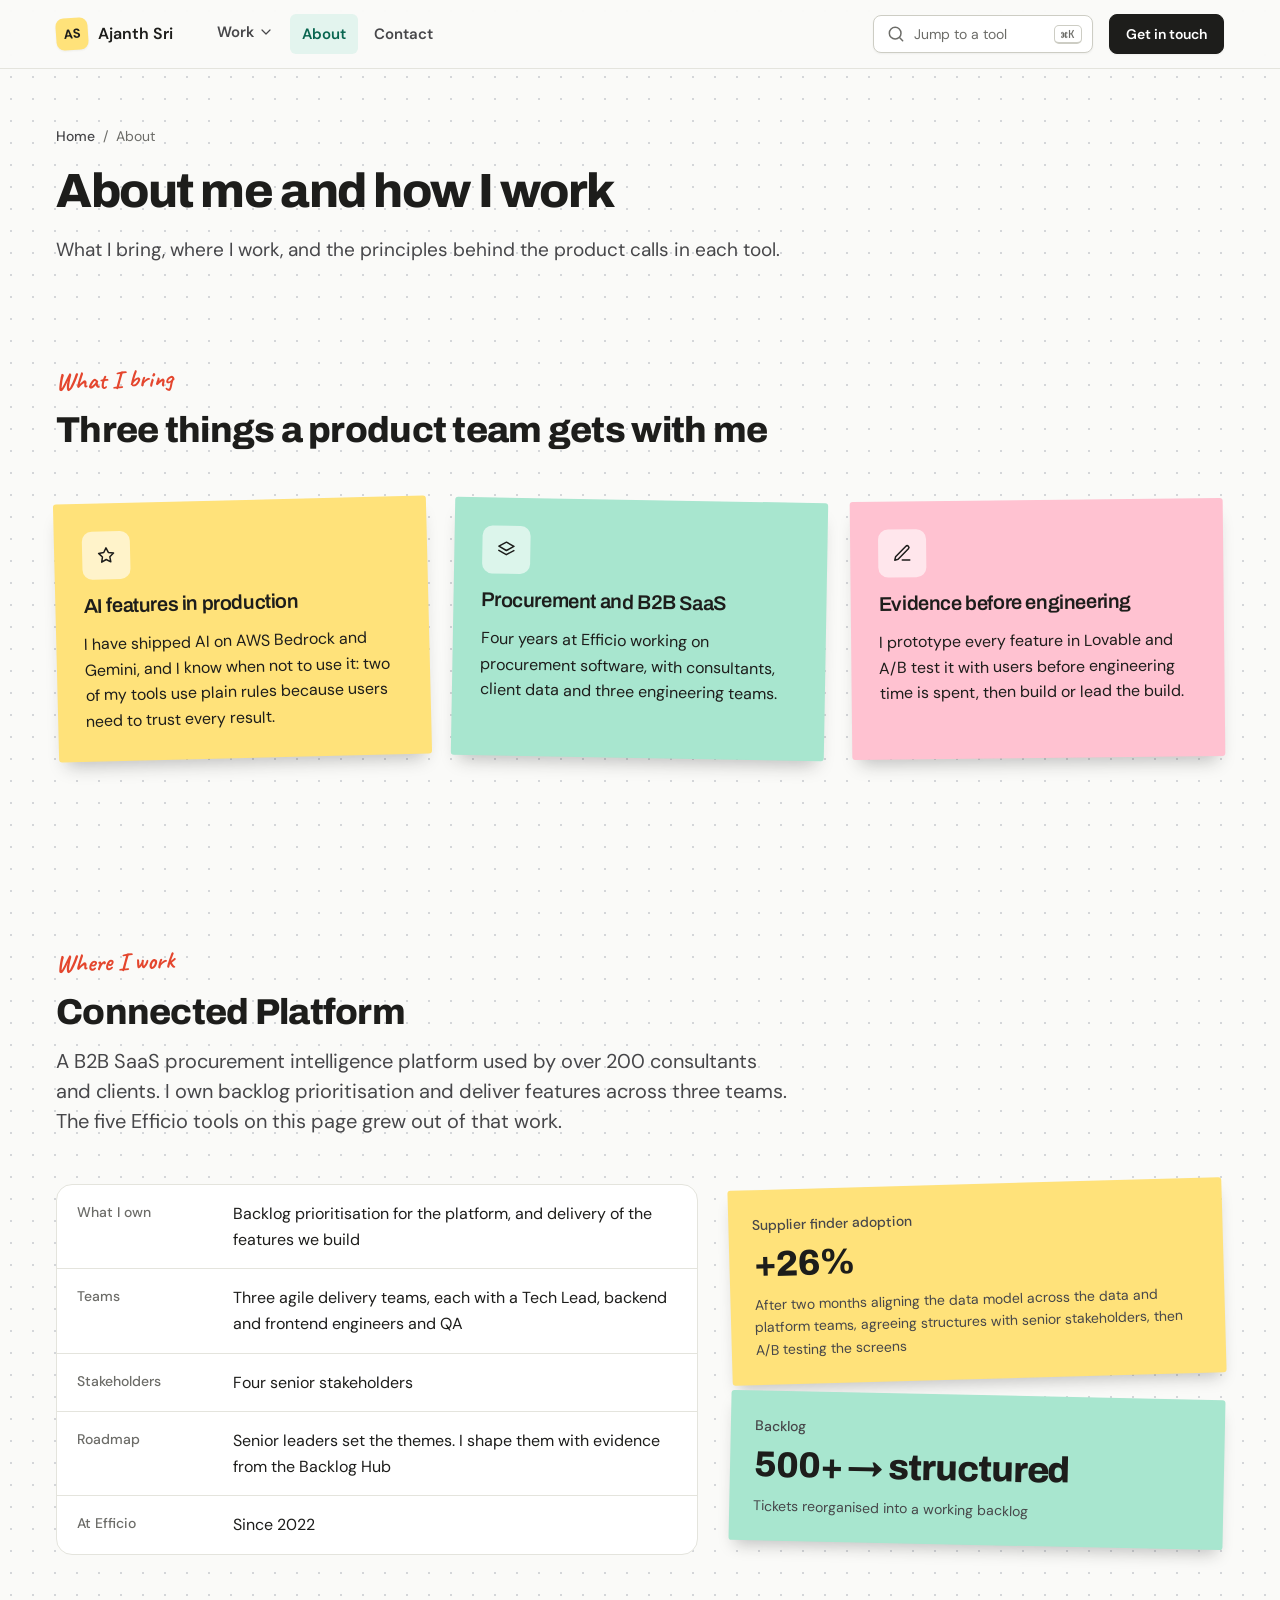
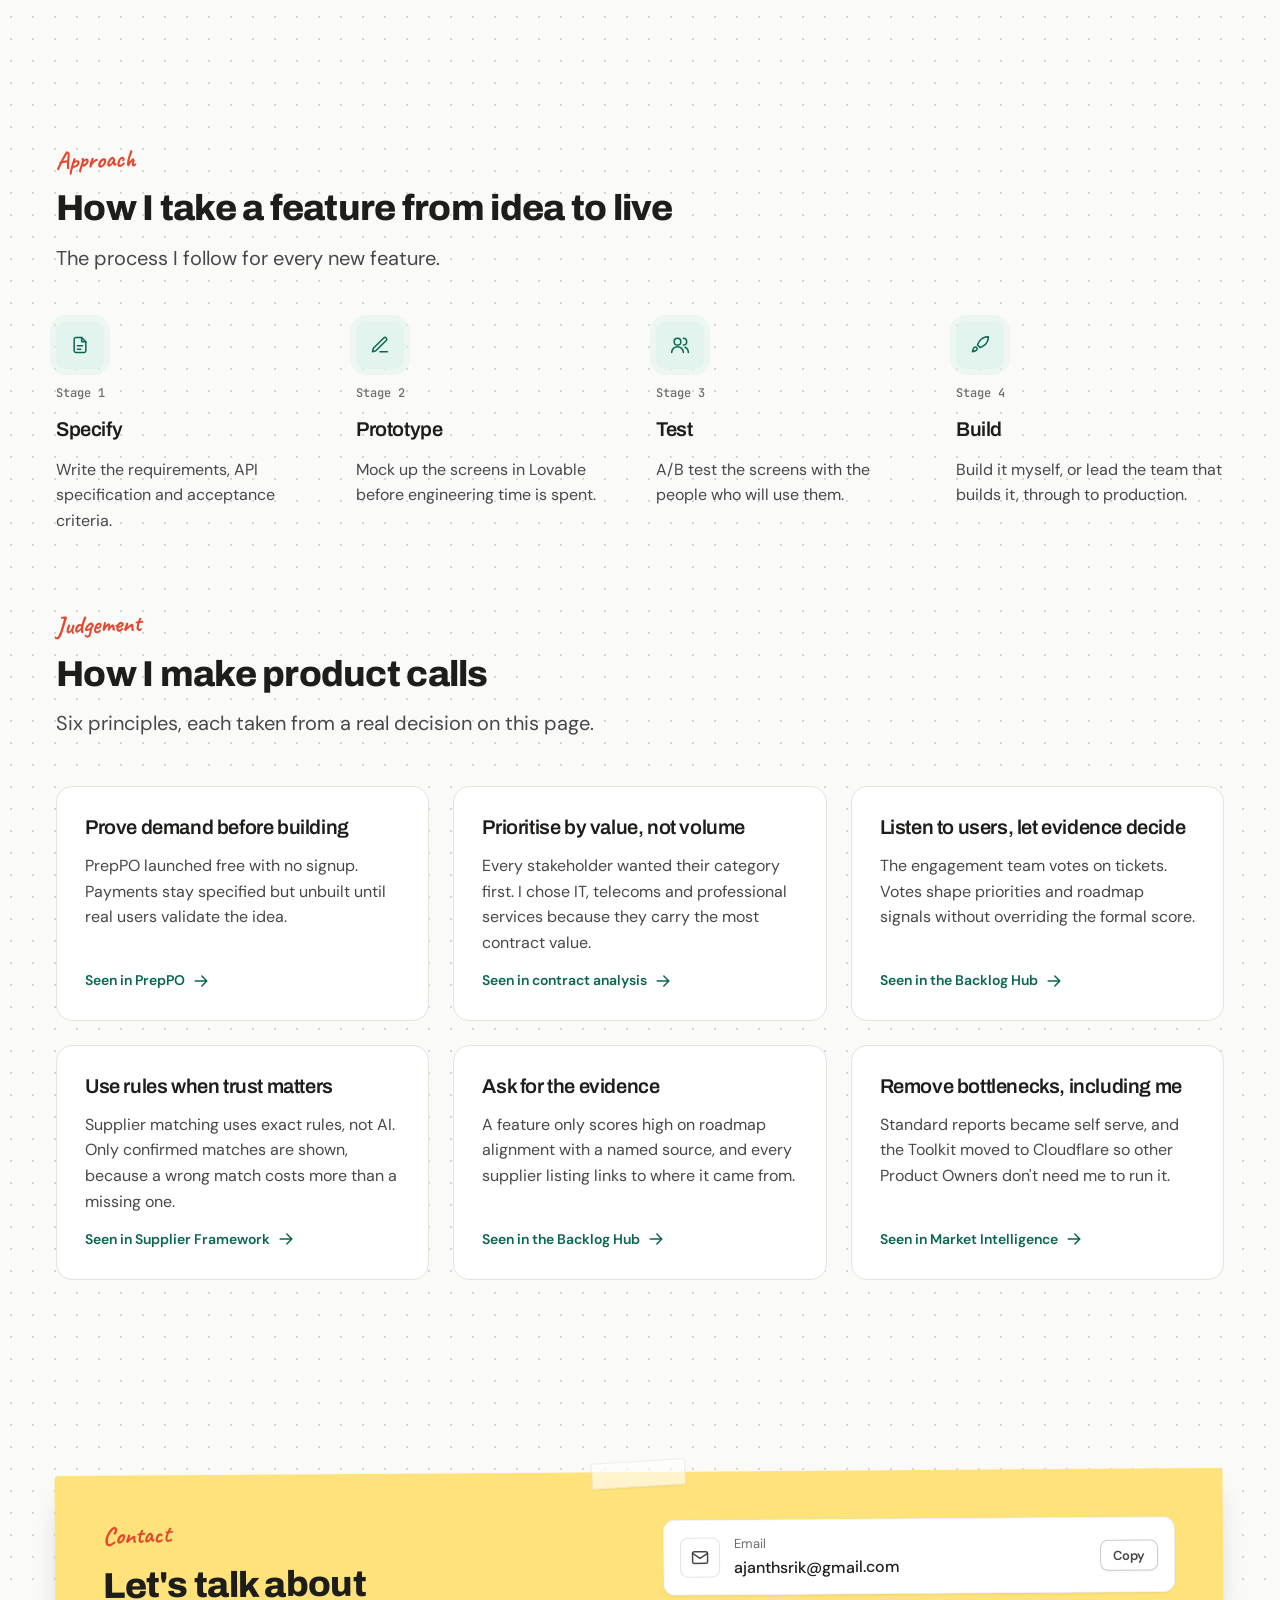
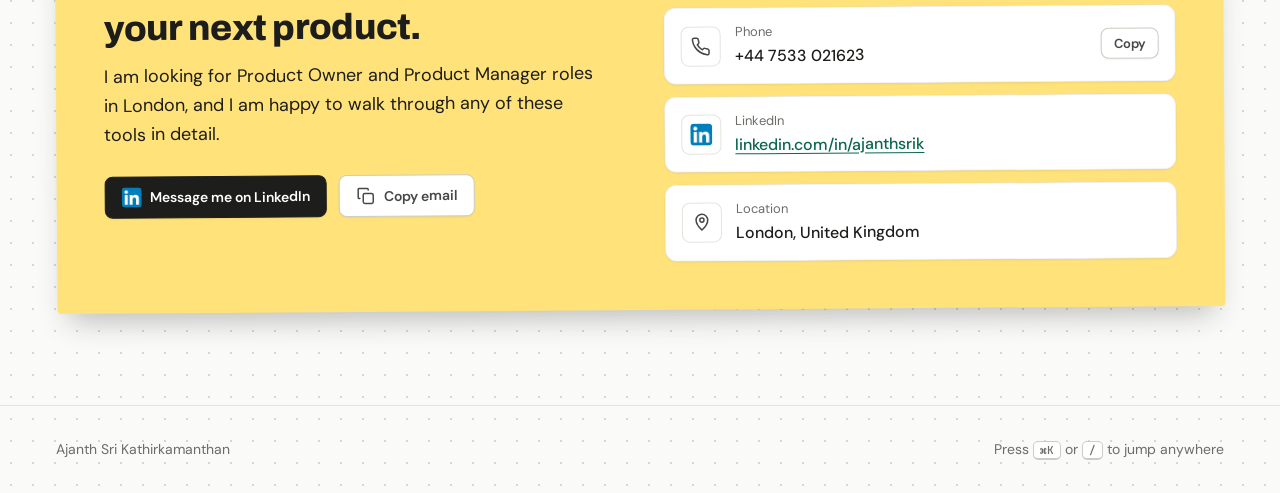
==== about.html @ fb911f44 "Restyle as a workshop wall with a product board; remove dark mode and purple Co-Authored-By: Claude " ====
<!doctype html>
<html lang="en-GB">
<head>
<meta charset="utf-8">
<meta name="viewport" content="width=device-width, initial-scale=1, viewport-fit=cover">
<title>About | Ajanth Sri Kathirkamanthan</title>
<meta name="description" content="What I bring, where I work, and how I make product calls.">
<meta property="og:title" content="About | Ajanth Sri Kathirkamanthan">
<meta property="og:description" content="What I bring, where I work, and how I make product calls.">
<meta property="og:type" content="website">
<meta name="robots" content="noindex, nofollow">
<meta name="theme-color" content="#FAFAF8">
<link rel="icon" href="data:image/svg+xml,%3Csvg xmlns='http://www.w3.org/2000/svg' viewBox='0 0 32 32'%3E%3Crect width='32' height='32' rx='8' fill='%23FFE27A'/%3E%3Ctext x='16' y='21' font-family='Arial,sans-serif' font-size='13' font-weight='700' fill='%231D1D1B' text-anchor='middle'%3EAS%3C/text%3E%3C/svg%3E">
<link rel="preconnect" href="https://fonts.googleapis.com">
<link rel="preconnect" href="https://fonts.gstatic.com" crossorigin>
<link rel="stylesheet" href="https://fonts.googleapis.com/css2?family=Archivo:wght@600;700;800;900&family=Caveat:wght@600;700&family=DM+Sans:wght@400;500;600;700&family=JetBrains+Mono:wght@400;500&display=swap">
<link rel="stylesheet" href="assets/site.css">
</head>
<body data-root="">
<svg width="0" height="0" style="position:absolute" aria-hidden="true">
  <symbol id="i-search" viewBox="0 0 24 24"><circle cx="11" cy="11" r="7"/><path d="m20 20-3.5-3.5"/></symbol>
  <symbol id="i-moon" viewBox="0 0 24 24"><path d="M21 12.8A9 9 0 1 1 11.2 3a7 7 0 0 0 9.8 9.8Z"/></symbol>
  <symbol id="i-arrow" viewBox="0 0 24 24"><path d="M5 12h14M13 6l6 6-6 6"/></symbol>
  <symbol id="i-file" viewBox="0 0 24 24"><path d="M14 3H7a2 2 0 0 0-2 2v14a2 2 0 0 0 2 2h10a2 2 0 0 0 2-2V8Z"/><path d="M14 3v5h5M9 13h6M9 17h4"/></symbol>
  <symbol id="i-pen" viewBox="0 0 24 24"><path d="M12 20h9"/><path d="M16.5 3.5a2.1 2.1 0 0 1 3 3L7 19l-4 1 1-4Z"/></symbol>
  <symbol id="i-layers" viewBox="0 0 24 24"><path d="m12 3 9 5-9 5-9-5Z"/><path d="m3 13 9 5 9-5"/></symbol>
  <symbol id="i-users" viewBox="0 0 24 24"><circle cx="9" cy="8" r="4"/><path d="M2 21a7 7 0 0 1 14 0M16 4a4 4 0 0 1 0 8M22 21a7 7 0 0 0-4-6.3"/></symbol>
  <symbol id="i-rocket" viewBox="0 0 24 24"><path d="M5 15c-1.5 1.3-2 5-2 5s3.7-.5 5-2c.7-.8.7-2.2-.1-3s-2.1-.8-2.9 0Z"/><path d="M12 15 9 12a22 22 0 0 1 2-4 13 13 0 0 1 11-6c0 3-1 8-6 11a22 22 0 0 1-4 2Z"/></symbol>
  <symbol id="i-pin" viewBox="0 0 24 24"><path d="M12 21s-7-6.3-7-12a7 7 0 0 1 14 0c0 5.7-7 12-7 12Z"/><circle cx="12" cy="9" r="2.5"/></symbol>
  <symbol id="i-brief" viewBox="0 0 24 24"><rect x="3" y="7" width="18" height="13" rx="2"/><path d="M8 7V5a2 2 0 0 1 2-2h4a2 2 0 0 1 2 2v2"/></symbol>
  <symbol id="i-star" viewBox="0 0 24 24"><path d="m12 3 2.7 5.6 6.2.9-4.5 4.4 1 6.1L12 17l-5.5 3 1-6.1L3 9.5l6.2-.9Z"/></symbol>
  <symbol id="i-mail" viewBox="0 0 24 24"><rect x="3" y="5" width="18" height="14" rx="2"/><path d="m3 7 9 6 9-6"/></symbol>
  <symbol id="i-phone" viewBox="0 0 24 24"><path d="M22 16.9v3a2 2 0 0 1-2.2 2 19.8 19.8 0 0 1-8.6-3.1 19.5 19.5 0 0 1-6-6A19.8 19.8 0 0 1 2.1 4.2 2 2 0 0 1 4.1 2h3a2 2 0 0 1 2 1.7c.1 1 .4 1.9.7 2.8a2 2 0 0 1-.5 2.1L8 9.9a16 16 0 0 0 6 6l1.3-1.3a2 2 0 0 1 2.1-.4c.9.3 1.8.6 2.8.7a2 2 0 0 1 1.7 2Z"/></symbol>
  <symbol id="i-link" viewBox="0 0 24 24"><path d="M10 13a5 5 0 0 0 7.5.5l3-3a5 5 0 0 0-7-7l-1.7 1.7"/><path d="M14 11a5 5 0 0 0-7.5-.5l-3 3a5 5 0 0 0 7 7l1.7-1.7"/></symbol>
  <symbol id="i-copy" viewBox="0 0 24 24"><rect x="9" y="9" width="12" height="12" rx="2"/><path d="M5 15H4a1 1 0 0 1-1-1V4a1 1 0 0 1 1-1h10a1 1 0 0 1 1 1v1"/></symbol>
  <symbol id="i-check" viewBox="0 0 24 24"><path d="M20 6 9 17l-5-5"/></symbol>
  <symbol id="i-chat" viewBox="0 0 24 24"><path d="M21 12a8 8 0 0 1-11.6 7.1L3 21l1.9-6.4A8 8 0 1 1 21 12Z"/></symbol>
  <symbol id="i-chart" viewBox="0 0 24 24"><path d="M3 3v18h18"/><path d="M7 15l4-4 3 3 5-6"/></symbol>
  <symbol id="i-list" viewBox="0 0 24 24"><path d="M8 6h13M8 12h13M8 18h13M3 6h.01M3 12h.01M3 18h.01"/></symbol>
  <symbol id="i-book" viewBox="0 0 24 24"><path d="M4 19.5A2.5 2.5 0 0 1 6.5 17H20V3H6.5A2.5 2.5 0 0 0 4 5.5Z"/><path d="M4 19.5A2.5 2.5 0 0 0 6.5 22H20v-5"/></symbol>
  <symbol id="i-play" viewBox="0 0 24 24"><path d="m6 4 14 8-14 8Z"/></symbol>
  <symbol id="i-info" viewBox="0 0 24 24"><circle cx="12" cy="12" r="9"/><path d="M12 16v-4M12 8h.01"/></symbol>
  <symbol id="i-up" viewBox="0 0 24 24"><path d="M12 19V5M6 11l6-6 6 6"/></symbol>
  <symbol id="i-profile" viewBox="0 0 24 24"><rect x="3" y="3" width="18" height="18" rx="4"/><circle cx="12" cy="10" r="3"/><path d="M7 18a5 5 0 0 1 10 0"/></symbol>
  <symbol id="i-reset" viewBox="0 0 24 24"><path d="M3 12a9 9 0 1 0 3-6.7L3 8"/><path d="M3 3v5h5"/></symbol>
</svg>
<svg width="0" height="0" style="position:absolute" aria-hidden="true">
  <symbol id="i-chev" viewBox="0 0 24 24"><path d="m6 9 6 6 6-6"/></symbol>
  <symbol id="i-menu" viewBox="0 0 24 24"><path d="M4 6h16M4 12h16M4 18h16"/></symbol>
  <symbol id="i-close" viewBox="0 0 24 24"><path d="M6 6l12 12M18 6 6 18"/></symbol>
</svg>
<div class="scrollbar" aria-hidden="true"><div id="scrollFill"></div></div>
<header class="topbar">
  <div class="container">
    <a class="brand" href="index.html"><span class="logo">AS</span><span>Ajanth Sri</span></a>
    <nav class="nav" aria-label="Main">
      <div class="dd" id="workDd">
        <button class="dd-btn" type="button" aria-expanded="false" aria-controls="workMenu">Work<svg class="i"><use href="#i-chev"/></svg></button>
        <div class="dd-menu" id="workMenu" hidden>
          <div class="dd-col"><p class="dd-h">At Efficio</p><a class="dd-item" href="work/contract-analysis.html"><span class="icon-tile"><svg class="i"><use href="#i-file"/></svg></span><span><b>AI contract analysis</b><small>Review cut from a day or two to about an hour and a half, saving around 300 hours a week.</small></span></a>
<a class="dd-item" href="work/market-intelligence.html"><span class="icon-tile"><svg class="i"><use href="#i-chart"/></svg></span><span><b>Market Intelligence</b><small>Reports that took days by hand, now self served. Around 400 so far.</small></span></a>
<a class="dd-item" href="work/backlog-hub.html"><span class="icon-tile"><svg class="i"><use href="#i-list"/></svg></span><span><b>Backlog Prioritisation Hub</b><small>Shorter refinement and faster triage, with a voting mode for the engagement team.</small></span></a>
<a class="dd-item" href="work/supplier-framework.html"><span class="icon-tile"><svg class="i"><use href="#i-search"/></svg></span><span><b>Supplier Framework</b><small>537 suppliers across 73 public sector frameworks, searchable in one place.</small></span></a>
<a class="dd-item" href="work/po-toolkit.html"><span class="icon-tile"><svg class="i"><use href="#i-layers"/></svg></span><span><b>AI Product Owner Toolkit</b><small>Used by Product Owners across Efficio, from stories to retrospectives.</small></span></a></div>
          <div class="dd-col"><p class="dd-h">Personal</p><a class="dd-item" href="work/preppo.html"><span class="icon-tile"><svg class="i"><use href="#i-chat"/></svg></span><span><b>PrepPO</b><small>AI interview coach for Product Owners, live and free.</small></span></a>
<a class="dd-item" href="work/tamil-app.html"><span class="icon-tile"><svg class="i"><use href="#i-book"/></svg></span><span><b>Tamil learning app</b><small>Proof of concept spec complete, build under way.</small></span></a>
            <a class="dd-all" href="index.html#work">See all seven tools<svg class="i"><use href="#i-arrow"/></svg></a>
          </div>
        </div>
      </div>
      <a href="about.html" class="current">About</a>
      <a href="#contact">Contact</a>
    </nav>
    <div class="spacer"></div>
    <button class="search" type="button" id="openPalette" aria-label="Search the portfolio"><svg class="i"><use href="#i-search"/></svg><span>Jump to a tool</span><kbd>⌘K</kbd></button>
    <a class="btn primary cv" href="#contact">Get in touch</a>
    <button class="btn icon menu-btn" type="button" id="menuBtn" aria-expanded="false" aria-controls="mobileMenu" aria-label="Open menu"><svg class="i"><use href="#i-menu"/></svg></button>
  </div>
  <div class="mobile-menu" id="mobileMenu" hidden>
    <div class="container">
      <p class="dd-h">Work at Efficio</p>
      <div class="m-grid"><a class="m-tool" href="work/contract-analysis.html"><svg class="i"><use href="#i-file"/></svg>AI contract analysis</a>
<a class="m-tool" href="work/market-intelligence.html"><svg class="i"><use href="#i-chart"/></svg>Market Intelligence</a>
<a class="m-tool" href="work/backlog-hub.html"><svg class="i"><use href="#i-list"/></svg>Backlog Prioritisation Hub</a>
<a class="m-tool" href="work/supplier-framework.html"><svg class="i"><use href="#i-search"/></svg>Supplier Framework</a>
<a class="m-tool" href="work/po-toolkit.html"><svg class="i"><use href="#i-layers"/></svg>AI Product Owner Toolkit</a></div>
      <p class="dd-h">Personal</p>
      <div class="m-grid"><a class="m-tool" href="work/preppo.html"><svg class="i"><use href="#i-chat"/></svg>PrepPO</a>
<a class="m-tool" href="work/tamil-app.html"><svg class="i"><use href="#i-book"/></svg>Tamil learning app</a></div>
      <div class="m-links">
        <a href="index.html#work">All work</a>
        <a href="about.html" class="current">About and how I work</a>
        <a href="#contact">Contact</a>
      </div>
      <a class="btn primary m-cta" href="#contact">Get in touch</a>
    </div>
  </div>
</header>
<main id="top">
  <section class="pagehead">
    <div class="container">
      <nav class="crumbs" aria-label="Breadcrumb"><a href="index.html">Home</a><span>/</span><span>About</span></nav>
      <h1>About me and how I work</h1>
      <p class="sub">What I bring, where I work, and the principles behind the product calls in each tool.</p>
    </div>
  </section>

  <section class="section" id="bring">
    <div class="container">
      <div class="head">
        <p class="eyebrow">What I bring</p>
        <h2>Three things a product team gets with me</h2>
      </div>
      <div class="pillars">
        <div class="pillar"><span class="icon-tile"><svg class="i"><use href="#i-star"/></svg></span><h3>AI features in production</h3><p>I have shipped AI on AWS Bedrock and Gemini, and I know when not to use it: two of my tools use plain rules because users need to trust every result.</p></div>
        <div class="pillar"><span class="icon-tile"><svg class="i"><use href="#i-layers"/></svg></span><h3>Procurement and B2B SaaS</h3><p>Four years at Efficio working on procurement software, with consultants, client data and three engineering teams.</p></div>
        <div class="pillar"><span class="icon-tile"><svg class="i"><use href="#i-pen"/></svg></span><h3>Evidence before engineering</h3><p>I prototype every feature in Lovable and A/B test it with users before engineering time is spent, then build or lead the build.</p></div>
      </div>
    </div>
  </section>

  <section class="section alt" id="platform">
    <div class="container">
      <div class="head">
        <p class="eyebrow">Where I work</p>
        <h2>Connected Platform</h2>
        <p class="sub">A B2B SaaS procurement intelligence platform used by over 200 consultants and clients. I own backlog prioritisation and deliver features across three teams. The five Efficio tools on this page grew out of that work.</p>
      </div>
      <div class="platform">
        <dl class="scope">
          <div><dt>What I own</dt><dd>Backlog prioritisation for the platform, and delivery of the features we build</dd></div>
          <div><dt>Teams</dt><dd>Three agile delivery teams, each with a Tech Lead, backend and frontend engineers and QA</dd></div>
          <div><dt>Stakeholders</dt><dd>Four senior stakeholders</dd></div>
          <div><dt>Roadmap</dt><dd>Senior leaders set the themes. I shape them with evidence from the Backlog Hub</dd></div>
          <div><dt>At Efficio</dt><dd>Since 2022</dd></div>
        </dl>
        <div class="pwins">
          <div class="metric"><p>Supplier finder adoption</p><p class="num">+26%</p><p class="sub">After two months aligning the data model across the data and platform teams, agreeing structures with senior stakeholders, then A/B testing the screens</p></div>
          <div class="metric"><p>Backlog</p><p class="num">500+ → structured</p><p class="sub">Tickets reorganised into a working backlog</p></div>
        </div>
      </div>
    </div>
  </section>

  <section class="section" id="approach-full">
    <div class="container">
      <div class="head">
        <p class="eyebrow">Approach</p>
        <h2>How I take a feature from idea to live</h2>
        <p class="sub">The process I follow for every new feature.</p>
      </div>
      <ol class="steps">
        <li><span class="icon-tile"><svg class="i"><use href="#i-file"/></svg></span><span class="k">Stage 1</span><h3>Specify</h3><p>Write the requirements, API specification and acceptance criteria.</p></li>
        <li><span class="icon-tile"><svg class="i"><use href="#i-pen"/></svg></span><span class="k">Stage 2</span><h3>Prototype</h3><p>Mock up the screens in Lovable before engineering time is spent.</p></li>
        <li><span class="icon-tile"><svg class="i"><use href="#i-users"/></svg></span><span class="k">Stage 3</span><h3>Test</h3><p>A/B test the screens with the people who will use them.</p></li>
        <li><span class="icon-tile"><svg class="i"><use href="#i-rocket"/></svg></span><span class="k">Stage 4</span><h3>Build</h3><p>Build it myself, or lead the team that builds it, through to production.</p></li>
      </ol>
      <div class="head" style="margin-top:80px">
        <p class="eyebrow">Judgement</p>
        <h2>How I make product calls</h2>
        <p class="sub">Six principles, each taken from a real decision on this page.</p>
      </div>
      <div class="pillars six">
        <a class="pillar link" href="work/preppo.html"><h3>Prove demand before building</h3><p>PrepPO launched free with no signup. Payments stay specified but unbuilt until real users validate the idea.</p><span class="more">Seen in PrepPO <svg class="i"><use href="#i-arrow"/></svg></span></a>
        <a class="pillar link" href="work/contract-analysis.html"><h3>Prioritise by value, not volume</h3><p>Every stakeholder wanted their category first. I chose IT, telecoms and professional services because they carry the most contract value.</p><span class="more">Seen in contract analysis <svg class="i"><use href="#i-arrow"/></svg></span></a>
        <a class="pillar link" href="work/backlog-hub.html"><h3>Listen to users, let evidence decide</h3><p>The engagement team votes on tickets. Votes shape priorities and roadmap signals without overriding the formal score.</p><span class="more">Seen in the Backlog Hub <svg class="i"><use href="#i-arrow"/></svg></span></a>
        <a class="pillar link" href="work/supplier-framework.html"><h3>Use rules when trust matters</h3><p>Supplier matching uses exact rules, not AI. Only confirmed matches are shown, because a wrong match costs more than a missing one.</p><span class="more">Seen in Supplier Framework <svg class="i"><use href="#i-arrow"/></svg></span></a>
        <a class="pillar link" href="work/backlog-hub.html"><h3>Ask for the evidence</h3><p>A feature only scores high on roadmap alignment with a named source, and every supplier listing links to where it came from.</p><span class="more">Seen in the Backlog Hub <svg class="i"><use href="#i-arrow"/></svg></span></a>
        <a class="pillar link" href="work/market-intelligence.html"><h3>Remove bottlenecks, including me</h3><p>Standard reports became self serve, and the Toolkit moved to Cloudflare so other Product Owners don't need me to run it.</p><span class="more">Seen in Market Intelligence <svg class="i"><use href="#i-arrow"/></svg></span></a>
      </div>

    </div>
  </section>

  <section class="section" id="contact">
    <div class="container">
      <div class="contact-card pinned">
        <div>
          <p class="eyebrow">Contact</p>
          <h2 style="margin-top:12px">Let's talk about your next product.</h2>
          <p class="sub">I am looking for Product Owner and Product Manager roles in London, and I am happy to walk through any of these tools in detail.</p>
          <div class="actions">
            <a class="btn primary" href="https://www.linkedin.com/in/ajanthsrik/"><img class="li" src="[data-uri]" alt="" width="20" height="20">Message me on LinkedIn</a>
            <button class="btn" type="button" data-copy="email"><svg class="i"><use href="#i-copy"/></svg>Copy email</button>
          </div>
        </div>
        <div class="contact-list">
          <div class="citem"><span class="ic"><svg class="i"><use href="#i-mail"/></svg></span><div><p class="k">Email</p><p class="v" id="email">ajanthsrik@gmail.com</p></div><button class="btn sm" type="button" data-copy="email">Copy</button></div>
          <div class="citem"><span class="ic"><svg class="i"><use href="#i-phone"/></svg></span><div><p class="k">Phone</p><p class="v" id="phone">+44 7533 021623</p></div><button class="btn sm" type="button" data-copy="phone">Copy</button></div>
          <div class="citem"><span class="ic"><img class="li" src="[data-uri]" alt="" width="22" height="22"></span><div><p class="k">LinkedIn</p><p class="v"><a href="https://www.linkedin.com/in/ajanthsrik/">linkedin.com/in/ajanthsrik</a></p></div><span></span></div>
          <div class="citem"><span class="ic"><svg class="i"><use href="#i-pin"/></svg></span><div><p class="k">Location</p><p class="v">London, United Kingdom</p></div><span></span></div>
        </div>
      </div>
    </div>
  </section>
</main>
<footer><div class="container"><span>Ajanth Sri Kathirkamanthan</span><span>Press <kbd>⌘K</kbd> or <kbd>/</kbd> to jump anywhere</span></div></footer>

<div class="overlay" id="overlay" hidden>
  <div class="palette" role="dialog" aria-modal="true" aria-label="Jump to">
    <div class="in"><svg class="i"><use href="#i-search"/></svg><input id="pq" type="text" placeholder="Search tools, sections and actions" autocomplete="off" aria-label="Search"><kbd>Esc</kbd></div>
    <ul id="plist" role="listbox"></ul>
    <div class="foot"><span><kbd>↑</kbd> <kbd>↓</kbd> to move</span><span><kbd>Enter</kbd> to open</span></div>
  </div>
</div>
<button class="totop" id="toTop" type="button" aria-label="Back to top" hidden><svg class="i"><use href="#i-up"/></svg></button>
<div class="toast" id="toast" hidden><svg class="i" style="width:18px;height:18px"><use href="#i-check"/></svg><span id="toastMsg">Copied</span></div>

<script src="assets/site.js"></script>
</body>
</html>
---- assets/site.css ----
/* Layout: Untitled UI inspired. Sticky bar with command palette; hero over a faded grid with profile card; metric cards; approach steps; filterable work grid; case studies as tabbed cards with live sample demos; contact card; toast. */
:root {
  --bg: #FFFFFF;
  --bg-2: #F9FAFB;
  --bg-3: #F2F4F7;
  --line: #EAECF0;
  --line-2: #D0D5DD;
  --fg: #101828;
  --fg-2: #475467;
  --fg-3: #667085;
  --brand: #0B7A5F;
  --brand-strong: #096650;
  --brand-soft: #F9F5FF;
  --brand-ring: #E9D7FE;
  --ok: #067647; --ok-bg: #ECFDF3; --ok-line: #ABEFC6;
  --warn: #B54708; --warn-bg: #FFFAEB; --warn-line: #FEDF89;
  --bad: #B42318; --bad-bg: #FEF3F2; --bad-line: #FECDCA;
  --shadow-xs: 0 1px 2px rgba(16,24,40,.05);
  --shadow-md: 0 4px 8px -2px rgba(16,24,40,.10), 0 2px 4px -2px rgba(16,24,40,.06);
  --shadow-xl: 0 20px 24px -4px rgba(16,24,40,.08), 0 8px 8px -4px rgba(16,24,40,.03);
  --sans: "Inter", "Segoe UI", system-ui, -apple-system, sans-serif;
  --mono: "JetBrains Mono", ui-monospace, Menlo, monospace;
}



* { box-sizing: border-box; }
[hidden] { display: none !important; }
html { scroll-padding-top: 84px; }
body { margin: 0; background: var(--bg); color: var(--fg); font-family: var(--sans); font-size: 16px; line-height: 1.6; -webkit-font-smoothing: antialiased; }
.container { max-width: 1216px; margin: 0 auto; padding-inline: 24px; }
h1, h2, h3, h4 { margin: 0; line-height: 1.2; letter-spacing: -0.02em; text-wrap: balance; font-weight: 600; }
p, ul, ol, dl { margin: 0; }
a { color: var(--brand-strong); text-underline-offset: 3px; }
button { font-family: inherit; }
:focus-visible { outline: none; box-shadow: 0 0 0 4px var(--brand-ring); border-radius: 8px; }
svg.i { width: 20px; height: 20px; flex: none; stroke: currentColor; fill: none; stroke-width: 1.8; stroke-linecap: round; stroke-linejoin: round; }

/* Buttons and badges */
.btn { display: inline-flex; align-items: center; justify-content: center; gap: 8px; font: 600 14px var(--sans); padding: 10px 16px; border-radius: 8px; border: 1px solid var(--line-2); background: var(--bg); color: var(--fg-2); box-shadow: var(--shadow-xs); text-decoration: none; cursor: pointer; white-space: nowrap; transition: background .15s, border-color .15s; }
.btn:hover { background: var(--bg-2); color: var(--fg); }
.btn.primary { background: var(--brand); border-color: var(--brand); color: #fff; }
.btn.primary:hover { background: var(--brand-strong); border-color: var(--brand-strong); }
.btn.sm { padding: 6px 12px; font-size: 13px; }
.btn.icon { padding: 9px; }
.btn[disabled] { opacity: .55; cursor: default; }
.badge { display: inline-flex; align-items: center; gap: 6px; font-size: 12px; font-weight: 500; padding: 2px 10px; border-radius: 999px; border: 1px solid var(--line); background: var(--bg-2); color: var(--fg-2); white-space: nowrap; line-height: 1.5; }
.badge .dot { width: 6px; height: 6px; border-radius: 50%; background: currentColor; }
.badge.ok { background: var(--ok-bg); border-color: var(--ok-line); color: var(--ok); }
.badge.warn { background: var(--warn-bg); border-color: var(--warn-line); color: var(--warn); }
.badge.bad { background: var(--bad-bg); border-color: var(--bad-line); color: var(--bad); }
.badge.brand { background: var(--brand-soft); border-color: var(--brand-ring); color: var(--brand-strong); }
.eyebrow { font-size: 14px; font-weight: 600; color: var(--brand-strong); }
kbd { font: 500 11px var(--mono); padding: 1px 6px; border: 1px solid var(--line-2); border-bottom-width: 2px; border-radius: 5px; color: var(--fg-3); background: var(--bg); }
.icon-tile { width: 48px; height: 48px; border-radius: 10px; display: grid; place-items: center; background: var(--brand-soft); color: var(--brand-strong); box-shadow: 0 0 0 6px color-mix(in srgb, var(--brand-soft) 50%, transparent); flex: none; }

/* Topbar */
.topbar { position: sticky; top: env(safe-area-inset-top, 0px); z-index: 20; background: color-mix(in srgb, var(--bg) 85%, transparent); backdrop-filter: saturate(180%) blur(12px); border-bottom: 1px solid var(--line); }
.topbar .container { display: flex; align-items: center; gap: 16px; height: 68px; }
.brand { display: flex; align-items: center; gap: 10px; font-weight: 600; color: var(--fg); text-decoration: none; white-space: nowrap; }
.logo { width: 32px; height: 32px; border-radius: 8px; background: var(--brand); color: #fff; display: grid; place-items: center; font-size: 13px; font-weight: 700; letter-spacing: 0; }
.nav { display: flex; gap: 4px; margin-left: 16px; }
.nav a { color: var(--fg-2); text-decoration: none; font-weight: 600; font-size: 15px; padding: 8px 12px; border-radius: 6px; }
.nav a:hover { background: var(--bg-2); color: var(--fg); }
.spacer { flex: 1; }
.search { display: flex; align-items: center; gap: 8px; min-width: 220px; padding: 8px 10px 8px 12px; border: 1px solid var(--line-2); border-radius: 8px; background: var(--bg); color: var(--fg-3); font-size: 14px; cursor: pointer; box-shadow: var(--shadow-xs); }
.search span { flex: 1; text-align: left; }

/* Hero */
.hero { position: relative; overflow: hidden; border-bottom: 1px solid var(--line); }
.hero::before { content: ""; position: absolute; inset: 0; background-image: linear-gradient(var(--line) 1px, transparent 1px), linear-gradient(90deg, var(--line) 1px, transparent 1px); background-size: 48px 48px; -webkit-mask-image: radial-gradient(ellipse 70% 60% at 30% 20%, #000 20%, transparent 75%); mask-image: radial-gradient(ellipse 70% 60% at 30% 20%, #000 20%, transparent 75%); pointer-events: none; }
.hero .container { position: relative; padding-block: 88px 72px; display: grid; grid-template-columns: minmax(0,1.5fr) minmax(0,1fr); gap: 64px; align-items: center; }
.pill { display: inline-flex; align-items: center; gap: 8px; padding: 4px 10px 4px 4px; border-radius: 999px; border: 1px solid var(--line-2); background: var(--bg); font-size: 14px; font-weight: 500; color: var(--fg-2); box-shadow: var(--shadow-xs); }
.pill .badge { padding: 0 8px; }
.pulse { position: relative; }
.pulse::after { content: ""; position: absolute; inset: -3px; border-radius: 50%; border: 2px solid currentColor; opacity: 0; animation: ping 2s infinite; }
@keyframes ping { 0% { transform: scale(.6); opacity: .6; } 100% { transform: scale(1.8); opacity: 0; } }
.hero h1 { font-size: clamp(40px, 5.6vw, 60px); letter-spacing: -0.035em; line-height: 1.1; margin-top: 24px; }
.hero h1 .grad { color: var(--brand); }
.hero .lede { font-size: 20px; color: var(--fg-2); max-width: 32em; margin-top: 24px; line-height: 1.55; }
.hero .actions { display: flex; flex-wrap: wrap; gap: 12px; margin-top: 40px; }
.hero .actions .btn { padding: 12px 20px; font-size: 16px; }

.profile { background: var(--bg); border: 1px solid var(--line); border-radius: 16px; box-shadow: var(--shadow-xl); overflow: hidden; }
.profile .cover { height: 88px; background: linear-gradient(135deg, var(--brand-soft), var(--bg-3)); border-bottom: 1px solid var(--line); }
.profile .body { padding: 0 24px 24px; display: flex; flex-direction: column; gap: 18px; }
.avatar { width: 80px; height: 80px; border-radius: 50%; border: 4px solid var(--bg); box-shadow: var(--shadow-md); background: var(--brand-soft); color: var(--brand-strong); display: grid; place-items: center; font-size: 26px; font-weight: 600; margin-top: -40px; }
.profile .name { font-size: 18px; font-weight: 600; }
.profile .role { color: var(--fg-3); font-size: 14px; }
.facts { display: flex; flex-direction: column; gap: 12px; padding-top: 18px; border-top: 1px solid var(--line); font-size: 14px; }
.facts div { display: flex; gap: 10px; color: var(--fg-2); }
.facts svg { color: var(--fg-3); width: 18px; height: 18px; margin-top: 2px; }

/* Metrics */
.metrics { display: grid; grid-template-columns: repeat(4, minmax(0,1fr)); gap: 24px; padding-block: 64px; }
.metric { border: 1px solid var(--line); border-radius: 12px; padding: 24px; box-shadow: var(--shadow-xs); display: flex; flex-direction: column; gap: 8px; background: var(--bg); }
.metric p:first-child { font-size: 14px; font-weight: 500; color: var(--fg-3); }
.metric .num { font-size: clamp(28px, 3vw, 36px); font-weight: 600; letter-spacing: -0.03em; line-height: 1.15; font-variant-numeric: tabular-nums; }
.metric .sub { display: flex; align-items: center; gap: 6px; font-size: 14px; color: var(--fg-2); }
.metric .sub b { color: var(--fg); font-weight: 600; }

/* Sections */
.section { padding-block: 96px; }
.section.alt { background: var(--bg-2); border-block: 1px solid var(--line); }
.head { display: flex; flex-direction: column; gap: 12px; max-width: 46em; margin-bottom: 48px; }
.head h2 { font-size: clamp(30px, 3.6vw, 36px); letter-spacing: -0.02em; }
.head p.sub { font-size: 20px; color: var(--fg-2); line-height: 1.5; }

.steps { display: grid; grid-template-columns: repeat(4, minmax(0,1fr)); gap: 32px; list-style: none; padding: 0; }
.steps li { display: flex; flex-direction: column; gap: 16px; }
.steps h3 { font-size: 20px; }
.steps p { color: var(--fg-2); }
.steps .k { font: 500 12px var(--mono); color: var(--fg-3); }

/* Work grid */
.filters { display: inline-flex; padding: 4px; gap: 4px; background: var(--bg-2); border: 1px solid var(--line); border-radius: 10px; margin-bottom: 32px; }
.filters button { font: 600 14px var(--sans); color: var(--fg-3); background: transparent; border: 0; padding: 8px 14px; border-radius: 6px; cursor: pointer; }
.filters button[aria-pressed="true"] { background: var(--bg); color: var(--fg); box-shadow: var(--shadow-xs); }
.grid { display: grid; grid-template-columns: repeat(3, minmax(0,1fr)); gap: 24px; }
.tile { position: relative; display: flex; flex-direction: column; gap: 14px; padding: 24px; border: 1px solid var(--line); border-radius: 16px; background: var(--bg); text-decoration: none; color: var(--fg); box-shadow: var(--shadow-xs); transition: box-shadow .2s, transform .2s, border-color .2s; }
.tile:hover { box-shadow: var(--shadow-xl); transform: translateY(-3px); border-color: var(--line-2); }
.tile.wide { grid-column: span 2; }
@media (max-width: 1024px) { .tile.wide { grid-column: auto; } }
.tile .top { display: flex; justify-content: space-between; align-items: flex-start; gap: 12px; }
.tile h3 { font-size: 20px; }
.tile .result { color: var(--fg-2); flex: 1; }
.tile .foot { display: flex; justify-content: space-between; align-items: center; gap: 8px; padding-top: 14px; border-top: 1px solid var(--line); font-size: 14px; font-weight: 600; color: var(--brand-strong); }
.tile .foot svg { transition: transform .2s; }
.tile:hover .foot svg { transform: translateX(4px); }
.tile .tags { display: flex; flex-wrap: wrap; gap: 6px; }

/* Case cards */
.cases { display: flex; flex-direction: column; gap: 40px; }
.case { border: 1px solid var(--line); border-radius: 20px; background: var(--bg); box-shadow: var(--shadow-md); overflow: hidden; scroll-margin-top: 84px; }
.case-head { padding: 32px 32px 0; display: grid; grid-template-columns: minmax(0,1fr) auto; gap: 24px; align-items: start; }
.case-head .title { display: flex; gap: 16px; align-items: flex-start; }
.case-head h3 { font-size: 30px; letter-spacing: -0.025em; }
.case-head .summary { color: var(--fg-2); font-size: 17px; max-width: 44em; margin-top: 8px; }
.case-head .badges { display: flex; flex-wrap: wrap; gap: 8px; margin-top: 12px; }
.kpis { display: grid; grid-template-columns: repeat(auto-fit, minmax(180px, 1fr)); gap: 16px; padding: 28px 32px 0; }
.kpi { background: var(--bg-2); border: 1px solid var(--line); border-radius: 12px; padding: 16px 18px; }
.kpi p:first-child { font-size: 13px; font-weight: 500; color: var(--fg-3); }
.kpi .num { font-size: 26px; font-weight: 600; letter-spacing: -0.02em; color: var(--fg); margin-top: 4px; font-variant-numeric: tabular-nums; }
.kpi p:last-child { font-size: 13px; color: var(--fg-2); }
.tabbar { display: flex; gap: 4px; padding: 0 32px; margin-top: 28px; border-bottom: 1px solid var(--line); overflow-x: auto; }
.tabbar button { font: 600 14px var(--sans); color: var(--fg-3); background: none; border: 0; border-bottom: 2px solid transparent; padding: 12px 4px; margin-right: 16px; cursor: pointer; white-space: nowrap; display: inline-flex; align-items: center; gap: 6px; }
.tabbar button:hover { color: var(--fg-2); }
.tabbar button[aria-selected="true"] { color: var(--brand-strong); border-bottom-color: var(--brand); }
.tabbar .new { font-size: 11px; padding: 0 6px; }
.panel { padding: 32px; }
.panel[hidden] { display: none; }
.panel.fade { animation: fade .25s ease; }
@keyframes fade { from { opacity: 0; transform: translateY(4px); } to { opacity: 1; transform: none; } }
.cols { display: grid; grid-template-columns: repeat(2, minmax(0,1fr)); gap: 32px 48px; }
.part { display: flex; flex-direction: column; gap: 10px; min-width: 0; }
.part h4 { font-size: 16px; }
.part p, .part li { color: var(--fg-2); }
.checks { list-style: none; padding: 0; display: flex; flex-direction: column; gap: 10px; }
.checks li { display: grid; grid-template-columns: 22px minmax(0,1fr); gap: 10px; }
.checks li::before { content: ""; width: 22px; height: 22px; border-radius: 50%; background: var(--brand-soft) url("data:image/svg+xml,%3Csvg xmlns='http://www.w3.org/2000/svg' viewBox='0 0 24 24' fill='none' stroke='%230B7A5F' stroke-width='3' stroke-linecap='round' stroke-linejoin='round'%3E%3Cpath d='M20 6 9 17l-5-5'/%3E%3C/svg%3E") center / 12px no-repeat; margin-top: 1px; }
.stack { display: grid; grid-template-columns: 120px minmax(0,1fr); gap: 12px 20px; align-items: baseline; }
.stack dt { font-size: 14px; font-weight: 500; color: var(--fg-3); }
.stack dd { margin: 0; display: flex; flex-wrap: wrap; gap: 6px; }
.chip { font: 500 13px var(--mono); padding: 3px 9px; border-radius: 6px; border: 1px solid var(--line); background: var(--bg-2); color: var(--fg); }
.callout { display: flex; gap: 14px; padding: 18px; border-radius: 12px; border: 1px solid var(--brand-ring); background: var(--brand-soft); }
.callout h4 { color: var(--brand-strong); font-size: 15px; }
.callout p { color: var(--fg-2); font-size: 15px; margin-top: 4px; }
.callout.warn { border-color: var(--warn-line); background: var(--warn-bg); }
.callout.warn h4 { color: var(--warn); }

.timeline { list-style: none; padding: 0; display: flex; flex-direction: column; }
.timeline li { display: grid; grid-template-columns: 40px minmax(0,1fr); gap: 16px; position: relative; padding-bottom: 24px; }
.timeline li:last-child { padding-bottom: 0; }
.timeline li::after { content: ""; position: absolute; left: 19px; top: 44px; bottom: 4px; width: 2px; background: var(--line); border-radius: 2px; }
.timeline li:last-child::after { display: none; }
.timeline .n { width: 40px; height: 40px; border-radius: 50%; border: 1.5px solid var(--brand); color: var(--brand-strong); display: grid; place-items: center; font-weight: 600; font-size: 14px; background: var(--bg); box-shadow: 0 0 0 4px var(--brand-soft); }
.timeline h5 { margin: 0; font-size: 16px; font-weight: 600; }
.timeline p { color: var(--fg-2); margin-top: 2px; }

/* Demos */
.demo { border: 1px solid var(--line); border-radius: 14px; overflow: hidden; background: var(--bg); }
.demo-bar { display: flex; flex-wrap: wrap; justify-content: space-between; align-items: center; gap: 12px; padding: 14px 18px; background: var(--bg-2); border-bottom: 1px solid var(--line); }
.demo-bar .l { display: flex; align-items: center; gap: 10px; font-weight: 600; font-size: 14px; }
.demo-note { font-size: 13px; color: var(--fg-3); padding: 12px 18px; border-top: 1px solid var(--line); background: var(--bg-2); }
.table-scroll { overflow-x: auto; }
table { width: 100%; border-collapse: collapse; font-size: 14px; }
th { text-align: left; font-weight: 500; font-size: 12px; color: var(--fg-3); padding: 12px 18px; border-bottom: 1px solid var(--line); background: var(--bg); white-space: nowrap; }
td { padding: 14px 18px; border-bottom: 1px solid var(--line); vertical-align: middle; color: var(--fg-2); }
tr:last-child td { border-bottom: 0; }
td.clause { color: var(--fg); font-weight: 500; white-space: nowrap; }
.progress { height: 6px; background: var(--bg-3); border-radius: 999px; overflow: hidden; }
.progress div { height: 100%; width: 0; background: var(--brand); border-radius: 999px; transition: width .3s ease; }
.runlog { padding: 14px 18px; display: flex; flex-direction: column; gap: 10px; border-bottom: 1px solid var(--line); }
.runlog p { font: 13px var(--mono); color: var(--fg-2); }
.summary-row { display: flex; flex-wrap: wrap; gap: 10px; align-items: center; padding: 14px 18px; border-bottom: 1px solid var(--line); font-size: 14px; color: var(--fg-2); }
.linkbtn { background: none; border: 0; color: var(--brand-strong); font: 600 13px var(--sans); cursor: pointer; padding: 0; white-space: nowrap; }

.weights { display: grid; grid-template-columns: minmax(0,1fr) auto; gap: 16px 24px; align-items: center; padding: 18px; border-bottom: 1px solid var(--line); }
.weights label { font-size: 14px; font-weight: 500; color: var(--fg); display: flex; justify-content: space-between; gap: 12px; }
.weights label span { color: var(--fg-3); font-weight: 400; font-variant-numeric: tabular-nums; }
input[type=range] { width: 100%; accent-color: var(--brand); margin-top: 8px; }
.seg { display: inline-flex; padding: 3px; gap: 3px; background: var(--bg-2); border: 1px solid var(--line); border-radius: 8px; }
.seg button { font: 600 13px var(--sans); color: var(--fg-3); background: none; border: 0; padding: 6px 10px; border-radius: 6px; cursor: pointer; }
.seg button[aria-pressed="true"] { background: var(--bg); color: var(--fg); box-shadow: var(--shadow-xs); }
.rank { list-style: none; padding: 0; }
.rank li { display: grid; grid-template-columns: 32px minmax(0,1fr) auto; gap: 14px; align-items: center; padding: 12px 18px; border-bottom: 1px solid var(--line); background: var(--bg); }
.rank li:last-child { border-bottom: 0; }
.rank .pos { font: 600 13px var(--mono); color: var(--fg-3); text-align: center; }
.rank .t { font-weight: 500; color: var(--fg); font-size: 14px; }
.rank .m { display: flex; flex-wrap: wrap; gap: 6px; margin-top: 4px; }
.rank .score { font: 600 14px var(--mono); color: var(--brand-strong); font-variant-numeric: tabular-nums; }

.chat { padding: 20px 18px; display: flex; flex-direction: column; gap: 14px; }
.msg { display: grid; grid-template-columns: 36px minmax(0,1fr); gap: 12px; align-items: start; }
.msg .av { width: 36px; height: 36px; border-radius: 50%; background: var(--brand); color: #fff; display: grid; place-items: center; font-size: 12px; font-weight: 700; }
.msg .meta { font-size: 13px; color: var(--fg-3); }
.msg .meta b { color: var(--fg); font-weight: 600; margin-right: 6px; }
.bubble { margin-top: 4px; background: var(--bg-2); border: 1px solid var(--line); border-radius: 0 10px 10px 10px; padding: 10px 14px; color: var(--fg); font-size: 15px; }
.msg.sheet .bubble { background: var(--brand-soft); border-color: var(--brand-ring); }
.modules { display: grid; grid-template-columns: repeat(2, minmax(0,1fr)); gap: 16px; }
.module { border: 1px solid var(--line); border-radius: 12px; padding: 20px; display: flex; flex-direction: column; gap: 12px; background: var(--bg); }
.module h4 { font-size: 16px; }
.module p { color: var(--fg-2); font-size: 15px; }

/* Contact */
.contact-card { display: grid; grid-template-columns: minmax(0,1fr) minmax(0,1fr); gap: 48px; padding: 48px; border-radius: 24px; background: var(--bg-2); border: 1px solid var(--line); }
.contact-card h2 { font-size: clamp(30px, 3.6vw, 36px); }
.contact-card .sub { color: var(--fg-2); font-size: 18px; margin-top: 12px; max-width: 28em; }
.contact-card .actions { display: flex; flex-wrap: wrap; gap: 12px; margin-top: 28px; }
.contact-list { display: flex; flex-direction: column; gap: 12px; }
.citem { display: grid; grid-template-columns: 40px minmax(0,1fr) auto; gap: 14px; align-items: center; padding: 14px 16px; background: var(--bg); border: 1px solid var(--line); border-radius: 12px; box-shadow: var(--shadow-xs); }
.citem .ic { width: 40px; height: 40px; border-radius: 8px; border: 1px solid var(--line); display: grid; place-items: center; color: var(--fg-2); }
.citem .k { font-size: 13px; color: var(--fg-3); }
.citem .v { font-weight: 500; color: var(--fg); overflow-wrap: anywhere; }
footer { border-top: 1px solid var(--line); color: var(--fg-3); font-size: 14px; }
footer .container { padding-block: 32px; display: flex; flex-wrap: wrap; justify-content: space-between; gap: 12px; }

/* Command palette */
.overlay { position: fixed; inset: 0; z-index: 50; background: rgba(12,17,29,.55); backdrop-filter: blur(4px); display: flex; justify-content: center; align-items: flex-start; padding: 12vh 16px 16px; }
.palette { width: 100%; max-width: 560px; background: var(--bg); border: 1px solid var(--line); border-radius: 14px; box-shadow: var(--shadow-xl); overflow: hidden; animation: pop .15s ease; }
@keyframes pop { from { opacity: 0; transform: scale(.98); } to { opacity: 1; transform: none; } }
.palette .in { display: flex; align-items: center; gap: 10px; padding: 14px 16px; border-bottom: 1px solid var(--line); color: var(--fg-3); }
.palette input { flex: 1; border: 0; outline: none; background: transparent; font: 16px var(--sans); color: var(--fg); }
.palette ul { list-style: none; padding: 6px; max-height: 340px; overflow-y: auto; }
.palette li { display: flex; align-items: center; gap: 12px; padding: 10px 12px; border-radius: 8px; cursor: pointer; color: var(--fg-2); font-size: 15px; }
.palette li .grp { margin-left: auto; font-size: 12px; color: var(--fg-3); }
.palette li[aria-selected="true"] { background: var(--bg-2); color: var(--fg); }
.palette .empty { padding: 18px; color: var(--fg-3); font-size: 14px; }
.palette .foot { display: flex; gap: 16px; padding: 10px 16px; border-top: 1px solid var(--line); font-size: 12px; color: var(--fg-3); background: var(--bg-2); }

.toast { position: fixed; left: 50%; bottom: calc(24px + env(safe-area-inset-bottom, 0px)); transform: translateX(-50%); z-index: 60; display: flex; align-items: center; gap: 10px; background: var(--fg); color: var(--bg); padding: 10px 16px; border-radius: 10px; font-size: 14px; font-weight: 500; box-shadow: var(--shadow-xl); }


/* Added polish */
.scrollbar { position: fixed; top: env(safe-area-inset-top, 0px); left: 0; right: 0; height: 3px; z-index: 30; pointer-events: none; }
.scrollbar div { height: 100%; width: 0; background: var(--brand); }
.nav a.active { color: var(--brand-strong); background: var(--brand-soft); }
.stackband { border-block: 1px solid var(--line); padding-block: 28px; background: var(--bg); overflow: hidden; }
.stackband .lbl { font-size: 14px; font-weight: 500; color: var(--fg-3); margin-bottom: 18px; text-align: center; }
.marquee { overflow: hidden; -webkit-mask-image: linear-gradient(90deg, transparent, #000 10%, #000 90%, transparent); mask-image: linear-gradient(90deg, transparent, #000 10%, #000 90%, transparent); }
.track { display: flex; width: max-content; animation: slide 45s linear infinite; }
.marquee:hover .track { animation-play-state: paused; }
.track ul { display: flex; gap: 12px; list-style: none; padding: 0 6px; }
.track li { display: flex; align-items: center; gap: 10px; white-space: nowrap; height: 48px; padding: 0 18px; border: 1px solid var(--line); border-radius: 12px; background: #FFFFFF; box-shadow: var(--shadow-xs); transition: transform .2s, box-shadow .2s; }
.track li:hover { transform: translateY(-2px); box-shadow: var(--shadow-md); }
.track li img { height: 24px; width: auto; display: block; }
.track li.mark img { height: 20px; }
.track li span { font-weight: 600; font-size: 15px; color: #344054; }
@keyframes slide { to { transform: translateX(-50%); } }
.disclaimer { display: flex; gap: 12px; align-items: flex-start; padding: 14px 16px; margin-bottom: 16px; border-radius: 12px; border: 1px solid var(--warn-line); background: var(--warn-bg); color: var(--warn); }
.disclaimer .t { font-weight: 600; font-size: 14px; color: var(--warn); }
.disclaimer p:last-child { font-size: 14px; color: var(--fg-2); margin-top: 2px; }
.case-head { background: linear-gradient(180deg, var(--brand-soft), transparent 85%); padding-bottom: 4px; }
.case.flash { animation: flash 1.4s ease; }
@keyframes flash { 0%, 40% { box-shadow: 0 0 0 4px var(--brand-ring), var(--shadow-md); } 100% { box-shadow: var(--shadow-md); } }
img.li { display: block; border-radius: 4px; flex: none; }
.totop { position: fixed; right: 20px; bottom: calc(20px + env(safe-area-inset-bottom, 0px)); z-index: 25; width: 44px; height: 44px; border-radius: 50%; border: 1px solid var(--line-2); background: var(--bg); color: var(--fg-2); box-shadow: var(--shadow-md); display: grid; place-items: center; cursor: pointer; }
.totop:hover { color: var(--brand-strong); border-color: var(--brand-ring); }
@media (prefers-reduced-motion: reduce) { .track { animation: none; flex-wrap: wrap; width: auto; justify-content: center; } .track ul[aria-hidden] { display: none; } .track ul { flex-wrap: wrap; justify-content: center; } }


.kpi-note { padding: 10px 32px 0; font-size: 13px; color: var(--fg-3); }
@media (max-width: 720px) { .kpi-note { padding: 10px 20px 0; } }
.tldr { display: grid; grid-template-columns: repeat(3, minmax(0,1fr)); gap: 1px; margin-top: 18px; background: var(--line); border: 1px solid var(--line); border-radius: 12px; overflow: hidden; }
.tldr div { background: var(--bg); padding: 12px 14px; min-width: 0; }
.tldr dt { font-size: 12px; font-weight: 600; letter-spacing: 0.04em; text-transform: uppercase; color: var(--brand-strong); }
.tldr dd { margin: 4px 0 0; font-size: 14px; color: var(--fg-2); line-height: 1.5; }
.pillars { display: grid; grid-template-columns: repeat(3, minmax(0,1fr)); gap: 24px; }
.pillar { display: flex; flex-direction: column; gap: 14px; padding: 28px; border: 1px solid var(--line); border-radius: 16px; background: var(--bg-2); }
.pillar h3 { font-size: 20px; }
.pillar p { color: var(--fg-2); }
@media (max-width: 900px) { .tldr, .pillars { grid-template-columns: minmax(0,1fr); } }


.platform { display: grid; grid-template-columns: minmax(0,1.3fr) minmax(0,1fr); gap: 32px; align-items: start; }
.scope { display: flex; flex-direction: column; background: var(--bg); border: 1px solid var(--line); border-radius: 16px; overflow: hidden; }
.scope div { display: grid; grid-template-columns: 140px minmax(0,1fr); gap: 16px; padding: 16px 20px; border-bottom: 1px solid var(--line); }
.scope div:last-child { border-bottom: 0; }
.scope dt { font-size: 14px; font-weight: 500; color: var(--fg-3); }
.scope dd { margin: 0; color: var(--fg); }
.pwins { display: flex; flex-direction: column; gap: 16px; }
.pillars.six { grid-template-columns: repeat(3, minmax(0,1fr)); }
.pillar.link { text-decoration: none; color: var(--fg); background: var(--bg); transition: border-color .2s, box-shadow .2s; }
.pillar.link:hover { border-color: var(--brand-ring); box-shadow: var(--shadow-md); }
.pillar .more { display: inline-flex; align-items: center; gap: 6px; margin-top: auto; font-size: 14px; font-weight: 600; color: var(--brand-strong); }
@media (max-width: 900px) { .platform, .pillars.six { grid-template-columns: minmax(0,1fr); } .scope div { grid-template-columns: minmax(0,1fr); gap: 2px; } }

@media (max-width: 1024px) {
  .hero .container { grid-template-columns: minmax(0,1fr); gap: 48px; padding-block: 64px 56px; }
  .metrics { grid-template-columns: repeat(2, minmax(0,1fr)); }
  .steps { grid-template-columns: repeat(2, minmax(0,1fr)); }
  .grid { grid-template-columns: repeat(2, minmax(0,1fr)); }
  .nav { display: none; }
}
@media (max-width: 720px) {
  .section { padding-block: 72px; }
  .search { min-width: 0; }
  .search span, .search kbd { display: none; }
  .topbar .cv { display: none; }
  .metrics, .steps, .grid, .cols, .modules, .contact-card { grid-template-columns: minmax(0,1fr); }
  .metrics { gap: 16px; padding-block: 48px; }
  .case-head { padding: 20px 20px 0; grid-template-columns: minmax(0,1fr); }
  .case-head .title { flex-direction: column; }
  .kpis { padding: 20px 20px 0; }
  .tabbar { padding: 0 20px; }
  .panel { padding: 20px; }
  .stack { grid-template-columns: minmax(0,1fr); gap: 4px; }
  .stack dd { margin-bottom: 10px; }
  .weights { grid-template-columns: minmax(0,1fr); }
  .contact-card { padding: 28px 20px; gap: 32px; }
  .filters { display: flex; overflow-x: auto; }
}
@media (prefers-reduced-motion: reduce) {
  *, *::before, *::after { animation: none !important; transition: none !important; }
  .tile:hover { transform: none; }
}
@media (prefers-reduced-motion: no-preference) { html { scroll-behavior: smooth; } }

/* ---------- Multi page additions ---------- */
/* Hand drawn underline under the headline */
.scribble-wrap { position: relative; display: inline-block; }
.scribble { position: absolute; left: -2%; bottom: -0.22em; width: 104%; height: 0.38em; overflow: visible; }
.scribble path { fill: none; stroke: var(--brand); stroke-width: 3; stroke-linecap: round; opacity: .55; stroke-dasharray: 400; stroke-dashoffset: 0; animation: draw 1.1s .5s ease both; }
@keyframes draw { from { stroke-dashoffset: 400; } to { stroke-dashoffset: 0; } }
@media (max-width: 720px) { .scribble-wrap { display: inline; } .scribble { display: none; } }
@media (prefers-reduced-motion: reduce) { .scribble path { animation: none; } }

/* Home: compact approach teaser */
.flowrow { list-style: none; padding: 0; margin: 0 0 32px; display: flex; flex-wrap: wrap; align-items: center; gap: 12px; }
.flowrow li { display: flex; align-items: center; gap: 12px; font-weight: 600; font-size: 17px; }
.flowrow li .icon-tile { width: 40px; height: 40px; box-shadow: none; }
.flowrow .arrow { color: var(--fg-3); font-weight: 400; }
.flowrow .arrow svg { width: 18px; height: 18px; }

/* Page header for inner pages */
.pagehead { padding-block: 56px 8px; }
.crumbs { display: flex; flex-wrap: wrap; align-items: center; gap: 8px; font-size: 14px; color: var(--fg-3); margin-bottom: 16px; }
.crumbs a { color: var(--fg-2); text-decoration: none; font-weight: 500; }
.crumbs a:hover { color: var(--brand-strong); }
.pagehead h1 { font-size: clamp(34px, 4.6vw, 48px); letter-spacing: -0.03em; }
.pagehead .sub { font-size: 19px; color: var(--fg-2); max-width: 40em; margin-top: 14px; }

/* Tool pages */
.case-page { padding-block: 40px 24px; }
.case-head h1 { font-size: clamp(30px, 4vw, 40px); letter-spacing: -0.03em; }
.pn { display: grid; grid-template-columns: repeat(2, minmax(0,1fr)); gap: 16px; margin-top: 32px; }
.pn a { display: flex; flex-direction: column; gap: 6px; padding: 20px 22px; border: 1px solid var(--line); border-radius: 14px; background: var(--bg); text-decoration: none; color: var(--fg); box-shadow: var(--shadow-xs); transition: border-color .2s, box-shadow .2s, transform .2s; }
.pn a:hover { border-color: var(--brand-ring); box-shadow: var(--shadow-md); transform: translateY(-2px); }
.pn .k { font-size: 13px; font-weight: 600; color: var(--brand-strong); display: inline-flex; align-items: center; gap: 6px; }
.pn .k svg { width: 16px; height: 16px; }
.pn .next { text-align: right; align-items: flex-end; }
.pn .prev .k svg { transform: rotate(180deg); }
.pn h3 { font-size: 18px; }
.pn p { color: var(--fg-2); font-size: 14px; }
.backall { display: inline-flex; align-items: center; gap: 6px; margin-top: 20px; font-weight: 600; font-size: 15px; color: var(--brand-strong); text-decoration: none; }
.backall svg { width: 16px; height: 16px; transform: rotate(180deg); }
.nav a.current { color: var(--brand-strong); background: var(--brand-soft); }
.case-page + #contact { padding-block: 48px 72px; }

/* Work dropdown */
.dd { position: relative; }
.dd-btn { display: inline-flex; align-items: center; gap: 4px; font: 600 15px var(--sans); color: var(--fg-2); background: none; border: 0; padding: 8px 12px; border-radius: 6px; cursor: pointer; }
.dd-btn:hover, .dd-btn[aria-expanded="true"] { background: var(--bg-2); color: var(--fg); }
.dd-btn.current { color: var(--brand-strong); background: var(--brand-soft); }
.dd-btn svg { width: 16px; height: 16px; transition: transform .2s; }
.dd-btn[aria-expanded="true"] svg { transform: rotate(180deg); }
.dd-menu { position: absolute; top: calc(100% + 10px); left: -12px; width: min(680px, calc(100vw - 48px)); display: grid; grid-template-columns: repeat(2, minmax(0,1fr)); gap: 8px 16px; padding: 16px; background: var(--bg); border: 1px solid var(--line); border-radius: 16px; box-shadow: var(--shadow-xl); z-index: 40; animation: pop .15s ease; }
.dd-menu::before { content: ""; position: absolute; left: 0; right: 0; top: -12px; height: 12px; }
.dd-col { display: flex; flex-direction: column; gap: 2px; min-width: 0; }
.dd-h { font-size: 12px; font-weight: 600; letter-spacing: .06em; text-transform: uppercase; color: var(--fg-3); padding: 4px 10px 6px; }
.dd-item { display: grid; grid-template-columns: 40px minmax(0,1fr); gap: 12px; align-items: start; padding: 10px; border-radius: 10px; text-decoration: none; color: var(--fg); }
.dd-item:hover, .dd-item:focus-visible { background: var(--bg-2); }
.dd-item[aria-current="page"] { background: var(--brand-soft); }
.dd-item .icon-tile { width: 40px; height: 40px; box-shadow: none; }
.dd-item b { display: block; font-size: 15px; font-weight: 600; }
.dd-item small { display: block; font-size: 13px; color: var(--fg-3); line-height: 1.45; margin-top: 2px; }
.dd-all { display: inline-flex; align-items: center; gap: 6px; margin: 10px 10px 4px; font-size: 14px; font-weight: 600; color: var(--brand-strong); text-decoration: none; }
.dd-all svg { width: 16px; height: 16px; }

/* Phone menu */
.menu-btn { display: none; }
.mobile-menu { border-top: 1px solid var(--line); background: var(--bg); max-height: calc(100vh - 68px); overflow-y: auto; }
.topbar .mobile-menu .container { height: auto; padding-block: 16px 24px; display: flex; flex-direction: column; align-items: stretch; gap: 8px; }
.mobile-menu .dd-h { padding: 8px 0 2px; }
.m-grid { display: grid; grid-template-columns: repeat(2, minmax(0,1fr)); gap: 8px; }
.m-tool { display: flex; align-items: center; gap: 8px; padding: 10px 12px; border: 1px solid var(--line); border-radius: 10px; text-decoration: none; color: var(--fg); font-size: 14px; font-weight: 600; min-width: 0; }
.m-tool svg { width: 18px; height: 18px; color: var(--brand-strong); }
.m-tool[aria-current="page"] { background: var(--brand-soft); border-color: var(--brand-ring); }
.m-links { display: flex; flex-direction: column; margin-top: 8px; border-top: 1px solid var(--line); }
.m-links a { padding: 14px 2px; border-bottom: 1px solid var(--line); color: var(--fg); font-weight: 600; text-decoration: none; }
.m-links a.current { color: var(--brand-strong); }
.m-cta { margin-top: 12px; }
@media (max-width: 1024px) { .menu-btn { display: inline-flex; } }

/* Tool switcher on tool pages */
.switcher { display: flex; gap: 8px; overflow-x: auto; padding: 2px 2px 14px; margin-bottom: 8px; scrollbar-width: thin; }
.sw { display: inline-flex; align-items: center; gap: 8px; flex: none; padding: 7px 12px; border: 1px solid var(--line); border-radius: 999px; background: var(--bg); color: var(--fg-2); font-size: 14px; font-weight: 600; text-decoration: none; white-space: nowrap; transition: border-color .15s, color .15s; }
.sw svg { width: 16px; height: 16px; }
.sw:hover { border-color: var(--line-2); color: var(--fg); }
.sw[aria-current="page"] { background: var(--brand-soft); border-color: var(--brand-ring); color: var(--brand-strong); }
@media (max-width: 720px) {
  .pn { grid-template-columns: minmax(0,1fr); }
  .pn .next { text-align: left; align-items: flex-start; }
  .pagehead { padding-block: 36px 0; }
  .case-page { padding-block: 24px 16px; }
}

/* ================= Workshop wall look ================= */
:root {
  color-scheme: light;
  --page: #FAFAF8;
  --bg: #FFFFFF; --bg-2: #F6F6F2; --bg-3: #EEEEE8;
  --line: #E4E4DD; --line-2: #CDCDC4;
  --fg: #1D1D1B; --fg-2: #47474A; --fg-3: #6C6C68;
  --brand: #0B7A5F; --brand-strong: #096650; --brand-soft: #E3F4EE; --brand-ring: #BFE6D9;
  --marker: #E4462E;
  --note-yellow: #FFE27A; --note-mint: #A8E6CF; --note-pink: #FFC2D1; --note-blue: #A7D3FF;
  --sans: "DM Sans", "Segoe UI", system-ui, -apple-system, sans-serif;
  --display: "Archivo", "DM Sans", system-ui, sans-serif;
  --hand: "Caveat", "Segoe Print", "Comic Sans MS", cursive;
  --shadow-xs: 0 1px 2px rgba(29,29,27,.06);
  --shadow-md: 0 6px 12px -4px rgba(29,29,27,.14);
  --shadow-xl: 0 18px 30px -10px rgba(29,29,27,.22);
}
body { background-color: var(--page); background-image: radial-gradient(#D4D6D9 1.1px, transparent 1.2px); background-size: 22px 22px; }
h1, h2, h3, h4 { font-family: var(--display); }
h1, h2 { font-weight: 800; }
.hero::before { display: none; }
.hero, .section.alt { background: transparent; border-color: transparent; }
.topbar { background: rgba(250,250,248,.92); }
.scrollbar div { background: var(--marker); }

/* Marker annotations */
.eyebrow { display: inline-block; font: 700 25px/1.1 var(--hand); color: var(--marker); transform: rotate(-2deg); transform-origin: left; }
.hero .eyebrow { font-size: 27px; }
.scribble path { stroke: var(--marker); opacity: .9; stroke-width: 3.2; }
.hero h1 .grad { color: var(--fg); }

/* Buttons in ink */
.btn.primary { background: var(--fg); border-color: var(--fg); color: #fff; }
.btn.primary:hover { background: #000; border-color: #000; }
.logo { background: var(--note-yellow); color: var(--fg); transform: rotate(-4deg); box-shadow: var(--shadow-xs); }
.avatar { background: var(--note-yellow); color: var(--fg); }

/* Tape for pinned cards */
.pinned { position: relative; }
.pinned::before { content: ""; position: absolute; top: -11px; left: 50%; width: 92px; height: 24px; transform: translateX(-50%) rotate(-3deg); background: rgba(255,255,255,.62); border: 1px solid rgba(29,29,27,.06); box-shadow: 0 1px 2px rgba(0,0,0,.05); z-index: 2; pointer-events: none; }
.profile { overflow: visible; }
.profile .cover { background: var(--note-yellow); border-radius: 15px 15px 0 0; }

/* Sticky notes */
.note-y { background: var(--note-yellow) !important; }
.note-m { background: var(--note-mint) !important; }
.note-p { background: var(--note-pink) !important; }
.note-b { background: var(--note-blue) !important; }
.metric { border: 0; border-radius: 3px; box-shadow: 0 10px 16px -6px rgba(29,29,27,.25); transition: transform .25s; }
.metric:nth-child(1) { background: var(--note-yellow); transform: rotate(-1.6deg); }
.metric:nth-child(2) { background: var(--note-mint); transform: rotate(1.2deg); }
.metric:nth-child(3) { background: var(--note-pink); transform: rotate(-0.8deg); }
.metric:nth-child(4) { background: var(--note-blue); transform: rotate(1.6deg); }
.metric:hover { transform: rotate(0) translateY(-4px); }
.metric p:first-child, .metric .sub { color: var(--fg-2); }
.metric .num { font-family: var(--display); font-weight: 800; }
.pillars:not(.six) .pillar { border: 0; border-radius: 3px; box-shadow: 0 12px 18px -8px rgba(29,29,27,.28); transition: transform .25s; }
.pillars:not(.six) .pillar:nth-child(1) { background: var(--note-yellow); transform: rotate(-1.4deg); }
.pillars:not(.six) .pillar:nth-child(2) { background: var(--note-mint); transform: rotate(1deg); }
.pillars:not(.six) .pillar:nth-child(3) { background: var(--note-pink); transform: rotate(-0.6deg); }
.pillars:not(.six) .pillar:hover { transform: rotate(0) translateY(-4px); }
.pillars:not(.six) .pillar p { color: var(--fg); }
.pillars:not(.six) .icon-tile { background: rgba(255,255,255,.6); color: var(--fg); box-shadow: none; }
.contact-card { background: var(--note-yellow); border: 0; border-radius: 4px; box-shadow: 0 18px 30px -12px rgba(29,29,27,.3); transform: rotate(-0.4deg); }
.contact-card .sub { color: var(--fg); }
.contact-card .citem { border-color: rgba(29,29,27,.08); }
.case { box-shadow: 0 16px 30px -14px rgba(29,29,27,.22); overflow: visible; }
.case-head { background: linear-gradient(180deg, #FFF7D1, rgba(255,255,255,0) 85%); border-radius: 20px 20px 0 0; }
.tldr dt { color: var(--marker); }
.stackband { background: rgba(255,255,255,.7); }
.chip { font-family: var(--mono); }

/* ================= Product board on the home page ================= */
.board-note { font: 700 22px var(--hand); color: var(--fg-3); margin: -28px 0 22px; transform: rotate(-1deg); display: inline-block; }
.board { display: grid; grid-template-columns: repeat(4, minmax(0,1fr)); gap: 18px; align-items: start; }
.lane { background: rgba(255,255,255,.6); border: 2px dashed var(--line-2); border-radius: 16px; padding: 14px 12px 6px; min-height: 280px; }
.lane-head { display: flex; justify-content: space-between; align-items: center; margin: 0 6px 16px; }
.lane-head h3 { font: 700 28px/1 var(--hand); margin: 0; letter-spacing: 0; }
.lane-head .count { font: 600 13px var(--sans); color: var(--fg-3); background: var(--bg); border: 1px solid var(--line); border-radius: 999px; padding: 1px 9px; }
.board .tile.note { display: flex; flex-direction: column; gap: 8px; padding: 24px 16px 14px; margin-bottom: 20px; border: 0; border-radius: 3px; box-shadow: 0 10px 16px -6px rgba(29,29,27,.28); overflow: visible; color: var(--fg); }
.board .tile.note::after { display: none; }
.board .tile.note::before { content: ""; position: absolute; top: -10px; left: 50%; width: 70px; height: 20px; transform: translateX(-50%) rotate(-4deg); background: rgba(255,255,255,.6); border: 1px solid rgba(29,29,27,.06); }
.board .lane .tile.note:nth-of-type(odd) { transform: rotate(-1.6deg); }
.board .lane .tile.note:nth-of-type(even) { transform: rotate(1.3deg); }
.board .tile.note:hover { transform: rotate(0) translateY(-5px) scale(1.02); box-shadow: 0 18px 24px -8px rgba(29,29,27,.32); border: 0; }
.lane-spec .note { background: var(--note-blue); }
.lane-pilot .note { background: var(--note-pink); }
.lane-use .note { background: var(--note-mint); }
.lane-live .note { background: var(--note-yellow); }
.note h3 { font: 800 18px/1.2 var(--display); }
.note .result { font-size: 14px; color: var(--fg); flex: none; }
.note .tags { display: flex; flex-wrap: wrap; gap: 5px; }
.note .tags .badge { background: rgba(255,255,255,.55); border-color: rgba(29,29,27,.1); color: var(--fg); }
.note .tags .badge.brand { background: var(--fg); color: #fff; border-color: var(--fg); }
.note .go { font: 700 20px var(--hand); color: var(--fg); display: inline-flex; align-items: center; gap: 4px; }
.note .go svg { width: 16px; height: 16px; transition: transform .2s; }
.note:hover .go svg { transform: translateX(4px); }
.note .where { font-size: 12px; font-weight: 600; letter-spacing: .05em; text-transform: uppercase; color: var(--fg-2); }
@media (max-width: 1024px) { .board { grid-template-columns: repeat(2, minmax(0,1fr)); } }
@media (max-width: 640px) { .board { grid-template-columns: minmax(0,1fr); } .lane { min-height: 0; } .board-note { margin-top: -20px; } }
@media (prefers-reduced-motion: reduce) { .metric, .pillar, .board .tile.note { transition: none; } }
/* Problem, Built, Result as three sticky notes on tool pages */
.tldr { background: none; border: 0; gap: 18px; overflow: visible; margin-top: 22px; }
.tldr div { border-radius: 3px; padding: 16px 16px 14px; box-shadow: 0 10px 16px -6px rgba(29,29,27,.25); transition: transform .25s; }
.tldr div:nth-child(1) { background: var(--note-pink); transform: rotate(-1.2deg); }
.tldr div:nth-child(2) { background: var(--note-blue); transform: rotate(0.8deg); }
.tldr div:nth-child(3) { background: var(--note-mint); transform: rotate(-0.6deg); }
.tldr div:hover { transform: rotate(0) translateY(-3px); }
.tldr dt { font: 700 22px/1 var(--hand); letter-spacing: 0; text-transform: none; color: var(--fg); }
.tldr dd { color: var(--fg); font-size: 14.5px; margin-top: 6px; }
@media (prefers-reduced-motion: reduce) { .tldr div { transition: none; } }
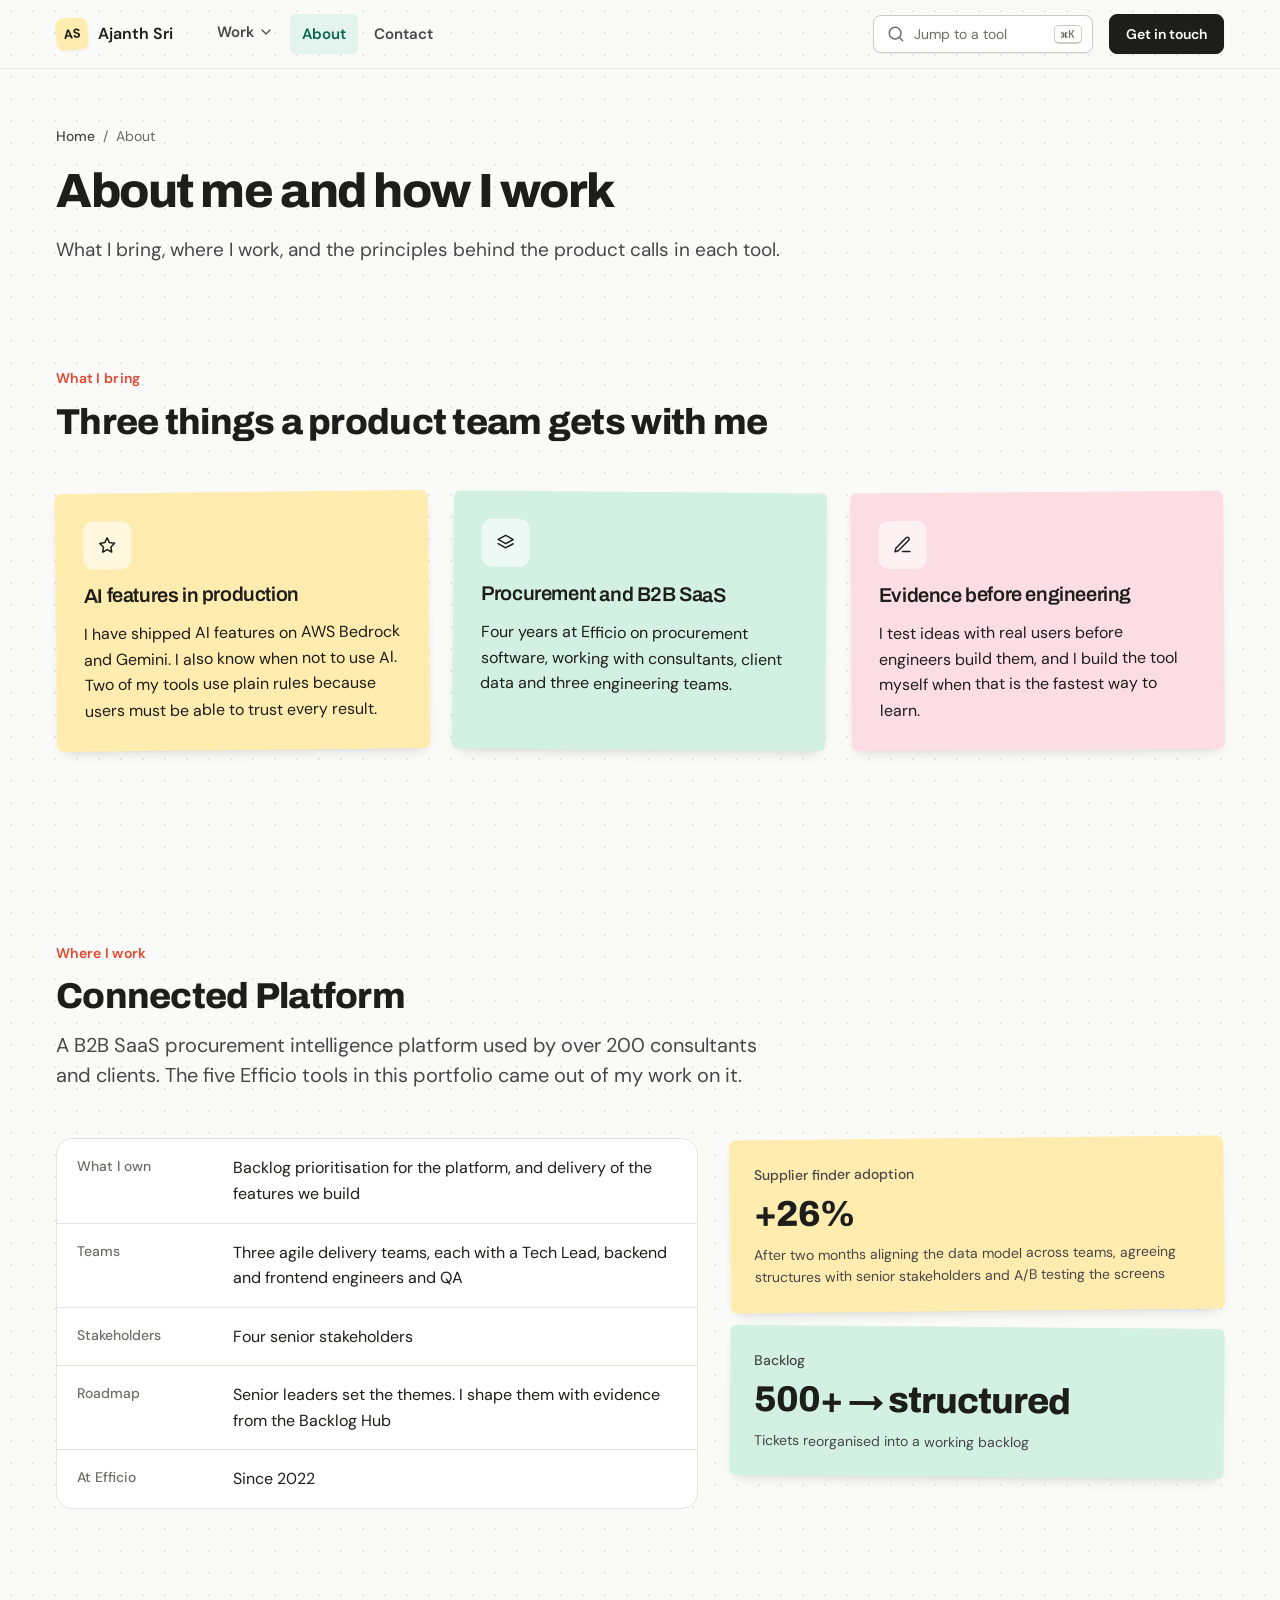
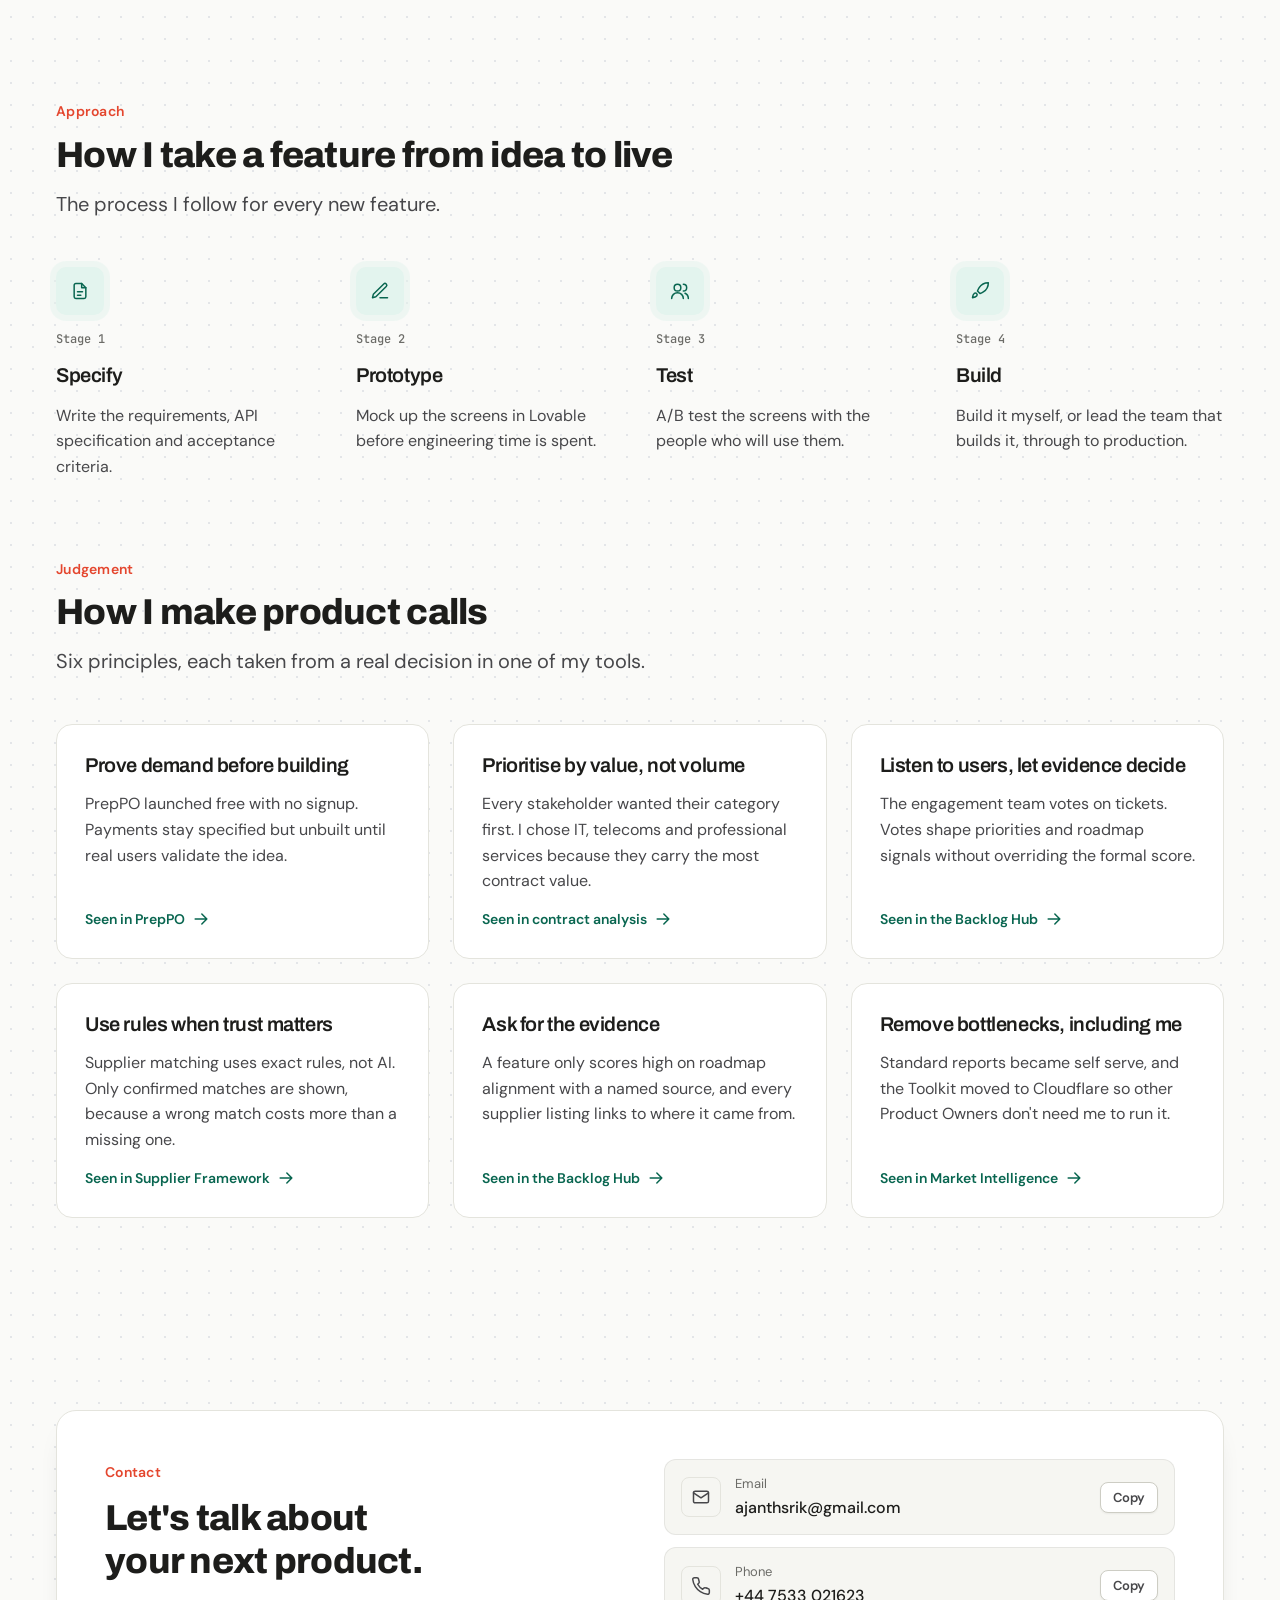
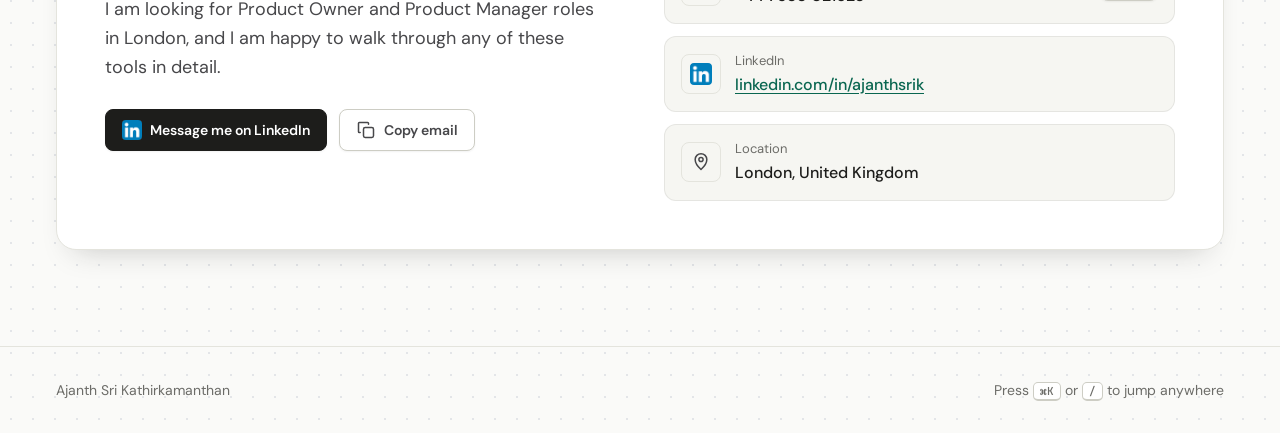
==== commit 62acd036: "Content review: tighter, clearer and consistent copy across all pages Co-Authored-By: Claude Opus 5." ====
--- a/about.html
+++ b/about.html
@@ -57,9 +57,9 @@
       <div class="dd" id="workDd">
         <button class="dd-btn" type="button" aria-expanded="false" aria-controls="workMenu">Work<svg class="i"><use href="#i-chev"/></svg></button>
         <div class="dd-menu" id="workMenu" hidden>
-          <div class="dd-col"><p class="dd-h">At Efficio</p><a class="dd-item" href="work/contract-analysis.html"><span class="icon-tile"><svg class="i"><use href="#i-file"/></svg></span><span><b>AI contract analysis</b><small>Review cut from a day or two to about an hour and a half, saving around 300 hours a week.</small></span></a>
-<a class="dd-item" href="work/market-intelligence.html"><span class="icon-tile"><svg class="i"><use href="#i-chart"/></svg></span><span><b>Market Intelligence</b><small>Reports that took days by hand, now self served. Around 400 so far.</small></span></a>
-<a class="dd-item" href="work/backlog-hub.html"><span class="icon-tile"><svg class="i"><use href="#i-list"/></svg></span><span><b>Backlog Prioritisation Hub</b><small>Shorter refinement and faster triage, with a voting mode for the engagement team.</small></span></a>
+          <div class="dd-col"><p class="dd-h">At Efficio</p><a class="dd-item" href="work/contract-analysis.html"><span class="icon-tile"><svg class="i"><use href="#i-file"/></svg></span><span><b>AI contract analysis</b><small>Contract review down from a day or more to about 1.5 hours, saving around 300 consultant hours a week.</small></span></a>
+<a class="dd-item" href="work/market-intelligence.html"><span class="icon-tile"><svg class="i"><use href="#i-chart"/></svg></span><span><b>Market Intelligence</b><small>Reports that took days to write by hand are now self serve. Around 400 generated so far.</small></span></a>
+<a class="dd-item" href="work/backlog-hub.html"><span class="icon-tile"><svg class="i"><use href="#i-list"/></svg></span><span><b>Backlog Prioritisation Hub</b><small>Shorter refinement and faster triage, with anonymous voting for the engagement team.</small></span></a>
 <a class="dd-item" href="work/supplier-framework.html"><span class="icon-tile"><svg class="i"><use href="#i-search"/></svg></span><span><b>Supplier Framework</b><small>537 suppliers across 73 public sector frameworks, searchable in one place.</small></span></a>
 <a class="dd-item" href="work/po-toolkit.html"><span class="icon-tile"><svg class="i"><use href="#i-layers"/></svg></span><span><b>AI Product Owner Toolkit</b><small>Used by Product Owners across Efficio, from stories to retrospectives.</small></span></a></div>
           <div class="dd-col"><p class="dd-h">Personal</p><a class="dd-item" href="work/preppo.html"><span class="icon-tile"><svg class="i"><use href="#i-chat"/></svg></span><span><b>PrepPO</b><small>AI interview coach for Product Owners, live and free.</small></span></a>
@@ -112,9 +112,9 @@
         <h2>Three things a product team gets with me</h2>
       </div>
       <div class="pillars">
-        <div class="pillar"><span class="icon-tile"><svg class="i"><use href="#i-star"/></svg></span><h3>AI features in production</h3><p>I have shipped AI on AWS Bedrock and Gemini, and I know when not to use it: two of my tools use plain rules because users need to trust every result.</p></div>
-        <div class="pillar"><span class="icon-tile"><svg class="i"><use href="#i-layers"/></svg></span><h3>Procurement and B2B SaaS</h3><p>Four years at Efficio working on procurement software, with consultants, client data and three engineering teams.</p></div>
-        <div class="pillar"><span class="icon-tile"><svg class="i"><use href="#i-pen"/></svg></span><h3>Evidence before engineering</h3><p>I prototype every feature in Lovable and A/B test it with users before engineering time is spent, then build or lead the build.</p></div>
+        <div class="pillar"><span class="icon-tile"><svg class="i"><use href="#i-star"/></svg></span><h3>AI features in production</h3><p>I have shipped AI features on AWS Bedrock and Gemini. I also know when not to use AI. Two of my tools use plain rules because users must be able to trust every result.</p></div>
+        <div class="pillar"><span class="icon-tile"><svg class="i"><use href="#i-layers"/></svg></span><h3>Procurement and B2B SaaS</h3><p>Four years at Efficio on procurement software, working with consultants, client data and three engineering teams.</p></div>
+        <div class="pillar"><span class="icon-tile"><svg class="i"><use href="#i-pen"/></svg></span><h3>Evidence before engineering</h3><p>I test ideas with real users before engineers build them, and I build the tool myself when that is the fastest way to learn.</p></div>
       </div>
     </div>
   </section>
@@ -124,7 +124,7 @@
       <div class="head">
         <p class="eyebrow">Where I work</p>
         <h2>Connected Platform</h2>
-        <p class="sub">A B2B SaaS procurement intelligence platform used by over 200 consultants and clients. I own backlog prioritisation and deliver features across three teams. The five Efficio tools on this page grew out of that work.</p>
+        <p class="sub">A B2B SaaS procurement intelligence platform used by over 200 consultants and clients. The five Efficio tools in this portfolio came out of my work on it.</p>
       </div>
       <div class="platform">
         <dl class="scope">
@@ -135,7 +135,7 @@
           <div><dt>At Efficio</dt><dd>Since 2022</dd></div>
         </dl>
         <div class="pwins">
-          <div class="metric"><p>Supplier finder adoption</p><p class="num">+26%</p><p class="sub">After two months aligning the data model across the data and platform teams, agreeing structures with senior stakeholders, then A/B testing the screens</p></div>
+          <div class="metric"><p>Supplier finder adoption</p><p class="num">+26%</p><p class="sub">After two months aligning the data model across teams, agreeing structures with senior stakeholders and A/B testing the screens</p></div>
           <div class="metric"><p>Backlog</p><p class="num">500+ → structured</p><p class="sub">Tickets reorganised into a working backlog</p></div>
         </div>
       </div>
@@ -158,7 +158,7 @@
       <div class="head" style="margin-top:80px">
         <p class="eyebrow">Judgement</p>
         <h2>How I make product calls</h2>
-        <p class="sub">Six principles, each taken from a real decision on this page.</p>
+        <p class="sub">Six principles, each taken from a real decision in one of my tools.</p>
       </div>
       <div class="pillars six">
         <a class="pillar link" href="work/preppo.html"><h3>Prove demand before building</h3><p>PrepPO launched free with no signup. Payments stay specified but unbuilt until real users validate the idea.</p><span class="more">Seen in PrepPO <svg class="i"><use href="#i-arrow"/></svg></span></a>
--- a/assets/site.css
+++ b/assets/site.css
@@ -536,3 +536,48 @@
 .tldr dt { font: 700 22px/1 var(--hand); letter-spacing: 0; text-transform: none; color: var(--fg); }
 .tldr dd { color: var(--fg); font-size: 14.5px; margin-top: 6px; }
 @media (prefers-reduced-motion: reduce) { .tldr div { transition: none; } }
+
+/* ================= Professional pass ================= */
+/* Top bar scrolls away with the page instead of staying pinned */
+.topbar { position: relative; top: auto; z-index: 20; background: transparent; backdrop-filter: none; }
+html { scroll-padding-top: 16px; }
+.case { scroll-margin-top: 16px; }
+/* Work grid cards: clean white cards with a soft note colour on each icon */
+#tiles .tile { border-radius: 14px; box-shadow: 0 6px 14px -10px rgba(29,29,27,.3); }
+#tiles .tile:hover { box-shadow: 0 16px 26px -14px rgba(29,29,27,.35); }
+#tiles .tile .icon-tile { color: var(--fg); box-shadow: none; }
+#tiles .tile:nth-child(4n+1) .icon-tile { background: var(--note-yellow); }
+#tiles .tile:nth-child(4n+2) .icon-tile { background: var(--note-mint); }
+#tiles .tile:nth-child(4n+3) .icon-tile { background: var(--note-pink); }
+#tiles .tile:nth-child(4n+4) .icon-tile { background: var(--note-blue); }
+#tiles .tile .tags .badge.brand { background: var(--fg); color: #fff; border-color: var(--fg); }
+/* Softer note colours and a quieter background */
+:root { --note-yellow: #FFECAE; --note-mint: #D3F0E4; --note-pink: #FDDDE4; --note-blue: #D6E8FA; }
+body { background-image: radial-gradient(#E3E5E8 1px, transparent 1.1px); }
+/* Labels: clean sans in marker red, no tilt. Handwriting stays only in the hero label and board lane titles */
+.eyebrow { font: 600 14px/1.4 var(--sans); letter-spacing: .02em; transform: none; }
+.hero .eyebrow { font: 700 24px/1.1 var(--hand); transform: rotate(-1.5deg); }
+.board-note { font: 500 14px var(--sans); transform: none; margin: -24px 0 20px; }
+.lane-head h3 { font-size: 26px; }
+.note .go, .tldr dt { font-family: var(--sans); }
+.note .go { font-size: 14px; font-weight: 600; }
+.tldr dt { font-size: 12px; font-weight: 700; letter-spacing: .06em; text-transform: uppercase; color: var(--fg-2); }
+/* Gentler tilts and softer shadows */
+.metric:nth-child(1), .pillars:not(.six) .pillar:nth-child(1), .tldr div:nth-child(1) { transform: rotate(-0.6deg); }
+.metric:nth-child(2), .pillars:not(.six) .pillar:nth-child(2), .tldr div:nth-child(2) { transform: rotate(0.5deg); }
+.metric:nth-child(3), .pillars:not(.six) .pillar:nth-child(3), .tldr div:nth-child(3) { transform: rotate(-0.4deg); }
+.metric:nth-child(4) { transform: rotate(0.6deg); }
+.board .lane .tile.note:nth-of-type(odd) { transform: rotate(-0.6deg); }
+.board .lane .tile.note:nth-of-type(even) { transform: rotate(0.5deg); }
+.metric, .pillars:not(.six) .pillar, .tldr div, .board .tile.note { box-shadow: 0 6px 14px -8px rgba(29,29,27,.28); border-radius: 6px; }
+.board .tile.note:hover { box-shadow: 0 12px 20px -10px rgba(29,29,27,.32); transform: rotate(0) translateY(-3px); }
+/* Tape only on the profile card */
+.board .tile.note::before, .case.pinned::before, .contact-card.pinned::before { display: none; }
+.board .tile.note { padding-top: 18px; }
+/* Calmer containers */
+.lane { border-style: solid; border-width: 1px; border-color: var(--line); background: rgba(255,255,255,.75); }
+.case-head { background: none; }
+.contact-card { background: var(--bg); border: 1px solid var(--line); border-radius: 20px; transform: none; box-shadow: 0 16px 30px -18px rgba(29,29,27,.25); }
+.contact-card .sub { color: var(--fg-2); }
+.contact-card .citem { background: var(--bg-2); box-shadow: none; }
+.profile .cover { background: var(--note-yellow); }
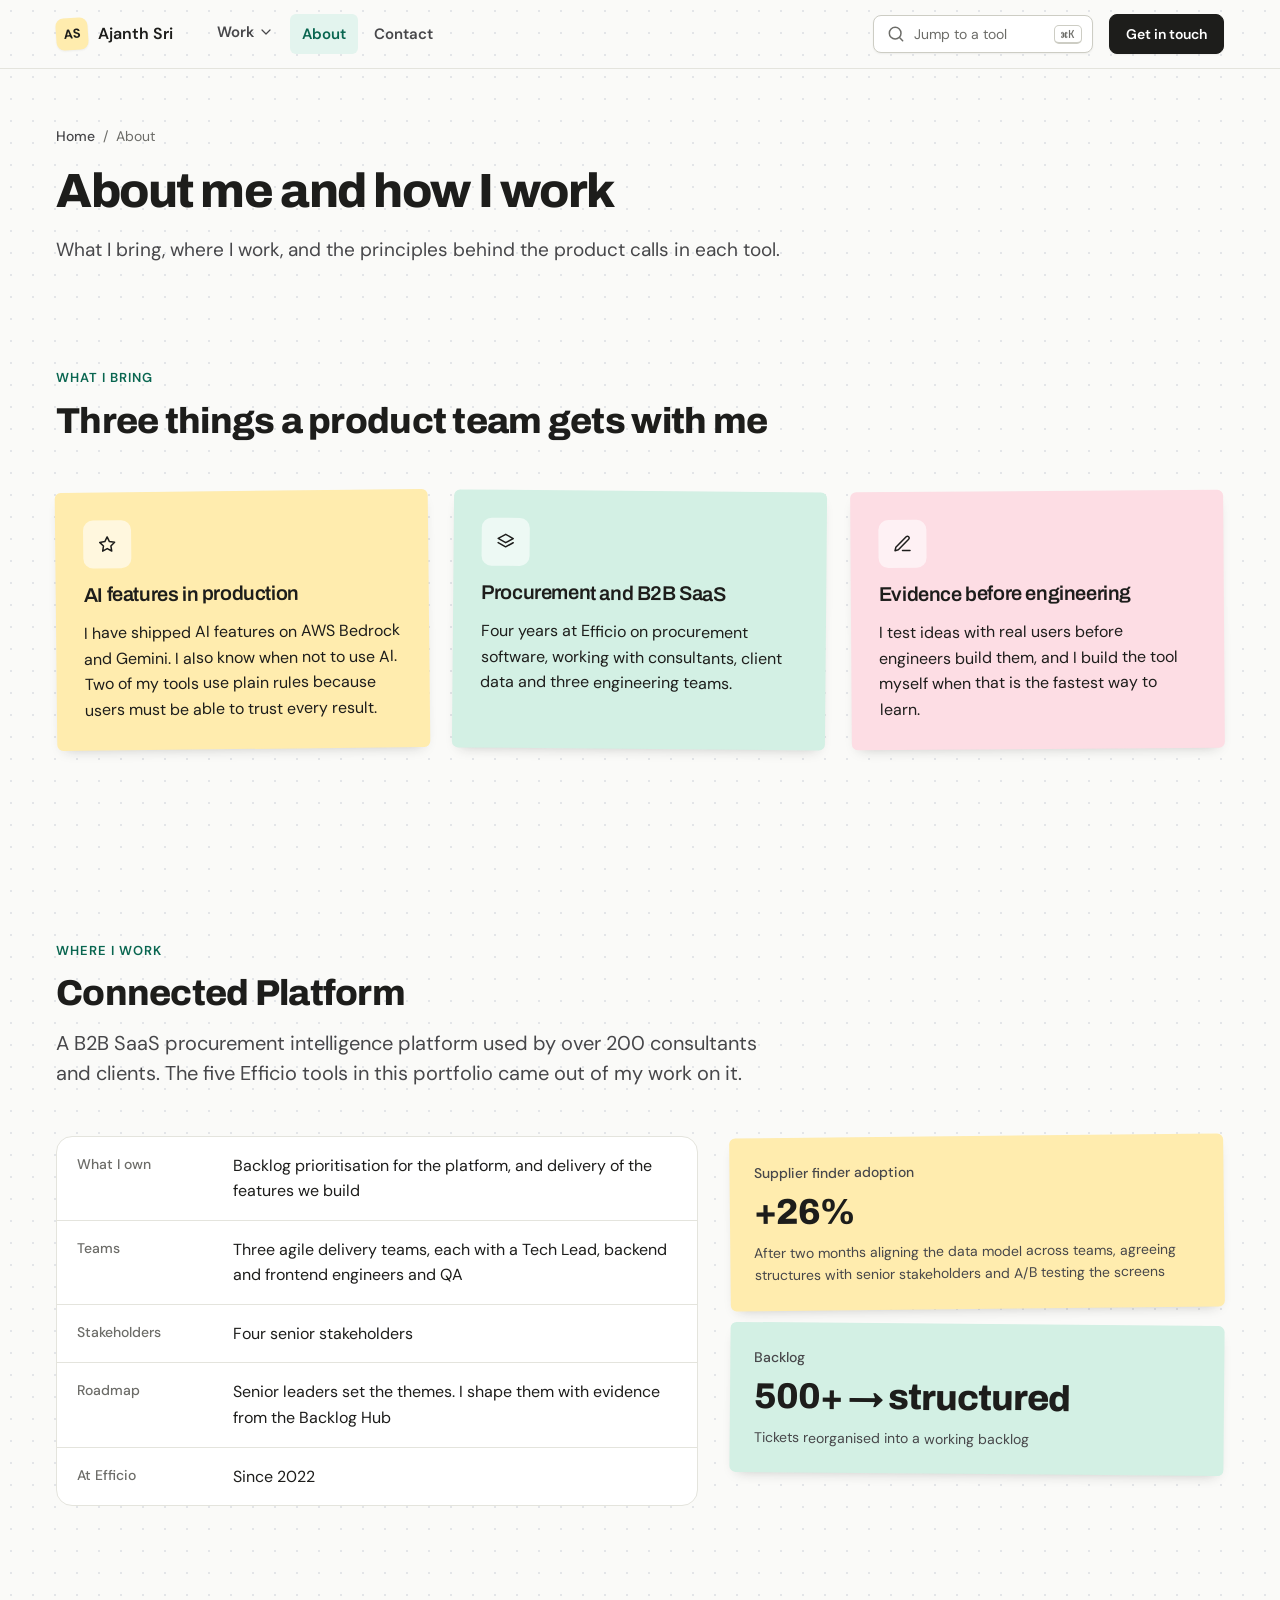
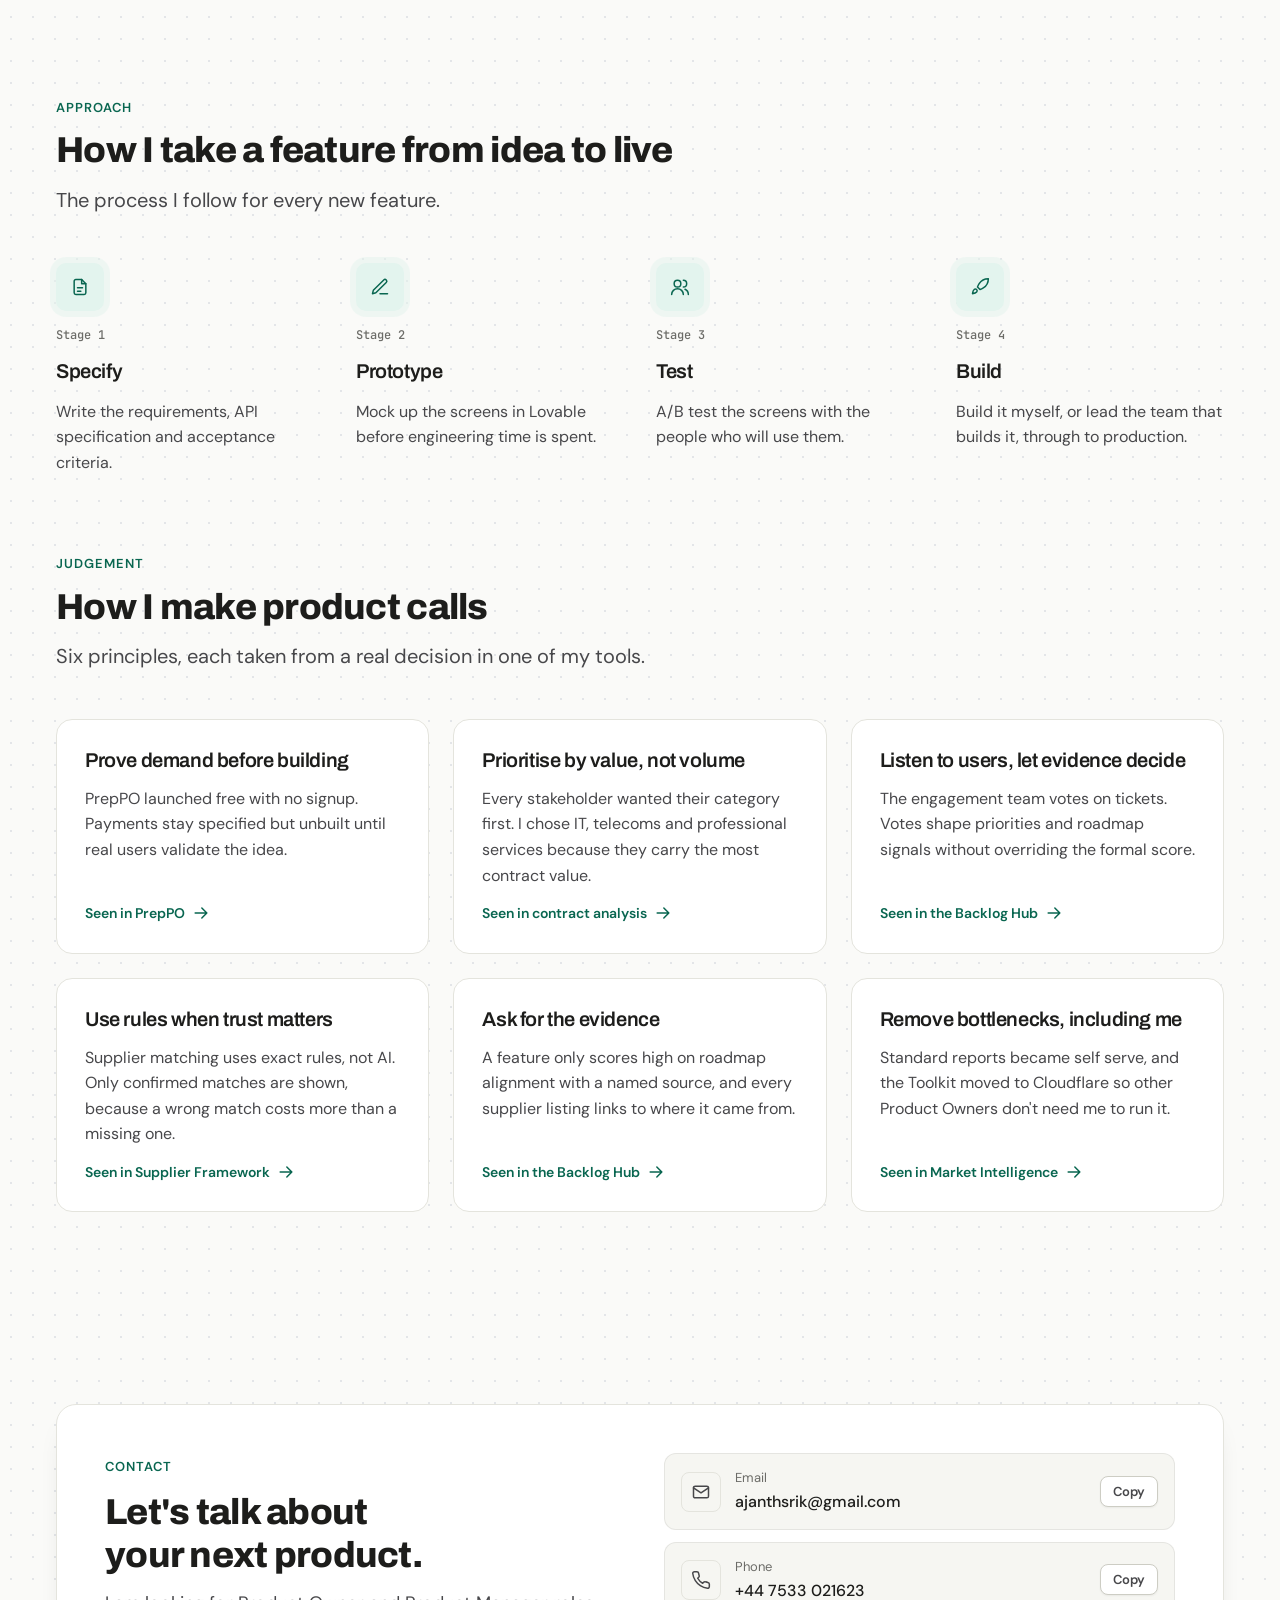
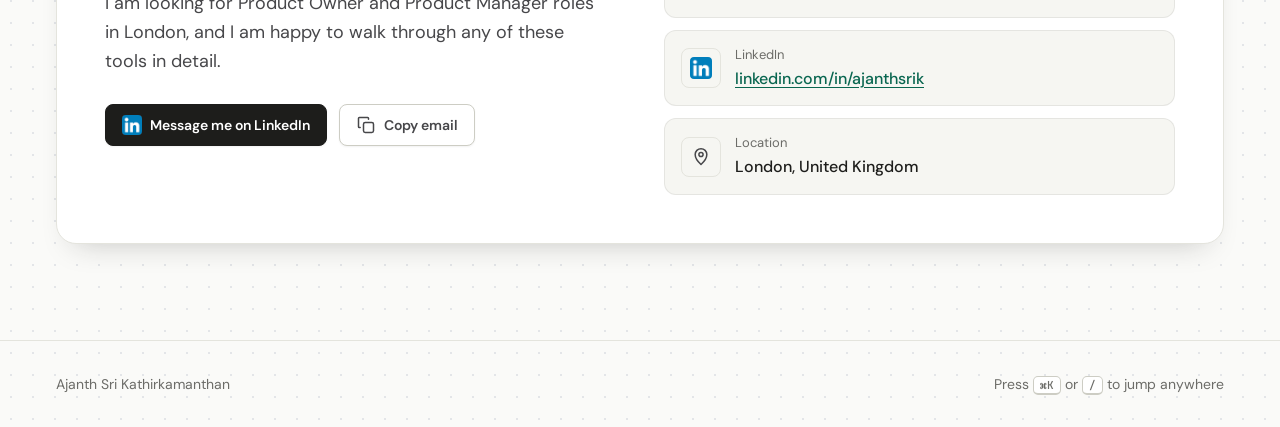
==== commit 5c3a2285: "Restore single scrolling logo line; plain section labels without red handwriting Co-Authored-By: Cla" ====
--- a/about.html
+++ b/about.html
@@ -13,7 +13,7 @@
 <link rel="icon" href="data:image/svg+xml,%3Csvg xmlns='http://www.w3.org/2000/svg' viewBox='0 0 32 32'%3E%3Crect width='32' height='32' rx='8' fill='%23FFE27A'/%3E%3Ctext x='16' y='21' font-family='Arial,sans-serif' font-size='13' font-weight='700' fill='%231D1D1B' text-anchor='middle'%3EAS%3C/text%3E%3C/svg%3E">
 <link rel="preconnect" href="https://fonts.googleapis.com">
 <link rel="preconnect" href="https://fonts.gstatic.com" crossorigin>
-<link rel="stylesheet" href="https://fonts.googleapis.com/css2?family=Archivo:wght@600;700;800;900&family=Caveat:wght@600;700&family=DM+Sans:wght@400;500;600;700&family=JetBrains+Mono:wght@400;500&display=swap">
+<link rel="stylesheet" href="https://fonts.googleapis.com/css2?family=Archivo:wght@600;700;800;900&family=DM+Sans:wght@400;500;600;700&family=JetBrains+Mono:wght@400;500&display=swap">
 <link rel="stylesheet" href="assets/site.css">
 </head>
 <body data-root="">
--- a/assets/site.css
+++ b/assets/site.css
@@ -538,6 +538,19 @@
 @media (prefers-reduced-motion: reduce) { .tldr div { transition: none; } }
 
 /* ================= Professional pass ================= */
+/* Platforms strip: one line of evenly sized logos that scrolls slowly */
+.stackband .track ul { gap: 10px; padding: 0 5px; }
+.stackband .track li { height: 44px; padding: 0 16px; gap: 8px; }
+.stackband .track li img { height: 20px; width: auto; }
+.stackband .track li.mark img { height: 18px; max-width: 92px; object-fit: contain; }
+.stackband .track li span { font-size: 14px; color: var(--fg-2); }
+/* With Reduce Motion on: the same single line, still and swipeable, nothing cut off */
+@media (prefers-reduced-motion: reduce) {
+  .stackband .marquee { overflow-x: auto; -webkit-mask-image: none; mask-image: none; scrollbar-width: none; }
+  .stackband .marquee::-webkit-scrollbar { display: none; }
+  .stackband .track, .stackband .track ul { flex-wrap: nowrap; width: max-content; justify-content: flex-start; }
+  .stackband .track { padding: 0 16px; }
+}
 /* Top bar scrolls away with the page instead of staying pinned */
 .topbar { position: relative; top: auto; z-index: 20; background: transparent; backdrop-filter: none; }
 html { scroll-padding-top: 16px; }
@@ -555,8 +568,8 @@
 :root { --note-yellow: #FFECAE; --note-mint: #D3F0E4; --note-pink: #FDDDE4; --note-blue: #D6E8FA; }
 body { background-image: radial-gradient(#E3E5E8 1px, transparent 1.1px); }
 /* Labels: clean sans in marker red, no tilt. Handwriting stays only in the hero label and board lane titles */
-.eyebrow { font: 600 14px/1.4 var(--sans); letter-spacing: .02em; transform: none; }
-.hero .eyebrow { font: 700 24px/1.1 var(--hand); transform: rotate(-1.5deg); }
+.eyebrow { font: 600 13px/1.4 var(--sans); letter-spacing: .08em; text-transform: uppercase; color: var(--brand-strong); transform: none; }
+.hero .eyebrow { font-size: 13px; color: var(--fg-2); }
 .board-note { font: 500 14px var(--sans); transform: none; margin: -24px 0 20px; }
 .lane-head h3 { font-size: 26px; }
 .note .go, .tldr dt { font-family: var(--sans); }
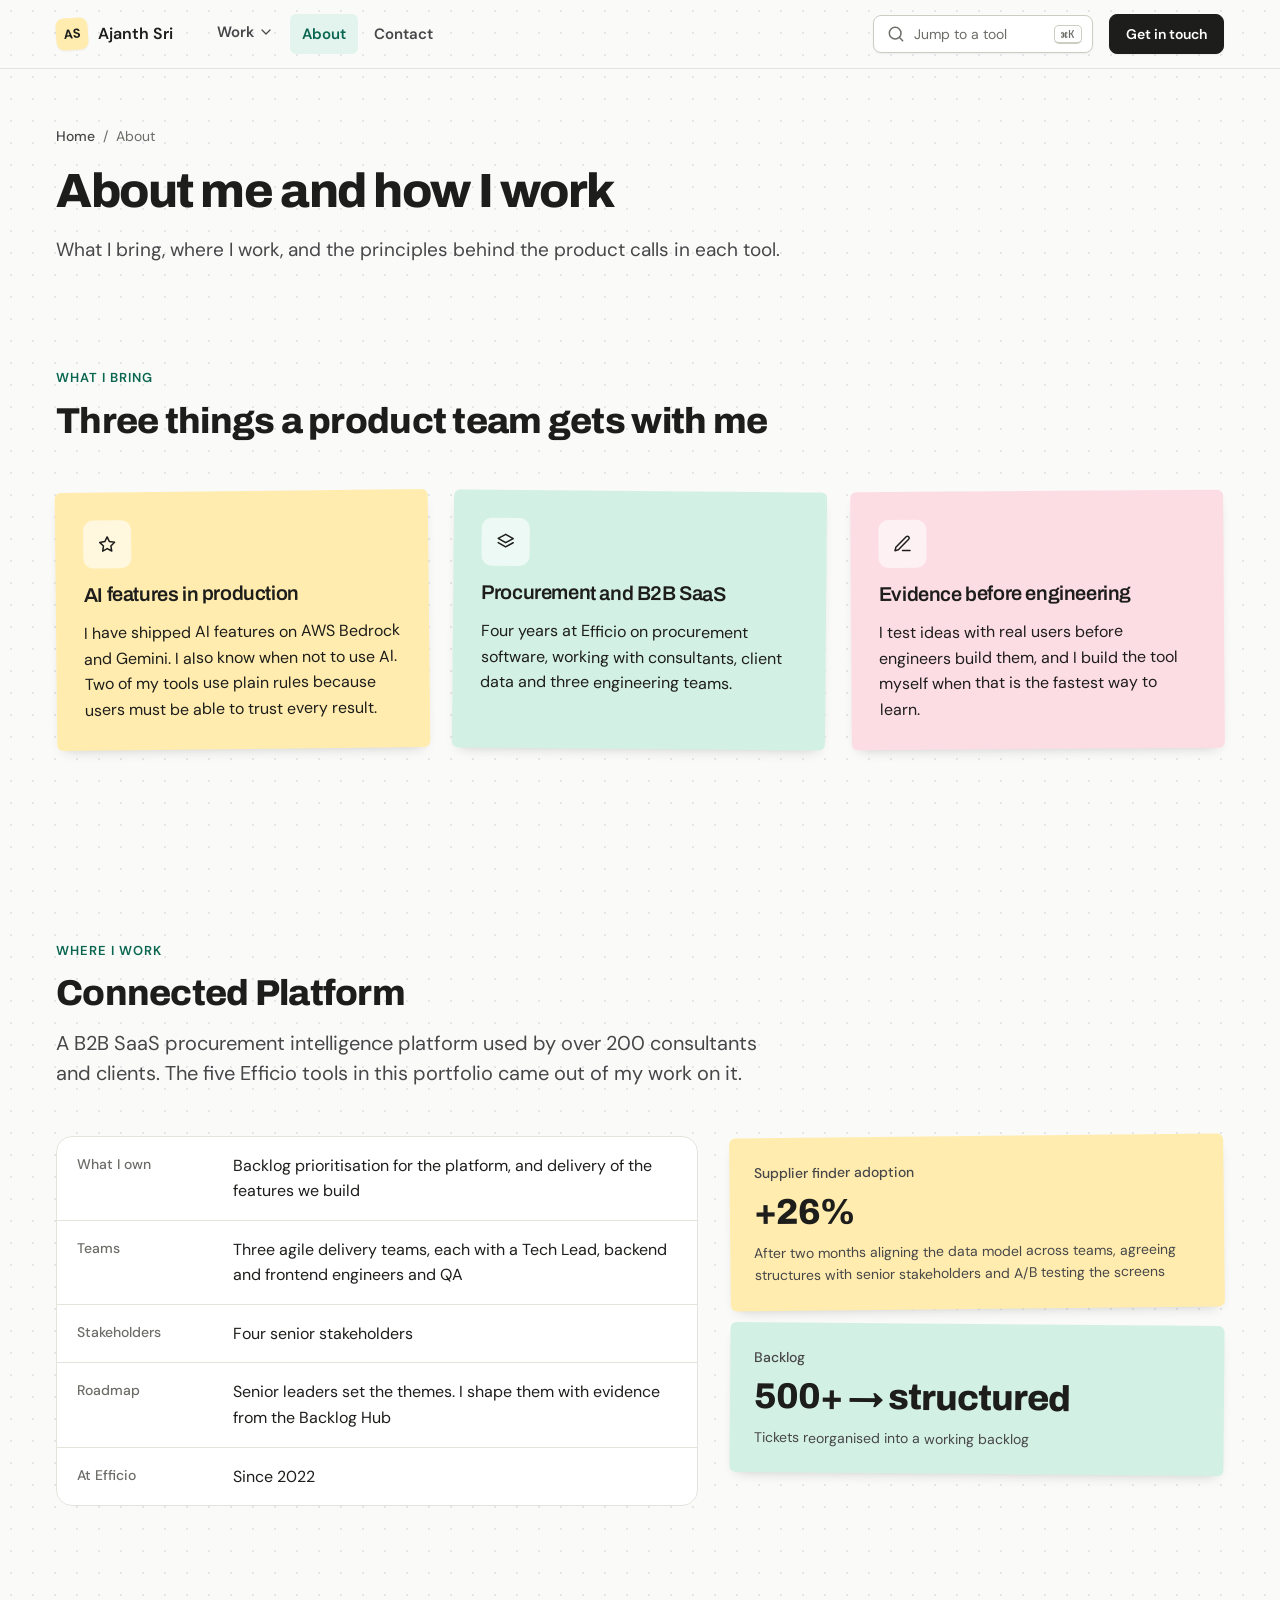
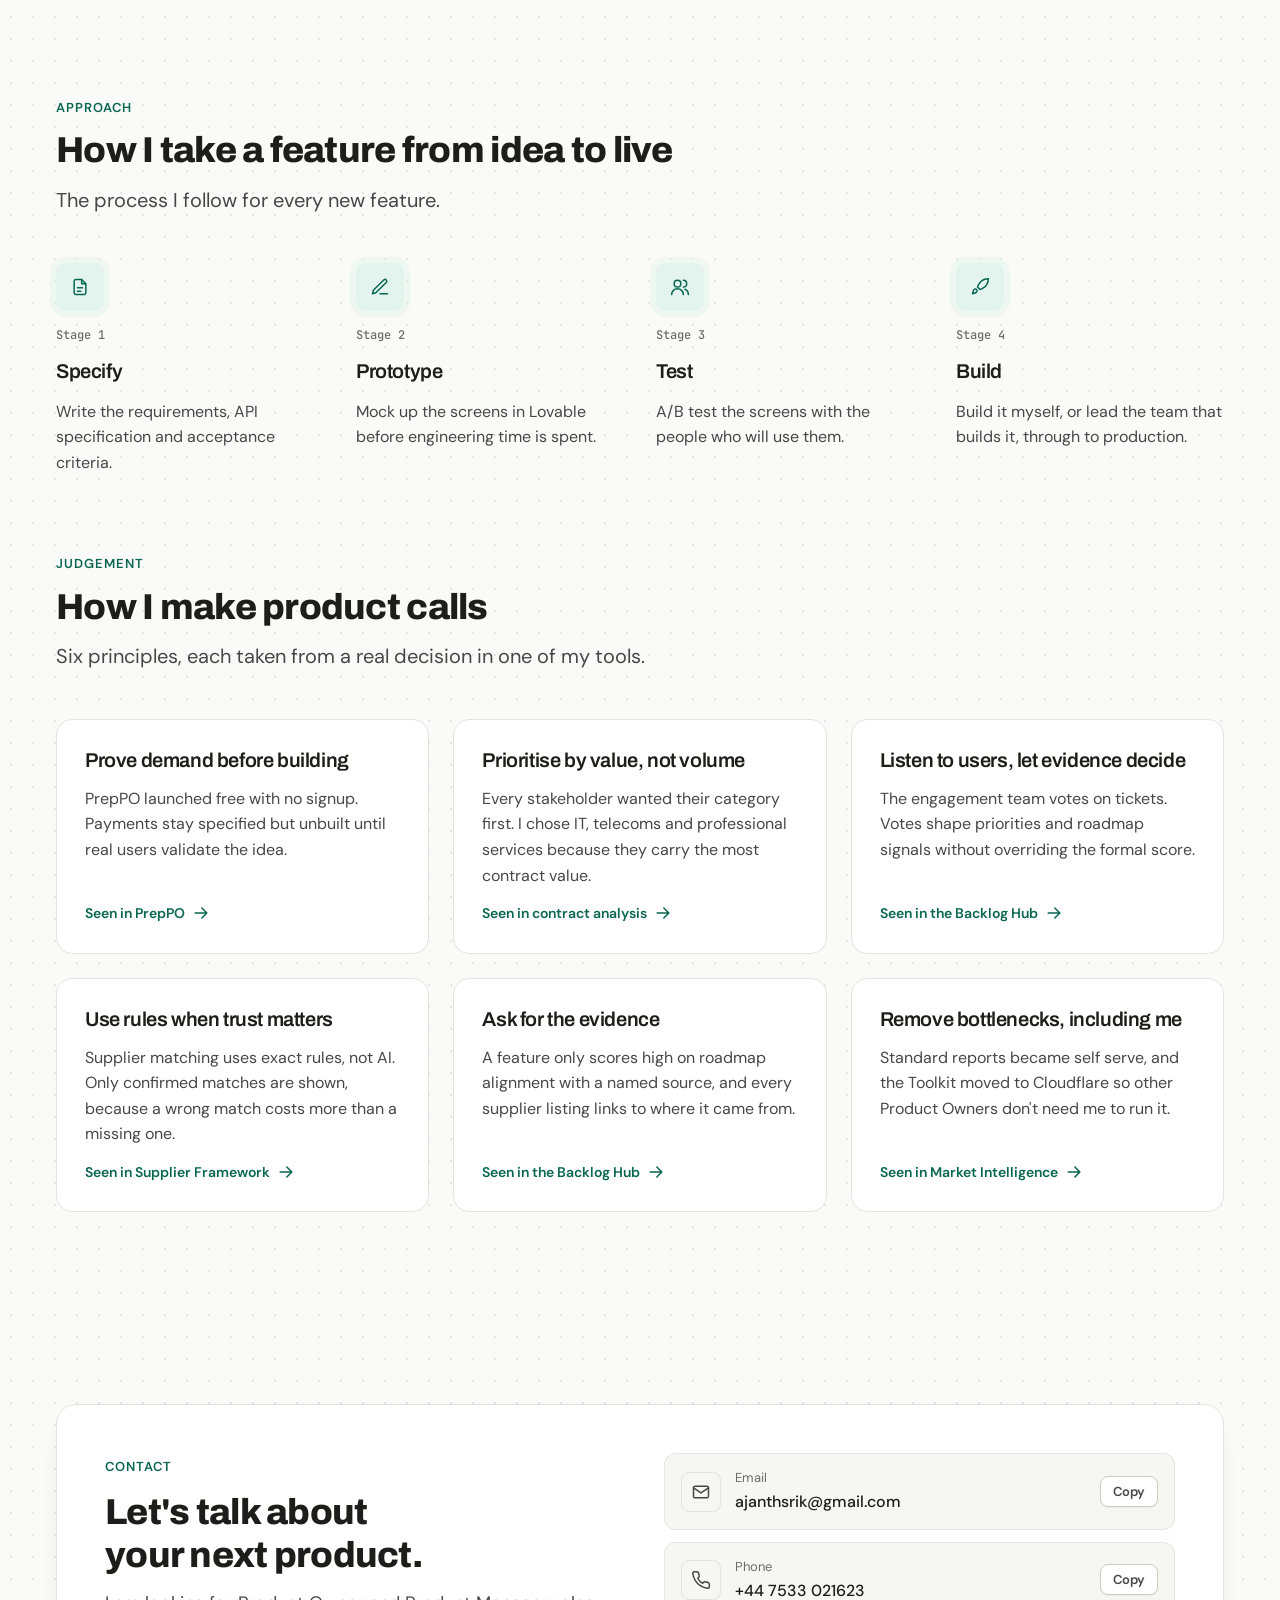
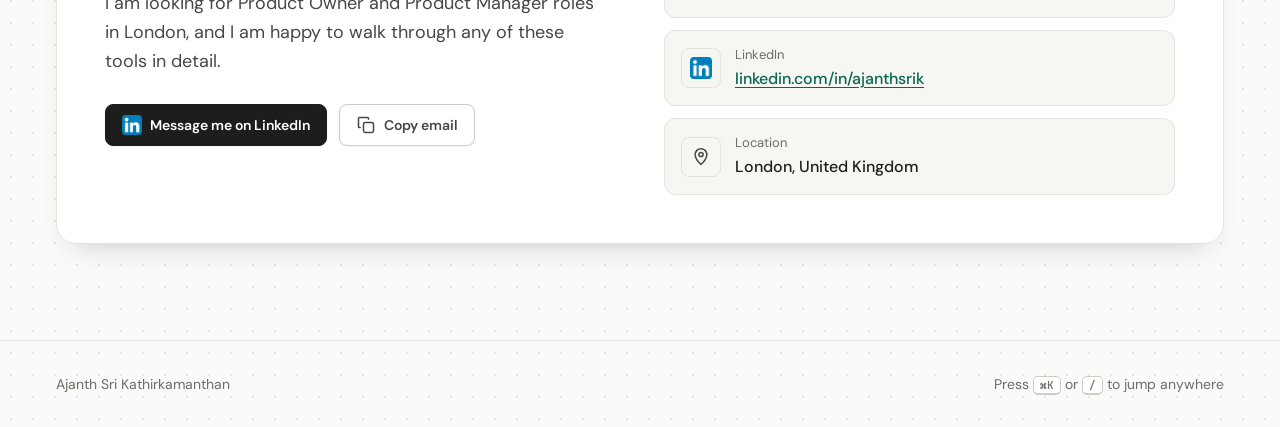
==== commit baea4faa: "Matching single colour logo set; add Vercel Web Analytics Co-Authored-By: Claude Opus 5.5 <noreply@a" ====
--- a/about.html
+++ b/about.html
@@ -15,6 +15,8 @@
 <link rel="preconnect" href="https://fonts.gstatic.com" crossorigin>
 <link rel="stylesheet" href="https://fonts.googleapis.com/css2?family=Archivo:wght@600;700;800;900&family=DM+Sans:wght@400;500;600;700&family=JetBrains+Mono:wght@400;500&display=swap">
 <link rel="stylesheet" href="assets/site.css">
+<script>window.va = window.va || function () { (window.vaq = window.vaq || []).push(arguments); };
+if (/vercel\.app$/.test(location.hostname)) { var va = document.createElement("script"); va.defer = true; va.src = "/_vercel/insights/script.js"; document.head.appendChild(va); }</script>
 </head>
 <body data-root="">
 <svg width="0" height="0" style="position:absolute" aria-hidden="true">
--- a/assets/site.css
+++ b/assets/site.css
@@ -539,6 +539,9 @@
 
 /* ================= Professional pass ================= */
 /* Platforms strip: one line of evenly sized logos that scrolls slowly */
+.stackband .lg { display: block; height: 20px; flex: none; background: var(--fg-2); -webkit-mask: var(--m) center / contain no-repeat; mask: var(--m) center / contain no-repeat; transition: background .2s; }
+.stackband .track li:hover .lg { background: var(--c); }
+.stackband .track li span:not(.lg) { font-weight: 600; }
 .stackband .track ul { gap: 10px; padding: 0 5px; }
 .stackband .track li { height: 44px; padding: 0 16px; gap: 8px; }
 .stackband .track li img { height: 20px; width: auto; }
@@ -594,3 +597,26 @@
 .contact-card .sub { color: var(--fg-2); }
 .contact-card .citem { background: var(--bg-2); box-shadow: none; }
 .profile .cover { background: var(--note-yellow); }
+
+/* Hero entrance on load */
+@media (prefers-reduced-motion: no-preference) {
+  .hero .eyebrow, .hero h1, .hero .lede, .hero .actions, .hero .profile { animation: rise .7s cubic-bezier(.2,.7,.2,1) both; }
+  .hero h1 { animation-delay: .08s; }
+  .hero .lede { animation-delay: .16s; }
+  .hero .actions { animation-delay: .24s; }
+  .hero .profile { animation-delay: .3s; }
+  .pagehead h1, .pagehead .sub, .case-page .crumbs, .case-page .switcher, .case-page .case { animation: rise .6s cubic-bezier(.2,.7,.2,1) both; }
+  .pagehead .sub, .case-page .switcher { animation-delay: .08s; }
+  .case-page .case { animation-delay: .14s; }
+}
+@keyframes rise { from { opacity: 0; translate: 0 14px; } to { opacity: 1; translate: 0 0; } }
+
+/* Sections and cards ease in as they scroll into view */
+.rv { opacity: 0; translate: 0 18px; transition: opacity .6s ease, translate .6s cubic-bezier(.2,.7,.2,1); }
+.rv.in { opacity: 1; translate: 0 0; }
+
+/* Process steps: a highlight travels Specify, Prototype, Test, Build */
+.flowrow li .icon-tile { transition: background .35s, color .35s, transform .35s; }
+.flowrow li.on .icon-tile { background: var(--brand); color: #fff; transform: scale(1.08); }
+.flowrow li.arrow { transition: color .35s, transform .35s; }
+.flowrow li.arrow.on { color: var(--brand); transform: translateX(3px); }
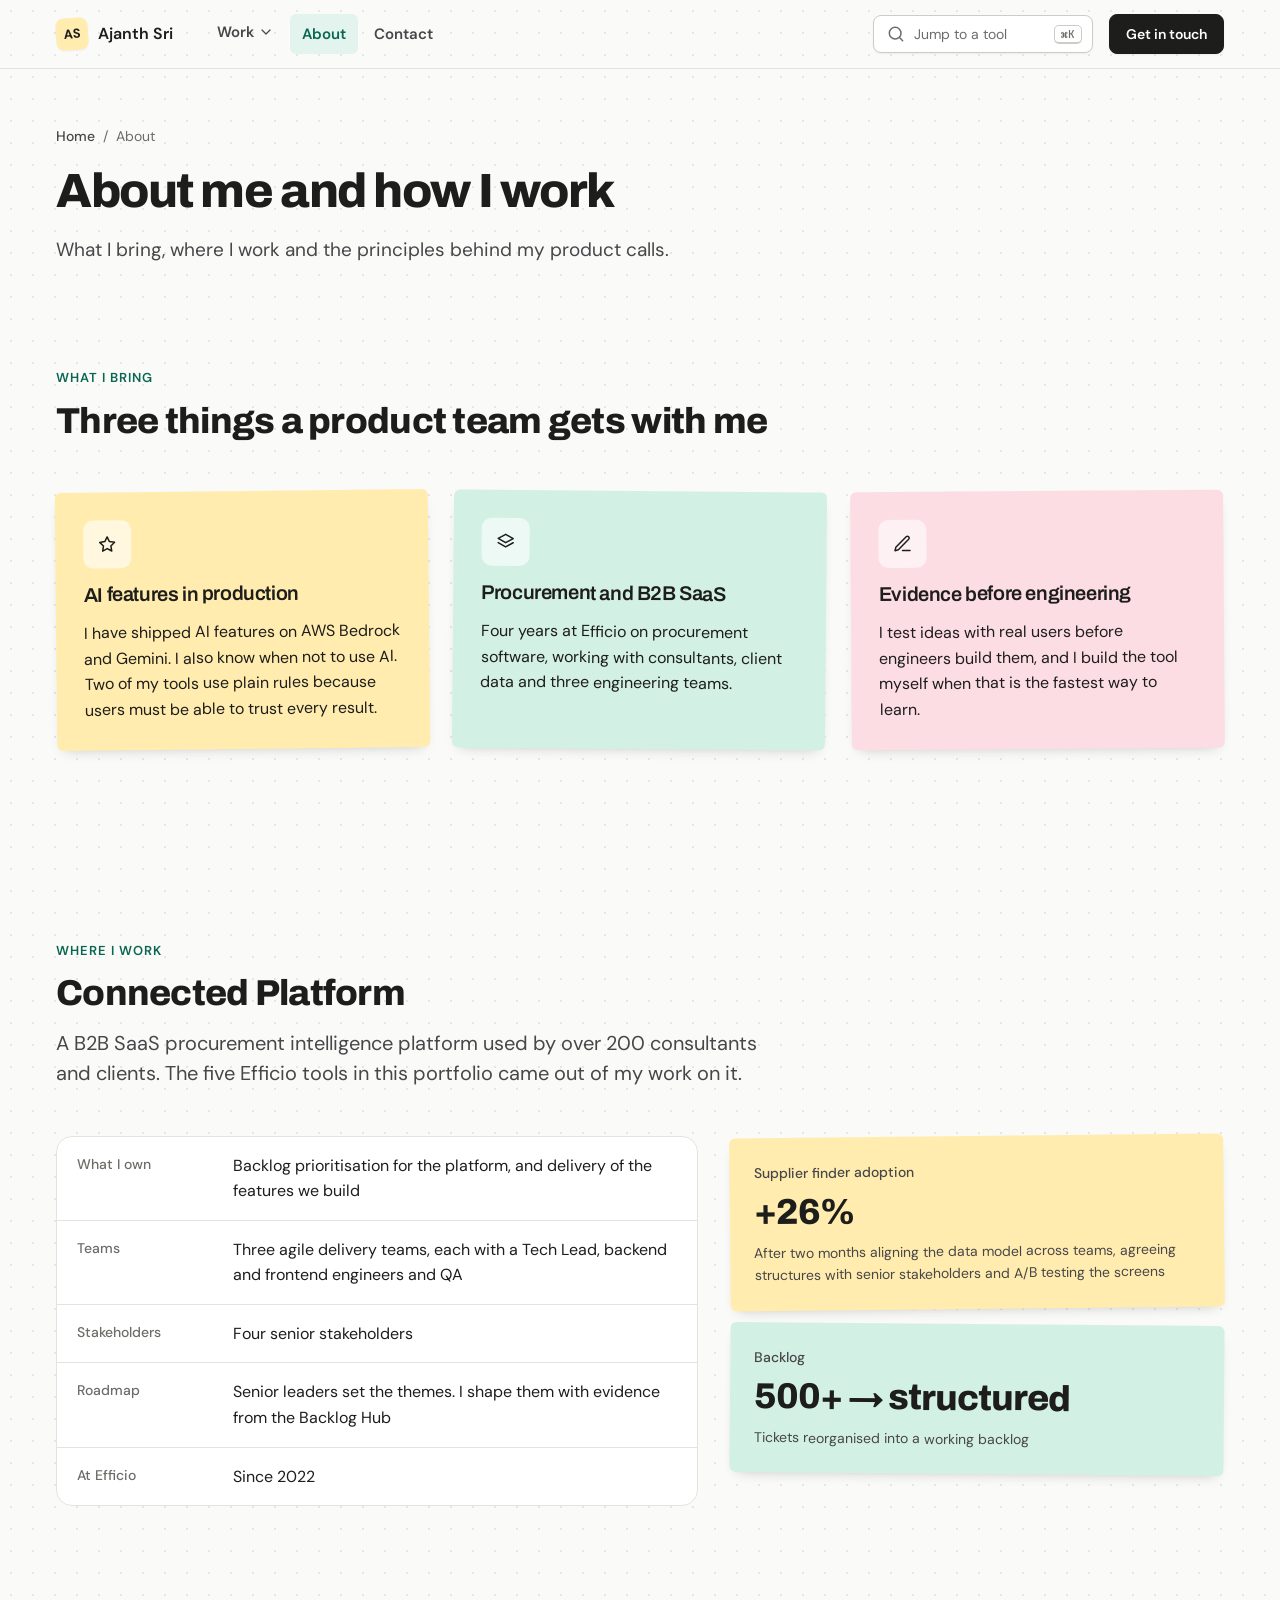
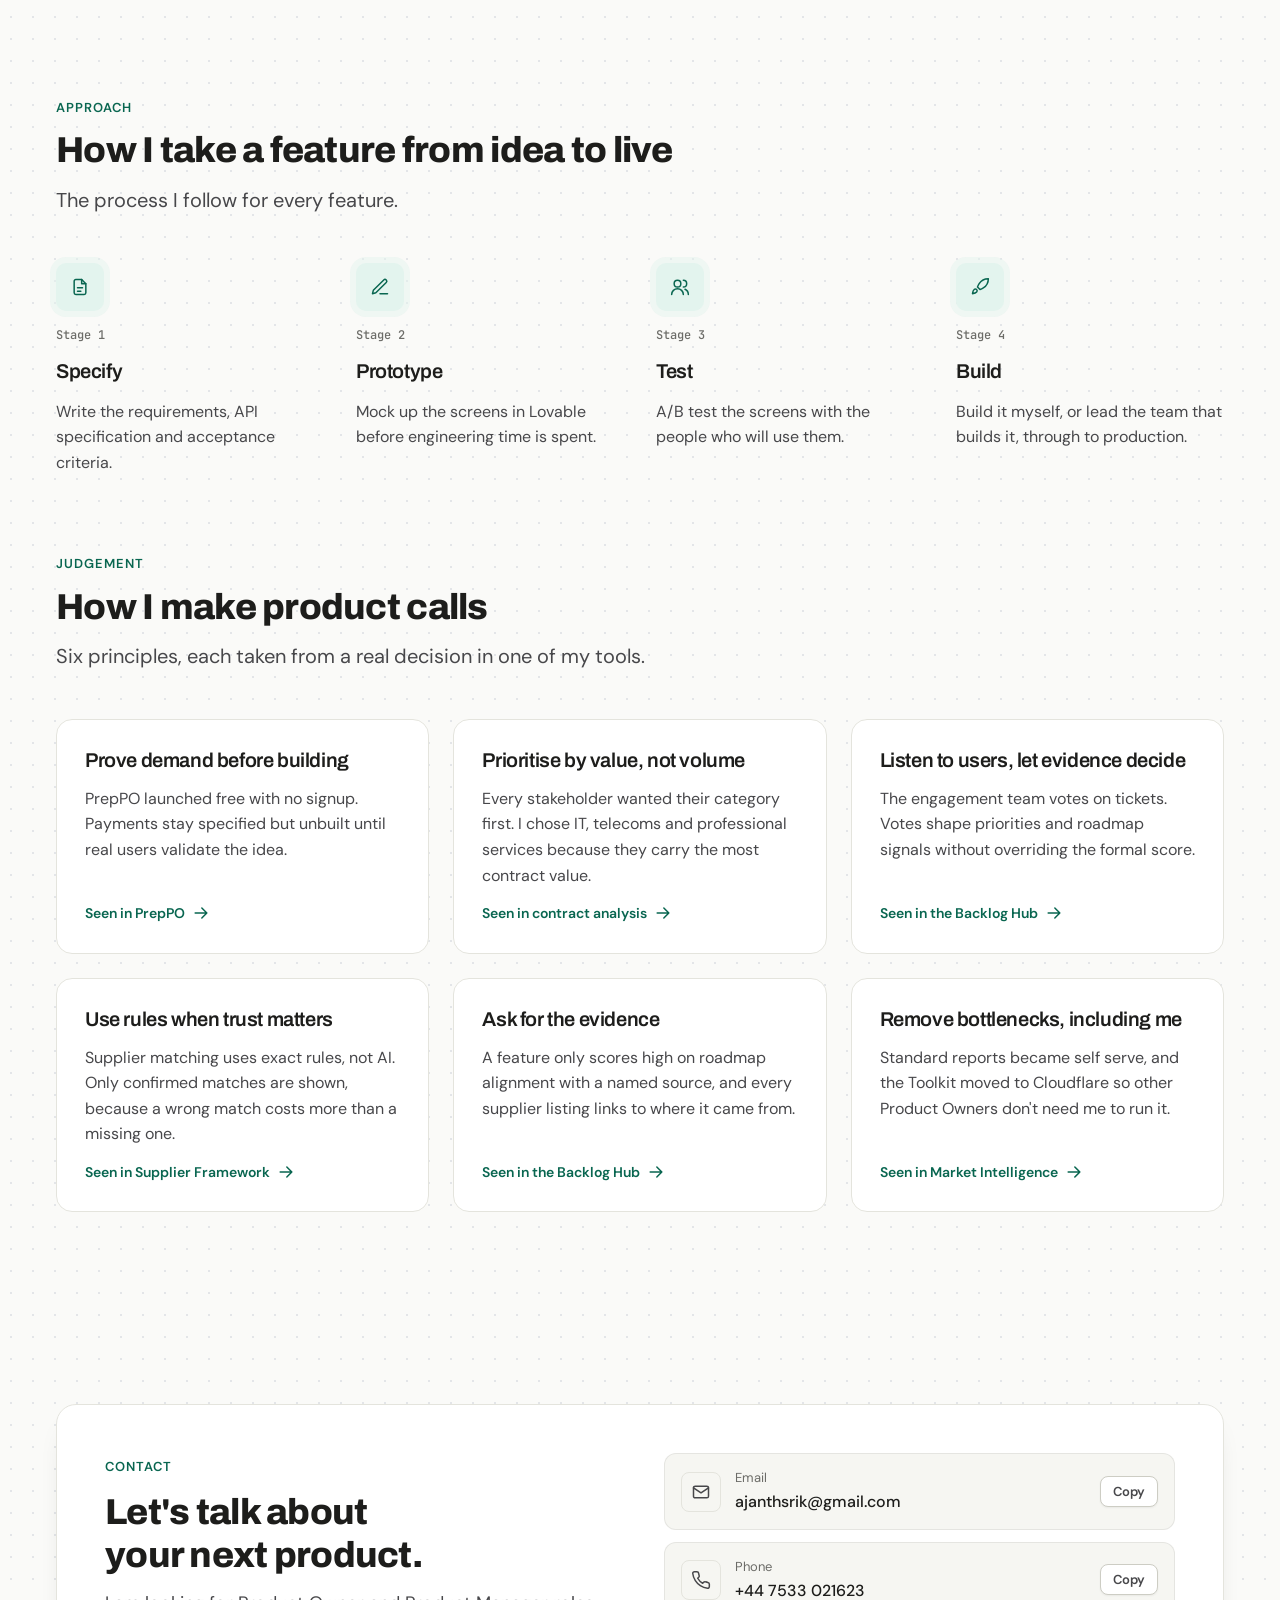
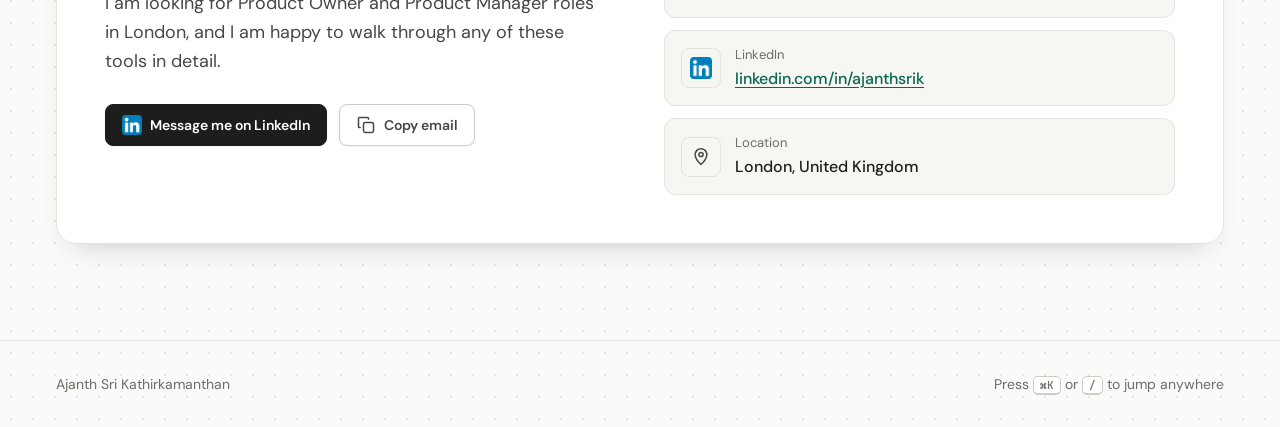
==== commit cc545f23: "Trim repeated copy and dead code; spelling and grammar pass Co-Authored-By: Claude Opus 5.5 <noreply" ====
--- a/about.html
+++ b/about.html
@@ -13,7 +13,7 @@
 <link rel="icon" href="data:image/svg+xml,%3Csvg xmlns='http://www.w3.org/2000/svg' viewBox='0 0 32 32'%3E%3Crect width='32' height='32' rx='8' fill='%23FFE27A'/%3E%3Ctext x='16' y='21' font-family='Arial,sans-serif' font-size='13' font-weight='700' fill='%231D1D1B' text-anchor='middle'%3EAS%3C/text%3E%3C/svg%3E">
 <link rel="preconnect" href="https://fonts.googleapis.com">
 <link rel="preconnect" href="https://fonts.gstatic.com" crossorigin>
-<link rel="stylesheet" href="https://fonts.googleapis.com/css2?family=Archivo:wght@600;700;800;900&family=DM+Sans:wght@400;500;600;700&family=JetBrains+Mono:wght@400;500&display=swap">
+<link rel="stylesheet" href="https://fonts.googleapis.com/css2?family=Archivo:wght@600;700;800&family=DM+Sans:wght@400;500;600;700&family=JetBrains+Mono:wght@500&display=swap">
 <link rel="stylesheet" href="assets/site.css">
 <script>window.va = window.va || function () { (window.vaq = window.vaq || []).push(arguments); };
 if (/vercel\.app$/.test(location.hostname)) { var va = document.createElement("script"); va.defer = true; va.src = "/_vercel/insights/script.js"; document.head.appendChild(va); }</script>
@@ -103,7 +103,7 @@
     <div class="container">
       <nav class="crumbs" aria-label="Breadcrumb"><a href="index.html">Home</a><span>/</span><span>About</span></nav>
       <h1>About me and how I work</h1>
-      <p class="sub">What I bring, where I work, and the principles behind the product calls in each tool.</p>
+      <p class="sub">What I bring, where I work and the principles behind my product calls.</p>
     </div>
   </section>
 
@@ -149,7 +149,7 @@
       <div class="head">
         <p class="eyebrow">Approach</p>
         <h2>How I take a feature from idea to live</h2>
-        <p class="sub">The process I follow for every new feature.</p>
+        <p class="sub">The process I follow for every feature.</p>
       </div>
       <ol class="steps">
         <li><span class="icon-tile"><svg class="i"><use href="#i-file"/></svg></span><span class="k">Stage 1</span><h3>Specify</h3><p>Write the requirements, API specification and acceptance criteria.</p></li>
--- a/assets/site.css
+++ b/assets/site.css
@@ -1,4 +1,3 @@
-/* Layout: Untitled UI inspired. Sticky bar with command palette; hero over a faded grid with profile card; metric cards; approach steps; filterable work grid; case studies as tabbed cards with live sample demos; contact card; toast. */
 :root {
   --bg: #FFFFFF;
   --bg-2: #F9FAFB;
@@ -21,9 +20,6 @@
   --sans: "Inter", "Segoe UI", system-ui, -apple-system, sans-serif;
   --mono: "JetBrains Mono", ui-monospace, Menlo, monospace;
 }
-
-
-
 * { box-sizing: border-box; }
 [hidden] { display: none !important; }
 html { scroll-padding-top: 84px; }
@@ -35,8 +31,6 @@
 button { font-family: inherit; }
 :focus-visible { outline: none; box-shadow: 0 0 0 4px var(--brand-ring); border-radius: 8px; }
 svg.i { width: 20px; height: 20px; flex: none; stroke: currentColor; fill: none; stroke-width: 1.8; stroke-linecap: round; stroke-linejoin: round; }
-
-/* Buttons and badges */
 .btn { display: inline-flex; align-items: center; justify-content: center; gap: 8px; font: 600 14px var(--sans); padding: 10px 16px; border-radius: 8px; border: 1px solid var(--line-2); background: var(--bg); color: var(--fg-2); box-shadow: var(--shadow-xs); text-decoration: none; cursor: pointer; white-space: nowrap; transition: background .15s, border-color .15s; }
 .btn:hover { background: var(--bg-2); color: var(--fg); }
 .btn.primary { background: var(--brand); border-color: var(--brand); color: #fff; }
@@ -53,8 +47,6 @@
 .eyebrow { font-size: 14px; font-weight: 600; color: var(--brand-strong); }
 kbd { font: 500 11px var(--mono); padding: 1px 6px; border: 1px solid var(--line-2); border-bottom-width: 2px; border-radius: 5px; color: var(--fg-3); background: var(--bg); }
 .icon-tile { width: 48px; height: 48px; border-radius: 10px; display: grid; place-items: center; background: var(--brand-soft); color: var(--brand-strong); box-shadow: 0 0 0 6px color-mix(in srgb, var(--brand-soft) 50%, transparent); flex: none; }
-
-/* Topbar */
 .topbar { position: sticky; top: env(safe-area-inset-top, 0px); z-index: 20; background: color-mix(in srgb, var(--bg) 85%, transparent); backdrop-filter: saturate(180%) blur(12px); border-bottom: 1px solid var(--line); }
 .topbar .container { display: flex; align-items: center; gap: 16px; height: 68px; }
 .brand { display: flex; align-items: center; gap: 10px; font-weight: 600; color: var(--fg); text-decoration: none; white-space: nowrap; }
@@ -65,22 +57,19 @@
 .spacer { flex: 1; }
 .search { display: flex; align-items: center; gap: 8px; min-width: 220px; padding: 8px 10px 8px 12px; border: 1px solid var(--line-2); border-radius: 8px; background: var(--bg); color: var(--fg-3); font-size: 14px; cursor: pointer; box-shadow: var(--shadow-xs); }
 .search span { flex: 1; text-align: left; }
-
-/* Hero */
 .hero { position: relative; overflow: hidden; border-bottom: 1px solid var(--line); }
 .hero::before { content: ""; position: absolute; inset: 0; background-image: linear-gradient(var(--line) 1px, transparent 1px), linear-gradient(90deg, var(--line) 1px, transparent 1px); background-size: 48px 48px; -webkit-mask-image: radial-gradient(ellipse 70% 60% at 30% 20%, #000 20%, transparent 75%); mask-image: radial-gradient(ellipse 70% 60% at 30% 20%, #000 20%, transparent 75%); pointer-events: none; }
 .hero .container { position: relative; padding-block: 88px 72px; display: grid; grid-template-columns: minmax(0,1.5fr) minmax(0,1fr); gap: 64px; align-items: center; }
-.pill { display: inline-flex; align-items: center; gap: 8px; padding: 4px 10px 4px 4px; border-radius: 999px; border: 1px solid var(--line-2); background: var(--bg); font-size: 14px; font-weight: 500; color: var(--fg-2); box-shadow: var(--shadow-xs); }
-.pill .badge { padding: 0 8px; }
-.pulse { position: relative; }
-.pulse::after { content: ""; position: absolute; inset: -3px; border-radius: 50%; border: 2px solid currentColor; opacity: 0; animation: ping 2s infinite; }
+
+
+
+
 @keyframes ping { 0% { transform: scale(.6); opacity: .6; } 100% { transform: scale(1.8); opacity: 0; } }
 .hero h1 { font-size: clamp(40px, 5.6vw, 60px); letter-spacing: -0.035em; line-height: 1.1; margin-top: 24px; }
 .hero h1 .grad { color: var(--brand); }
 .hero .lede { font-size: 20px; color: var(--fg-2); max-width: 32em; margin-top: 24px; line-height: 1.55; }
 .hero .actions { display: flex; flex-wrap: wrap; gap: 12px; margin-top: 40px; }
 .hero .actions .btn { padding: 12px 20px; font-size: 16px; }
-
 .profile { background: var(--bg); border: 1px solid var(--line); border-radius: 16px; box-shadow: var(--shadow-xl); overflow: hidden; }
 .profile .cover { height: 88px; background: linear-gradient(135deg, var(--brand-soft), var(--bg-3)); border-bottom: 1px solid var(--line); }
 .profile .body { padding: 0 24px 24px; display: flex; flex-direction: column; gap: 18px; }
@@ -90,29 +79,22 @@
 .facts { display: flex; flex-direction: column; gap: 12px; padding-top: 18px; border-top: 1px solid var(--line); font-size: 14px; }
 .facts div { display: flex; gap: 10px; color: var(--fg-2); }
 .facts svg { color: var(--fg-3); width: 18px; height: 18px; margin-top: 2px; }
-
-/* Metrics */
 .metrics { display: grid; grid-template-columns: repeat(4, minmax(0,1fr)); gap: 24px; padding-block: 64px; }
 .metric { border: 1px solid var(--line); border-radius: 12px; padding: 24px; box-shadow: var(--shadow-xs); display: flex; flex-direction: column; gap: 8px; background: var(--bg); }
 .metric p:first-child { font-size: 14px; font-weight: 500; color: var(--fg-3); }
 .metric .num { font-size: clamp(28px, 3vw, 36px); font-weight: 600; letter-spacing: -0.03em; line-height: 1.15; font-variant-numeric: tabular-nums; }
 .metric .sub { display: flex; align-items: center; gap: 6px; font-size: 14px; color: var(--fg-2); }
 .metric .sub b { color: var(--fg); font-weight: 600; }
-
-/* Sections */
 .section { padding-block: 96px; }
 .section.alt { background: var(--bg-2); border-block: 1px solid var(--line); }
 .head { display: flex; flex-direction: column; gap: 12px; max-width: 46em; margin-bottom: 48px; }
 .head h2 { font-size: clamp(30px, 3.6vw, 36px); letter-spacing: -0.02em; }
 .head p.sub { font-size: 20px; color: var(--fg-2); line-height: 1.5; }
-
 .steps { display: grid; grid-template-columns: repeat(4, minmax(0,1fr)); gap: 32px; list-style: none; padding: 0; }
 .steps li { display: flex; flex-direction: column; gap: 16px; }
 .steps h3 { font-size: 20px; }
 .steps p { color: var(--fg-2); }
 .steps .k { font: 500 12px var(--mono); color: var(--fg-3); }
-
-/* Work grid */
 .filters { display: inline-flex; padding: 4px; gap: 4px; background: var(--bg-2); border: 1px solid var(--line); border-radius: 10px; margin-bottom: 32px; }
 .filters button { font: 600 14px var(--sans); color: var(--fg-3); background: transparent; border: 0; padding: 8px 14px; border-radius: 6px; cursor: pointer; }
 .filters button[aria-pressed="true"] { background: var(--bg); color: var(--fg); box-shadow: var(--shadow-xs); }
@@ -128,8 +110,6 @@
 .tile .foot svg { transition: transform .2s; }
 .tile:hover .foot svg { transform: translateX(4px); }
 .tile .tags { display: flex; flex-wrap: wrap; gap: 6px; }
-
-/* Case cards */
 .cases { display: flex; flex-direction: column; gap: 40px; }
 .case { border: 1px solid var(--line); border-radius: 20px; background: var(--bg); box-shadow: var(--shadow-md); overflow: hidden; scroll-margin-top: 84px; }
 .case-head { padding: 32px 32px 0; display: grid; grid-template-columns: minmax(0,1fr) auto; gap: 24px; align-items: start; }
@@ -167,7 +147,6 @@
 .callout p { color: var(--fg-2); font-size: 15px; margin-top: 4px; }
 .callout.warn { border-color: var(--warn-line); background: var(--warn-bg); }
 .callout.warn h4 { color: var(--warn); }
-
 .timeline { list-style: none; padding: 0; display: flex; flex-direction: column; }
 .timeline li { display: grid; grid-template-columns: 40px minmax(0,1fr); gap: 16px; position: relative; padding-bottom: 24px; }
 .timeline li:last-child { padding-bottom: 0; }
@@ -176,8 +155,6 @@
 .timeline .n { width: 40px; height: 40px; border-radius: 50%; border: 1.5px solid var(--brand); color: var(--brand-strong); display: grid; place-items: center; font-weight: 600; font-size: 14px; background: var(--bg); box-shadow: 0 0 0 4px var(--brand-soft); }
 .timeline h5 { margin: 0; font-size: 16px; font-weight: 600; }
 .timeline p { color: var(--fg-2); margin-top: 2px; }
-
-/* Demos */
 .demo { border: 1px solid var(--line); border-radius: 14px; overflow: hidden; background: var(--bg); }
 .demo-bar { display: flex; flex-wrap: wrap; justify-content: space-between; align-items: center; gap: 12px; padding: 14px 18px; background: var(--bg-2); border-bottom: 1px solid var(--line); }
 .demo-bar .l { display: flex; align-items: center; gap: 10px; font-weight: 600; font-size: 14px; }
@@ -194,7 +171,6 @@
 .runlog p { font: 13px var(--mono); color: var(--fg-2); }
 .summary-row { display: flex; flex-wrap: wrap; gap: 10px; align-items: center; padding: 14px 18px; border-bottom: 1px solid var(--line); font-size: 14px; color: var(--fg-2); }
 .linkbtn { background: none; border: 0; color: var(--brand-strong); font: 600 13px var(--sans); cursor: pointer; padding: 0; white-space: nowrap; }
-
 .weights { display: grid; grid-template-columns: minmax(0,1fr) auto; gap: 16px 24px; align-items: center; padding: 18px; border-bottom: 1px solid var(--line); }
 .weights label { font-size: 14px; font-weight: 500; color: var(--fg); display: flex; justify-content: space-between; gap: 12px; }
 .weights label span { color: var(--fg-3); font-weight: 400; font-variant-numeric: tabular-nums; }
@@ -209,7 +185,6 @@
 .rank .t { font-weight: 500; color: var(--fg); font-size: 14px; }
 .rank .m { display: flex; flex-wrap: wrap; gap: 6px; margin-top: 4px; }
 .rank .score { font: 600 14px var(--mono); color: var(--brand-strong); font-variant-numeric: tabular-nums; }
-
 .chat { padding: 20px 18px; display: flex; flex-direction: column; gap: 14px; }
 .msg { display: grid; grid-template-columns: 36px minmax(0,1fr); gap: 12px; align-items: start; }
 .msg .av { width: 36px; height: 36px; border-radius: 50%; background: var(--brand); color: #fff; display: grid; place-items: center; font-size: 12px; font-weight: 700; }
@@ -221,8 +196,6 @@
 .module { border: 1px solid var(--line); border-radius: 12px; padding: 20px; display: flex; flex-direction: column; gap: 12px; background: var(--bg); }
 .module h4 { font-size: 16px; }
 .module p { color: var(--fg-2); font-size: 15px; }
-
-/* Contact */
 .contact-card { display: grid; grid-template-columns: minmax(0,1fr) minmax(0,1fr); gap: 48px; padding: 48px; border-radius: 24px; background: var(--bg-2); border: 1px solid var(--line); }
 .contact-card h2 { font-size: clamp(30px, 3.6vw, 36px); }
 .contact-card .sub { color: var(--fg-2); font-size: 18px; margin-top: 12px; max-width: 28em; }
@@ -234,8 +207,6 @@
 .citem .v { font-weight: 500; color: var(--fg); overflow-wrap: anywhere; }
 footer { border-top: 1px solid var(--line); color: var(--fg-3); font-size: 14px; }
 footer .container { padding-block: 32px; display: flex; flex-wrap: wrap; justify-content: space-between; gap: 12px; }
-
-/* Command palette */
 .overlay { position: fixed; inset: 0; z-index: 50; background: rgba(12,17,29,.55); backdrop-filter: blur(4px); display: flex; justify-content: center; align-items: flex-start; padding: 12vh 16px 16px; }
 .palette { width: 100%; max-width: 560px; background: var(--bg); border: 1px solid var(--line); border-radius: 14px; box-shadow: var(--shadow-xl); overflow: hidden; animation: pop .15s ease; }
 @keyframes pop { from { opacity: 0; transform: scale(.98); } to { opacity: 1; transform: none; } }
@@ -247,11 +218,7 @@
 .palette li[aria-selected="true"] { background: var(--bg-2); color: var(--fg); }
 .palette .empty { padding: 18px; color: var(--fg-3); font-size: 14px; }
 .palette .foot { display: flex; gap: 16px; padding: 10px 16px; border-top: 1px solid var(--line); font-size: 12px; color: var(--fg-3); background: var(--bg-2); }
-
 .toast { position: fixed; left: 50%; bottom: calc(24px + env(safe-area-inset-bottom, 0px)); transform: translateX(-50%); z-index: 60; display: flex; align-items: center; gap: 10px; background: var(--fg); color: var(--bg); padding: 10px 16px; border-radius: 10px; font-size: 14px; font-weight: 500; box-shadow: var(--shadow-xl); }
-
-
-/* Added polish */
 .scrollbar { position: fixed; top: env(safe-area-inset-top, 0px); left: 0; right: 0; height: 3px; z-index: 30; pointer-events: none; }
 .scrollbar div { height: 100%; width: 0; background: var(--brand); }
 .nav a.active { color: var(--brand-strong); background: var(--brand-soft); }
@@ -264,7 +231,7 @@
 .track li { display: flex; align-items: center; gap: 10px; white-space: nowrap; height: 48px; padding: 0 18px; border: 1px solid var(--line); border-radius: 12px; background: #FFFFFF; box-shadow: var(--shadow-xs); transition: transform .2s, box-shadow .2s; }
 .track li:hover { transform: translateY(-2px); box-shadow: var(--shadow-md); }
 .track li img { height: 24px; width: auto; display: block; }
-.track li.mark img { height: 20px; }
+
 .track li span { font-weight: 600; font-size: 15px; color: #344054; }
 @keyframes slide { to { transform: translateX(-50%); } }
 .disclaimer { display: flex; gap: 12px; align-items: flex-start; padding: 14px 16px; margin-bottom: 16px; border-radius: 12px; border: 1px solid var(--warn-line); background: var(--warn-bg); color: var(--warn); }
@@ -277,8 +244,6 @@
 .totop { position: fixed; right: 20px; bottom: calc(20px + env(safe-area-inset-bottom, 0px)); z-index: 25; width: 44px; height: 44px; border-radius: 50%; border: 1px solid var(--line-2); background: var(--bg); color: var(--fg-2); box-shadow: var(--shadow-md); display: grid; place-items: center; cursor: pointer; }
 .totop:hover { color: var(--brand-strong); border-color: var(--brand-ring); }
 @media (prefers-reduced-motion: reduce) { .track { animation: none; flex-wrap: wrap; width: auto; justify-content: center; } .track ul[aria-hidden] { display: none; } .track ul { flex-wrap: wrap; justify-content: center; } }
-
-
 .kpi-note { padding: 10px 32px 0; font-size: 13px; color: var(--fg-3); }
 @media (max-width: 720px) { .kpi-note { padding: 10px 20px 0; } }
 .tldr { display: grid; grid-template-columns: repeat(3, minmax(0,1fr)); gap: 1px; margin-top: 18px; background: var(--line); border: 1px solid var(--line); border-radius: 12px; overflow: hidden; }
@@ -290,8 +255,6 @@
 .pillar h3 { font-size: 20px; }
 .pillar p { color: var(--fg-2); }
 @media (max-width: 900px) { .tldr, .pillars { grid-template-columns: minmax(0,1fr); } }
-
-
 .platform { display: grid; grid-template-columns: minmax(0,1.3fr) minmax(0,1fr); gap: 32px; align-items: start; }
 .scope { display: flex; flex-direction: column; background: var(--bg); border: 1px solid var(--line); border-radius: 16px; overflow: hidden; }
 .scope div { display: grid; grid-template-columns: 140px minmax(0,1fr); gap: 16px; padding: 16px 20px; border-bottom: 1px solid var(--line); }
@@ -304,7 +267,6 @@
 .pillar.link:hover { border-color: var(--brand-ring); box-shadow: var(--shadow-md); }
 .pillar .more { display: inline-flex; align-items: center; gap: 6px; margin-top: auto; font-size: 14px; font-weight: 600; color: var(--brand-strong); }
 @media (max-width: 900px) { .platform, .pillars.six { grid-template-columns: minmax(0,1fr); } .scope div { grid-template-columns: minmax(0,1fr); gap: 2px; } }
-
 @media (max-width: 1024px) {
   .hero .container { grid-template-columns: minmax(0,1fr); gap: 48px; padding-block: 64px 56px; }
   .metrics { grid-template-columns: repeat(2, minmax(0,1fr)); }
@@ -335,32 +297,23 @@
   .tile:hover { transform: none; }
 }
 @media (prefers-reduced-motion: no-preference) { html { scroll-behavior: smooth; } }
-
-/* ---------- Multi page additions ---------- */
-/* Hand drawn underline under the headline */
 .scribble-wrap { position: relative; display: inline-block; }
 .scribble { position: absolute; left: -2%; bottom: -0.22em; width: 104%; height: 0.38em; overflow: visible; }
 .scribble path { fill: none; stroke: var(--brand); stroke-width: 3; stroke-linecap: round; opacity: .55; stroke-dasharray: 400; stroke-dashoffset: 0; animation: draw 1.1s .5s ease both; }
 @keyframes draw { from { stroke-dashoffset: 400; } to { stroke-dashoffset: 0; } }
 @media (max-width: 720px) { .scribble-wrap { display: inline; } .scribble { display: none; } }
 @media (prefers-reduced-motion: reduce) { .scribble path { animation: none; } }
-
-/* Home: compact approach teaser */
 .flowrow { list-style: none; padding: 0; margin: 0 0 32px; display: flex; flex-wrap: wrap; align-items: center; gap: 12px; }
 .flowrow li { display: flex; align-items: center; gap: 12px; font-weight: 600; font-size: 17px; }
 .flowrow li .icon-tile { width: 40px; height: 40px; box-shadow: none; }
 .flowrow .arrow { color: var(--fg-3); font-weight: 400; }
 .flowrow .arrow svg { width: 18px; height: 18px; }
-
-/* Page header for inner pages */
 .pagehead { padding-block: 56px 8px; }
 .crumbs { display: flex; flex-wrap: wrap; align-items: center; gap: 8px; font-size: 14px; color: var(--fg-3); margin-bottom: 16px; }
 .crumbs a { color: var(--fg-2); text-decoration: none; font-weight: 500; }
 .crumbs a:hover { color: var(--brand-strong); }
 .pagehead h1 { font-size: clamp(34px, 4.6vw, 48px); letter-spacing: -0.03em; }
 .pagehead .sub { font-size: 19px; color: var(--fg-2); max-width: 40em; margin-top: 14px; }
-
-/* Tool pages */
 .case-page { padding-block: 40px 24px; }
 .case-head h1 { font-size: clamp(30px, 4vw, 40px); letter-spacing: -0.03em; }
 .pn { display: grid; grid-template-columns: repeat(2, minmax(0,1fr)); gap: 16px; margin-top: 32px; }
@@ -376,8 +329,6 @@
 .backall svg { width: 16px; height: 16px; transform: rotate(180deg); }
 .nav a.current { color: var(--brand-strong); background: var(--brand-soft); }
 .case-page + #contact { padding-block: 48px 72px; }
-
-/* Work dropdown */
 .dd { position: relative; }
 .dd-btn { display: inline-flex; align-items: center; gap: 4px; font: 600 15px var(--sans); color: var(--fg-2); background: none; border: 0; padding: 8px 12px; border-radius: 6px; cursor: pointer; }
 .dd-btn:hover, .dd-btn[aria-expanded="true"] { background: var(--bg-2); color: var(--fg); }
@@ -396,8 +347,6 @@
 .dd-item small { display: block; font-size: 13px; color: var(--fg-3); line-height: 1.45; margin-top: 2px; }
 .dd-all { display: inline-flex; align-items: center; gap: 6px; margin: 10px 10px 4px; font-size: 14px; font-weight: 600; color: var(--brand-strong); text-decoration: none; }
 .dd-all svg { width: 16px; height: 16px; }
-
-/* Phone menu */
 .menu-btn { display: none; }
 .mobile-menu { border-top: 1px solid var(--line); background: var(--bg); max-height: calc(100vh - 68px); overflow-y: auto; }
 .topbar .mobile-menu .container { height: auto; padding-block: 16px 24px; display: flex; flex-direction: column; align-items: stretch; gap: 8px; }
@@ -411,8 +360,6 @@
 .m-links a.current { color: var(--brand-strong); }
 .m-cta { margin-top: 12px; }
 @media (max-width: 1024px) { .menu-btn { display: inline-flex; } }
-
-/* Tool switcher on tool pages */
 .switcher { display: flex; gap: 8px; overflow-x: auto; padding: 2px 2px 14px; margin-bottom: 8px; scrollbar-width: thin; }
 .sw { display: inline-flex; align-items: center; gap: 8px; flex: none; padding: 7px 12px; border: 1px solid var(--line); border-radius: 999px; background: var(--bg); color: var(--fg-2); font-size: 14px; font-weight: 600; text-decoration: none; white-space: nowrap; transition: border-color .15s, color .15s; }
 .sw svg { width: 16px; height: 16px; }
@@ -424,8 +371,6 @@
   .pagehead { padding-block: 36px 0; }
   .case-page { padding-block: 24px 16px; }
 }
-
-/* ================= Workshop wall look ================= */
 :root {
   color-scheme: light;
   --page: #FAFAF8;
@@ -449,30 +394,18 @@
 .hero, .section.alt { background: transparent; border-color: transparent; }
 .topbar { background: rgba(250,250,248,.92); }
 .scrollbar div { background: var(--marker); }
-
-/* Marker annotations */
 .eyebrow { display: inline-block; font: 700 25px/1.1 var(--hand); color: var(--marker); transform: rotate(-2deg); transform-origin: left; }
 .hero .eyebrow { font-size: 27px; }
 .scribble path { stroke: var(--marker); opacity: .9; stroke-width: 3.2; }
 .hero h1 .grad { color: var(--fg); }
-
-/* Buttons in ink */
 .btn.primary { background: var(--fg); border-color: var(--fg); color: #fff; }
 .btn.primary:hover { background: #000; border-color: #000; }
 .logo { background: var(--note-yellow); color: var(--fg); transform: rotate(-4deg); box-shadow: var(--shadow-xs); }
 .avatar { background: var(--note-yellow); color: var(--fg); }
-
-/* Tape for pinned cards */
 .pinned { position: relative; }
 .pinned::before { content: ""; position: absolute; top: -11px; left: 50%; width: 92px; height: 24px; transform: translateX(-50%) rotate(-3deg); background: rgba(255,255,255,.62); border: 1px solid rgba(29,29,27,.06); box-shadow: 0 1px 2px rgba(0,0,0,.05); z-index: 2; pointer-events: none; }
 .profile { overflow: visible; }
 .profile .cover { background: var(--note-yellow); border-radius: 15px 15px 0 0; }
-
-/* Sticky notes */
-.note-y { background: var(--note-yellow) !important; }
-.note-m { background: var(--note-mint) !important; }
-.note-p { background: var(--note-pink) !important; }
-.note-b { background: var(--note-blue) !important; }
 .metric { border: 0; border-radius: 3px; box-shadow: 0 10px 16px -6px rgba(29,29,27,.25); transition: transform .25s; }
 .metric:nth-child(1) { background: var(--note-yellow); transform: rotate(-1.6deg); }
 .metric:nth-child(2) { background: var(--note-mint); transform: rotate(1.2deg); }
@@ -496,37 +429,7 @@
 .tldr dt { color: var(--marker); }
 .stackband { background: rgba(255,255,255,.7); }
 .chip { font-family: var(--mono); }
-
-/* ================= Product board on the home page ================= */
-.board-note { font: 700 22px var(--hand); color: var(--fg-3); margin: -28px 0 22px; transform: rotate(-1deg); display: inline-block; }
-.board { display: grid; grid-template-columns: repeat(4, minmax(0,1fr)); gap: 18px; align-items: start; }
-.lane { background: rgba(255,255,255,.6); border: 2px dashed var(--line-2); border-radius: 16px; padding: 14px 12px 6px; min-height: 280px; }
-.lane-head { display: flex; justify-content: space-between; align-items: center; margin: 0 6px 16px; }
-.lane-head h3 { font: 700 28px/1 var(--hand); margin: 0; letter-spacing: 0; }
-.lane-head .count { font: 600 13px var(--sans); color: var(--fg-3); background: var(--bg); border: 1px solid var(--line); border-radius: 999px; padding: 1px 9px; }
-.board .tile.note { display: flex; flex-direction: column; gap: 8px; padding: 24px 16px 14px; margin-bottom: 20px; border: 0; border-radius: 3px; box-shadow: 0 10px 16px -6px rgba(29,29,27,.28); overflow: visible; color: var(--fg); }
-.board .tile.note::after { display: none; }
-.board .tile.note::before { content: ""; position: absolute; top: -10px; left: 50%; width: 70px; height: 20px; transform: translateX(-50%) rotate(-4deg); background: rgba(255,255,255,.6); border: 1px solid rgba(29,29,27,.06); }
-.board .lane .tile.note:nth-of-type(odd) { transform: rotate(-1.6deg); }
-.board .lane .tile.note:nth-of-type(even) { transform: rotate(1.3deg); }
-.board .tile.note:hover { transform: rotate(0) translateY(-5px) scale(1.02); box-shadow: 0 18px 24px -8px rgba(29,29,27,.32); border: 0; }
-.lane-spec .note { background: var(--note-blue); }
-.lane-pilot .note { background: var(--note-pink); }
-.lane-use .note { background: var(--note-mint); }
-.lane-live .note { background: var(--note-yellow); }
-.note h3 { font: 800 18px/1.2 var(--display); }
-.note .result { font-size: 14px; color: var(--fg); flex: none; }
-.note .tags { display: flex; flex-wrap: wrap; gap: 5px; }
-.note .tags .badge { background: rgba(255,255,255,.55); border-color: rgba(29,29,27,.1); color: var(--fg); }
-.note .tags .badge.brand { background: var(--fg); color: #fff; border-color: var(--fg); }
-.note .go { font: 700 20px var(--hand); color: var(--fg); display: inline-flex; align-items: center; gap: 4px; }
-.note .go svg { width: 16px; height: 16px; transition: transform .2s; }
-.note:hover .go svg { transform: translateX(4px); }
-.note .where { font-size: 12px; font-weight: 600; letter-spacing: .05em; text-transform: uppercase; color: var(--fg-2); }
-@media (max-width: 1024px) { .board { grid-template-columns: repeat(2, minmax(0,1fr)); } }
-@media (max-width: 640px) { .board { grid-template-columns: minmax(0,1fr); } .lane { min-height: 0; } .board-note { margin-top: -20px; } }
-@media (prefers-reduced-motion: reduce) { .metric, .pillar, .board .tile.note { transition: none; } }
-/* Problem, Built, Result as three sticky notes on tool pages */
+@media (prefers-reduced-motion: reduce) { .metric, .pillar { transition: none; } }
 .tldr { background: none; border: 0; gap: 18px; overflow: visible; margin-top: 22px; }
 .tldr div { border-radius: 3px; padding: 16px 16px 14px; box-shadow: 0 10px 16px -6px rgba(29,29,27,.25); transition: transform .25s; }
 .tldr div:nth-child(1) { background: var(--note-pink); transform: rotate(-1.2deg); }
@@ -536,29 +439,23 @@
 .tldr dt { font: 700 22px/1 var(--hand); letter-spacing: 0; text-transform: none; color: var(--fg); }
 .tldr dd { color: var(--fg); font-size: 14.5px; margin-top: 6px; }
 @media (prefers-reduced-motion: reduce) { .tldr div { transition: none; } }
-
-/* ================= Professional pass ================= */
-/* Platforms strip: one line of evenly sized logos that scrolls slowly */
 .stackband .lg { display: block; height: 20px; flex: none; background: var(--fg-2); -webkit-mask: var(--m) center / contain no-repeat; mask: var(--m) center / contain no-repeat; transition: background .2s; }
 .stackband .track li:hover .lg { background: var(--c); }
 .stackband .track li span:not(.lg) { font-weight: 600; }
 .stackband .track ul { gap: 10px; padding: 0 5px; }
 .stackband .track li { height: 44px; padding: 0 16px; gap: 8px; }
 .stackband .track li img { height: 20px; width: auto; }
-.stackband .track li.mark img { height: 18px; max-width: 92px; object-fit: contain; }
+
 .stackband .track li span { font-size: 14px; color: var(--fg-2); }
-/* With Reduce Motion on: the same single line, still and swipeable, nothing cut off */
 @media (prefers-reduced-motion: reduce) {
   .stackband .marquee { overflow-x: auto; -webkit-mask-image: none; mask-image: none; scrollbar-width: none; }
   .stackband .marquee::-webkit-scrollbar { display: none; }
   .stackband .track, .stackband .track ul { flex-wrap: nowrap; width: max-content; justify-content: flex-start; }
   .stackband .track { padding: 0 16px; }
 }
-/* Top bar scrolls away with the page instead of staying pinned */
 .topbar { position: relative; top: auto; z-index: 20; background: transparent; backdrop-filter: none; }
 html { scroll-padding-top: 16px; }
 .case { scroll-margin-top: 16px; }
-/* Work grid cards: clean white cards with a soft note colour on each icon */
 #tiles .tile { border-radius: 14px; box-shadow: 0 6px 14px -10px rgba(29,29,27,.3); }
 #tiles .tile:hover { box-shadow: 0 16px 26px -14px rgba(29,29,27,.35); }
 #tiles .tile .icon-tile { color: var(--fg); box-shadow: none; }
@@ -567,36 +464,45 @@
 #tiles .tile:nth-child(4n+3) .icon-tile { background: var(--note-pink); }
 #tiles .tile:nth-child(4n+4) .icon-tile { background: var(--note-blue); }
 #tiles .tile .tags .badge.brand { background: var(--fg); color: #fff; border-color: var(--fg); }
-/* Softer note colours and a quieter background */
 :root { --note-yellow: #FFECAE; --note-mint: #D3F0E4; --note-pink: #FDDDE4; --note-blue: #D6E8FA; }
 body { background-image: radial-gradient(#E3E5E8 1px, transparent 1.1px); }
-/* Labels: clean sans in marker red, no tilt. Handwriting stays only in the hero label and board lane titles */
 .eyebrow { font: 600 13px/1.4 var(--sans); letter-spacing: .08em; text-transform: uppercase; color: var(--brand-strong); transform: none; }
 .hero .eyebrow { font-size: 13px; color: var(--fg-2); }
-.board-note { font: 500 14px var(--sans); transform: none; margin: -24px 0 20px; }
-.lane-head h3 { font-size: 26px; }
-.note .go, .tldr dt { font-family: var(--sans); }
-.note .go { font-size: 14px; font-weight: 600; }
+
+
+.tldr dt { font-family: var(--sans); }
+
 .tldr dt { font-size: 12px; font-weight: 700; letter-spacing: .06em; text-transform: uppercase; color: var(--fg-2); }
-/* Gentler tilts and softer shadows */
 .metric:nth-child(1), .pillars:not(.six) .pillar:nth-child(1), .tldr div:nth-child(1) { transform: rotate(-0.6deg); }
 .metric:nth-child(2), .pillars:not(.six) .pillar:nth-child(2), .tldr div:nth-child(2) { transform: rotate(0.5deg); }
 .metric:nth-child(3), .pillars:not(.six) .pillar:nth-child(3), .tldr div:nth-child(3) { transform: rotate(-0.4deg); }
 .metric:nth-child(4) { transform: rotate(0.6deg); }
-.board .lane .tile.note:nth-of-type(odd) { transform: rotate(-0.6deg); }
-.board .lane .tile.note:nth-of-type(even) { transform: rotate(0.5deg); }
-.metric, .pillars:not(.six) .pillar, .tldr div, .board .tile.note { box-shadow: 0 6px 14px -8px rgba(29,29,27,.28); border-radius: 6px; }
-.board .tile.note:hover { box-shadow: 0 12px 20px -10px rgba(29,29,27,.32); transform: rotate(0) translateY(-3px); }
-/* Tape only on the profile card */
-.board .tile.note::before, .case.pinned::before, .contact-card.pinned::before { display: none; }
-.board .tile.note { padding-top: 18px; }
-/* Calmer containers */
-.lane { border-style: solid; border-width: 1px; border-color: var(--line); background: rgba(255,255,255,.75); }
+
+
+.metric, .pillars:not(.six) .pillar, .tldr div { box-shadow: 0 6px 14px -8px rgba(29,29,27,.28); border-radius: 6px; }
+
+.case.pinned::before, .contact-card.pinned::before { display: none; }
+.cols > .part:only-child { grid-column: 1 / -1; }
+
 .case-head { background: none; }
 .contact-card { background: var(--bg); border: 1px solid var(--line); border-radius: 20px; transform: none; box-shadow: 0 16px 30px -18px rgba(29,29,27,.25); }
 .contact-card .sub { color: var(--fg-2); }
 .contact-card .citem { background: var(--bg-2); box-shadow: none; }
 .profile .cover { background: var(--note-yellow); }
+.lg0 { --c: #FF9900; } .lg0 .lg { --m: url([data-uri]); width: 33px; }
+.lg1 { --c: #8E75B2; } .lg1 .lg { --m: url([data-uri]); width: 20px; }
+.lg2 { --c: #000000; } .lg2 .lg { --m: url([data-uri]); width: 20px; }
+.lg3 { --c: #61DAFB; } .lg3 .lg { --m: url([data-uri]); width: 20px; }
+.lg4 { --c: #3178C6; } .lg4 .lg { --m: url([data-uri]); width: 20px; }
+.lg5 { --c: #06B6D4; } .lg5 .lg { --m: url([data-uri]); width: 20px; }
+.lg6 { --c: #000000; } .lg6 .lg { --m: url([data-uri]); width: 20px; }
+.lg7 { --c: #F38020; } .lg7 .lg { --m: url([data-uri]); width: 20px; }
+.lg8 { --c: #EA4B71; } .lg8 .lg { --m: url([data-uri]); width: 20px; }
+.lg9 { --c: #FF2D00; } .lg9 .lg { --m: url([data-uri]); width: 20px; }
+.lg10 { --c: #0052CC; } .lg10 .lg { --m: url([data-uri]); width: 20px; }
+.lg11 { --c: #F24E1E; } .lg11 .lg { --m: url([data-uri]); width: 20px; }
+.lg12 { --c: #FF5C8A; } .lg12 .lg { --m: url([data-uri]); width: 20px; }
+.lg13 { --c: #3776AB; } .lg13 .lg { --m: url([data-uri]); width: 20px; }
 
 /* Hero entrance on load */
 @media (prefers-reduced-motion: no-preference) {
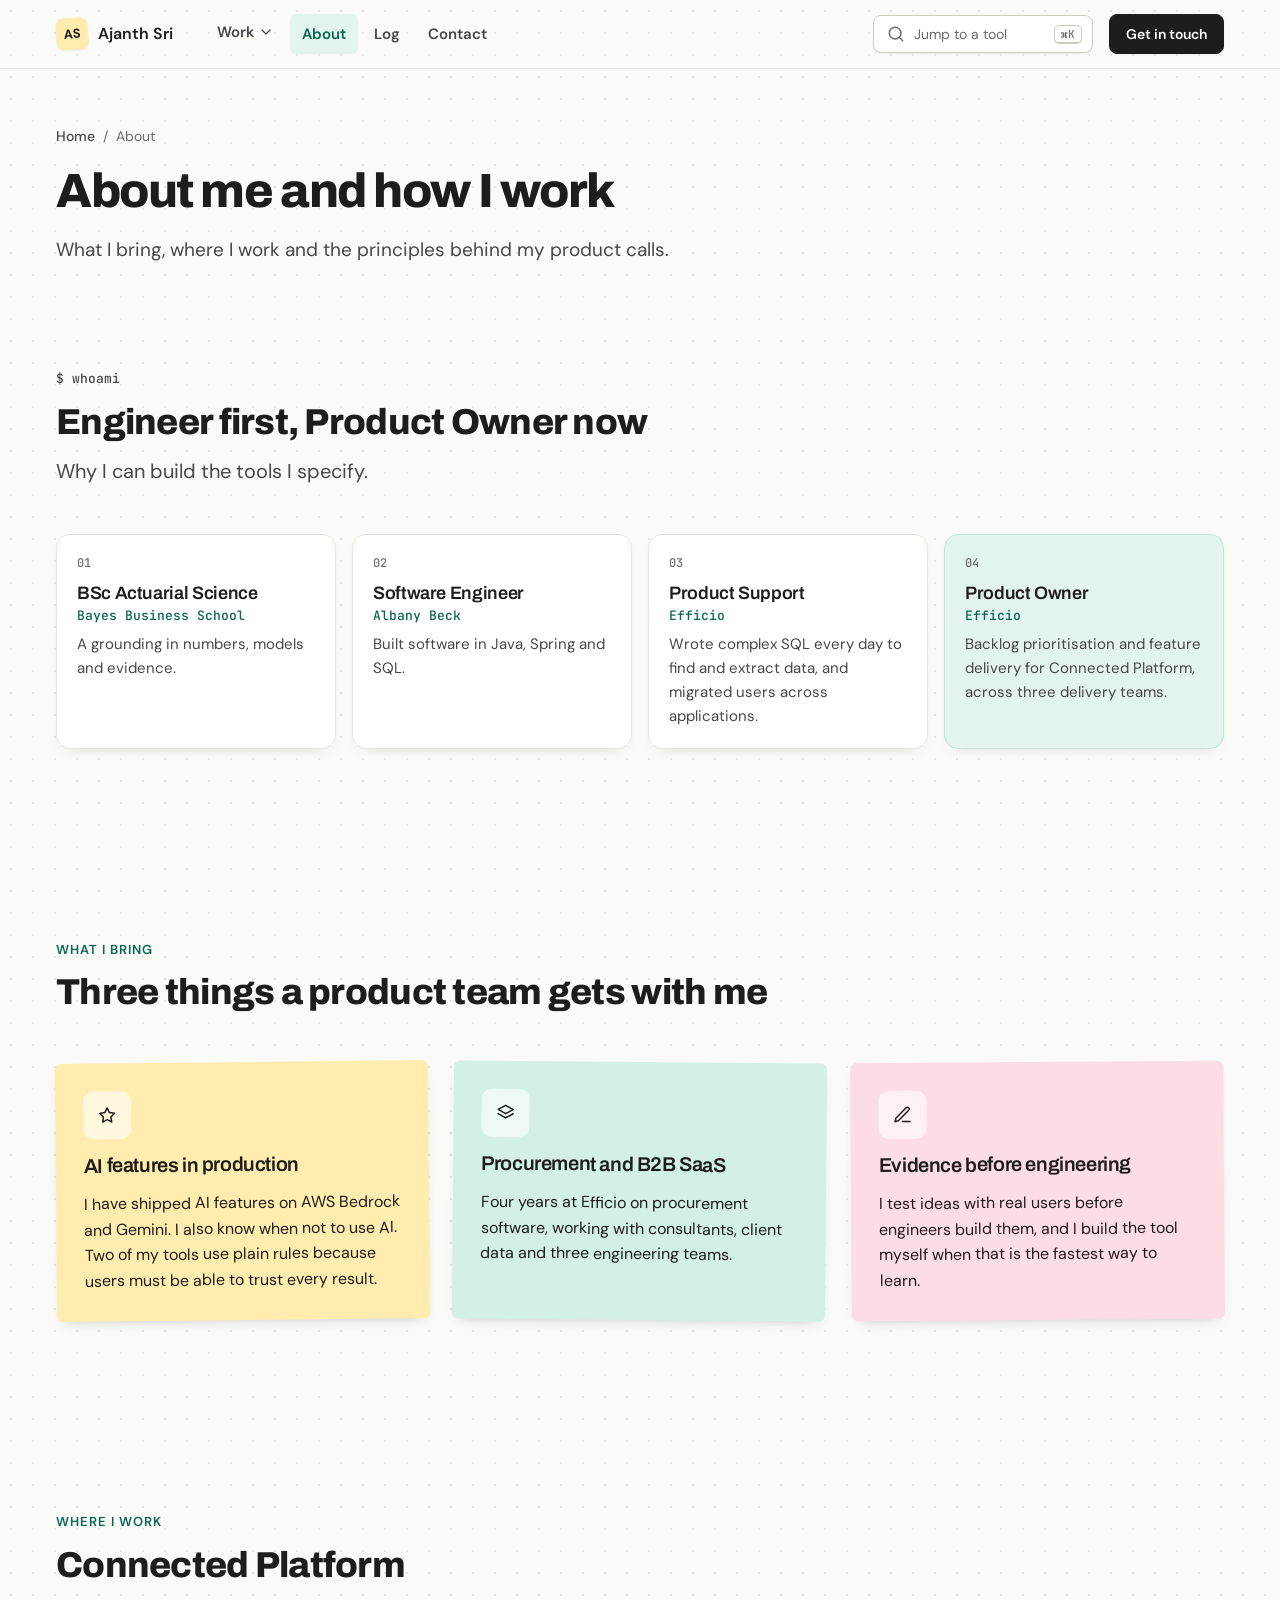
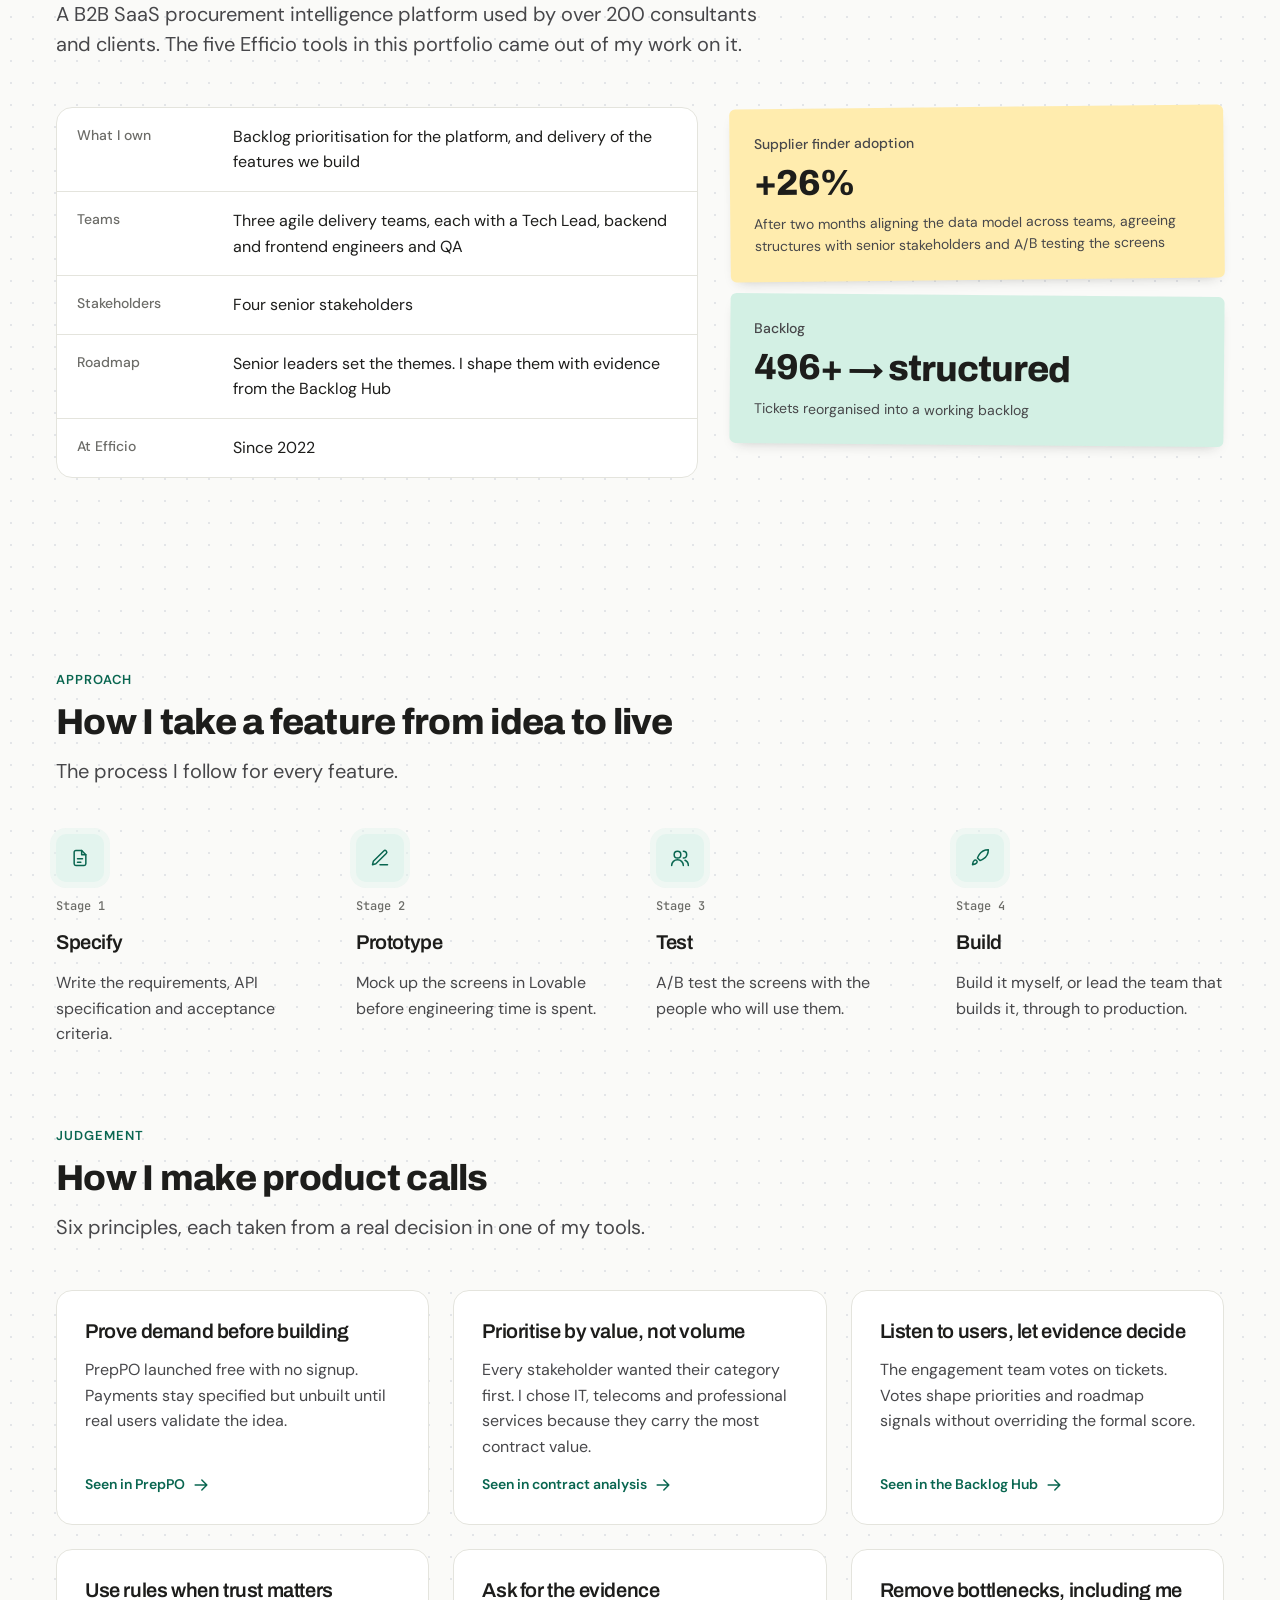
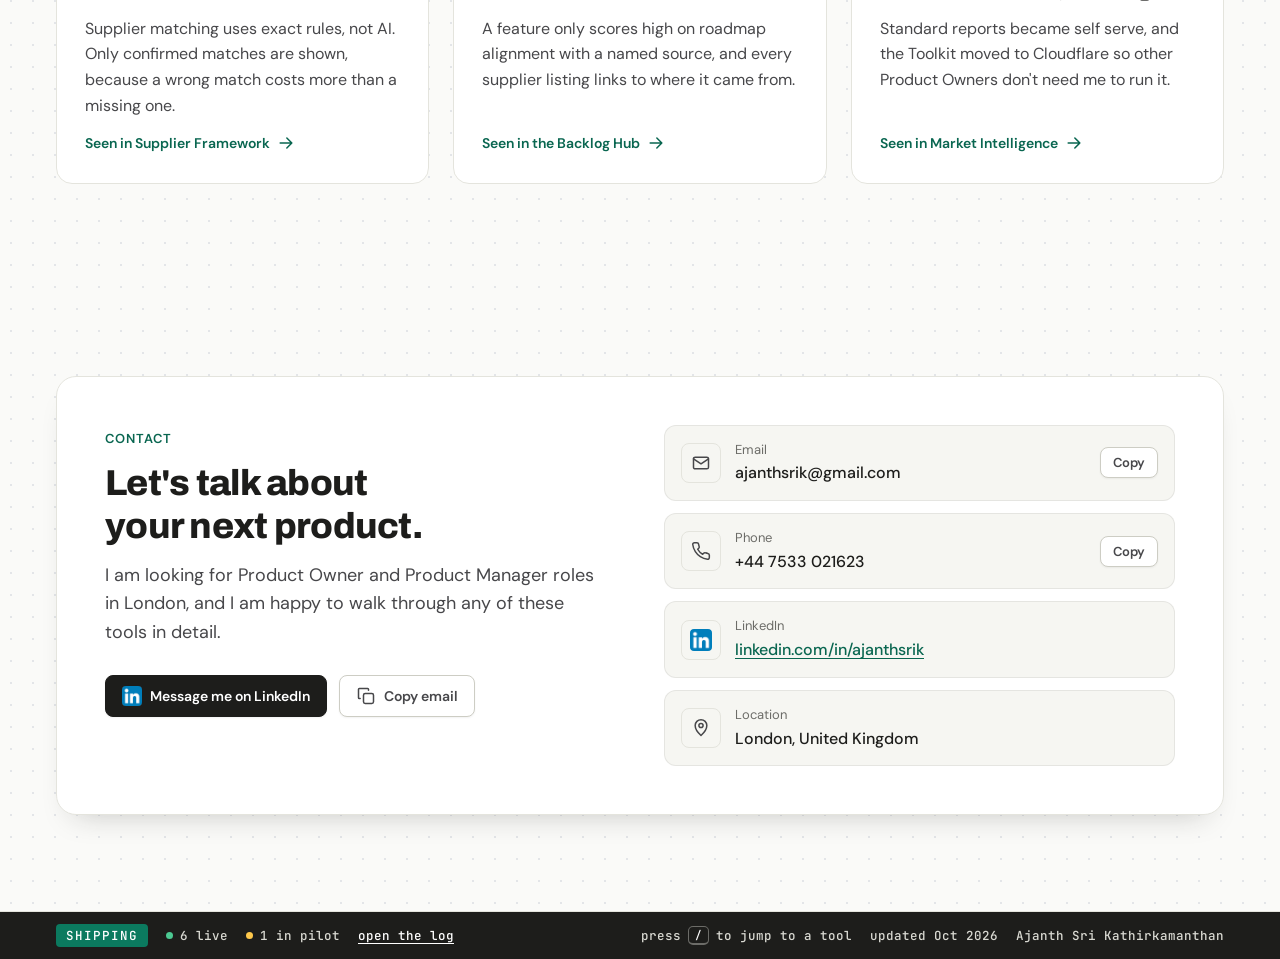
==== commit 2b34a469: "Tagline, ticket keys, status bar, link preview, career path, shipped log, Tamil app live Co-Authored" ====
--- a/about.html
+++ b/about.html
@@ -8,6 +8,13 @@
 <meta property="og:title" content="About | Ajanth Sri Kathirkamanthan">
 <meta property="og:description" content="What I bring, where I work, and how I make product calls.">
 <meta property="og:type" content="website">
+<meta property="og:url" content="https://ajanth-portfolio.vercel.app/about">
+<meta property="og:image" content="https://ajanth-portfolio.vercel.app/assets/og.png">
+<meta property="og:image:width" content="1200">
+<meta property="og:image:height" content="630">
+<meta property="og:image:alt" content="Ajanth Sri Kathirkamanthan, a Product Owner who builds the product">
+<meta name="twitter:card" content="summary_large_image">
+<meta name="twitter:image" content="https://ajanth-portfolio.vercel.app/assets/og.png">
 <meta name="robots" content="noindex, nofollow">
 <meta name="theme-color" content="#FAFAF8">
 <link rel="icon" href="data:image/svg+xml,%3Csvg xmlns='http://www.w3.org/2000/svg' viewBox='0 0 32 32'%3E%3Crect width='32' height='32' rx='8' fill='%23FFE27A'/%3E%3Ctext x='16' y='21' font-family='Arial,sans-serif' font-size='13' font-weight='700' fill='%231D1D1B' text-anchor='middle'%3EAS%3C/text%3E%3C/svg%3E">
@@ -65,12 +72,13 @@
 <a class="dd-item" href="work/supplier-framework.html"><span class="icon-tile"><svg class="i"><use href="#i-search"/></svg></span><span><b>Supplier Framework</b><small>537 suppliers across 73 public sector frameworks, searchable in one place.</small></span></a>
 <a class="dd-item" href="work/po-toolkit.html"><span class="icon-tile"><svg class="i"><use href="#i-layers"/></svg></span><span><b>AI Product Owner Toolkit</b><small>Used by Product Owners across Efficio, from stories to retrospectives.</small></span></a></div>
           <div class="dd-col"><p class="dd-h">Personal</p><a class="dd-item" href="work/preppo.html"><span class="icon-tile"><svg class="i"><use href="#i-chat"/></svg></span><span><b>PrepPO</b><small>AI interview coach for Product Owners, live and free.</small></span></a>
-<a class="dd-item" href="work/tamil-app.html"><span class="icon-tile"><svg class="i"><use href="#i-book"/></svg></span><span><b>Tamil learning app</b><small>Proof of concept spec complete, build under way.</small></span></a>
+<a class="dd-item" href="work/tamil-app.html"><span class="icon-tile"><svg class="i"><use href="#i-book"/></svg></span><span><b>Tamil learning app</b><small>Live proof of concept for learning spoken Tamil, starting with Sri Lankan Tamil.</small></span></a>
             <a class="dd-all" href="index.html#work">See all seven tools<svg class="i"><use href="#i-arrow"/></svg></a>
           </div>
         </div>
       </div>
       <a href="about.html" class="current">About</a>
+      <a href="log.html">Log</a>
       <a href="#contact">Contact</a>
     </nav>
     <div class="spacer"></div>
@@ -92,6 +100,7 @@
       <div class="m-links">
         <a href="index.html#work">All work</a>
         <a href="about.html" class="current">About and how I work</a>
+        <a href="log.html">Shipped log</a>
         <a href="#contact">Contact</a>
       </div>
       <a class="btn primary m-cta" href="#contact">Get in touch</a>
@@ -104,6 +113,22 @@
       <nav class="crumbs" aria-label="Breadcrumb"><a href="index.html">Home</a><span>/</span><span>About</span></nav>
       <h1>About me and how I work</h1>
       <p class="sub">What I bring, where I work and the principles behind my product calls.</p>
+    </div>
+  </section>
+
+  <section class="section" id="whoami">
+    <div class="container">
+      <div class="head">
+        <p class="eyebrow tagline">$ whoami</p>
+        <h2>Engineer first, Product Owner now</h2>
+        <p class="sub">Why I can build the tools I specify.</p>
+      </div>
+      <ol class="path">
+        <li><span class="path-n">01</span><div><h3>BSc Actuarial Science</h3><p class="where">Bayes Business School</p><p>A grounding in numbers, models and evidence.</p></div></li>
+        <li><span class="path-n">02</span><div><h3>Software Engineer</h3><p class="where">Albany Beck</p><p>Built software in Java, Spring and SQL.</p></div></li>
+        <li><span class="path-n">03</span><div><h3>Product Support</h3><p class="where">Efficio</p><p>Wrote complex SQL every day to find and extract data, and migrated users across applications.</p></div></li>
+        <li><span class="path-n">04</span><div><h3>Product Owner</h3><p class="where">Efficio</p><p>Backlog prioritisation and feature delivery for Connected Platform, across three delivery teams.</p></div></li>
+      </ol>
     </div>
   </section>
 
@@ -196,7 +221,19 @@
     </div>
   </section>
 </main>
-<footer><div class="container"><span>Ajanth Sri Kathirkamanthan</span><span>Press <kbd>⌘K</kbd> or <kbd>/</kbd> to jump anywhere</span></div></footer>
+<footer class="statusbar">
+  <div class="container sb">
+    <span class="sb-mode">SHIPPING</span>
+    <span class="sb-item"><i class="sb-dot live"></i>6 live</span>
+    <span class="sb-item"><i class="sb-dot pilot"></i>1 in pilot</span>
+    <a class="sb-item sb-link" href="log.html">open the log</a>
+    <span class="sb-gap"></span>
+    <span class="sb-item sb-hint">press <kbd>/</kbd> to jump to a tool</span>
+    <span class="sb-item">updated Oct 2026</span>
+    <span class="sb-item sb-name">Ajanth Sri Kathirkamanthan</span>
+  </div>
+</footer>
+
 
 <div class="overlay" id="overlay" hidden>
   <div class="palette" role="dialog" aria-modal="true" aria-label="Jump to">
--- a/assets/site.css
+++ b/assets/site.css
@@ -504,6 +504,57 @@
 .lg12 { --c: #FF5C8A; } .lg12 .lg { --m: url([data-uri]); width: 20px; }
 .lg13 { --c: #3776AB; } .lg13 .lg { --m: url([data-uri]); width: 20px; }
 
+/* Monospace accents: tagline, ticket keys, status bar */
+.eyebrow.tagline { font: 500 13px/1.5 var(--mono); letter-spacing: 0; text-transform: none; color: var(--fg-2); }
+.key { display: block; font: 500 12px var(--mono); color: var(--fg-3); letter-spacing: .02em; }
+.tile .key { margin-bottom: -8px; }
+.case-head .key { margin-bottom: 6px; }
+.statusbar { background: var(--fg); color: #DADAD3; font: 500 12.5px var(--mono); }
+.statusbar .sb { display: flex; flex-wrap: wrap; align-items: center; gap: 6px 18px; padding-block: 12px; }
+.sb-mode { background: var(--brand); color: #fff; padding: 3px 10px; border-radius: 4px; letter-spacing: .08em; font-weight: 500; }
+.sb-item { display: inline-flex; align-items: center; gap: 7px; white-space: nowrap; }
+.sb-dot { width: 7px; height: 7px; border-radius: 50%; background: #4CC992; }
+.sb-dot.pilot { background: #FEC84B; }
+.sb-link { color: #fff; text-decoration: underline; text-underline-offset: 3px; }
+.sb-gap { flex: 1; }
+.statusbar kbd { background: transparent; color: #fff; border-color: #6C6C68; }
+@media (max-width: 720px) { .sb-gap, .sb-hint, .sb-name { display: none; } }
+
+/* About: career path */
+.path { list-style: none; padding: 0; margin: 0; display: grid; grid-template-columns: repeat(4, minmax(0,1fr)); gap: 16px; position: relative; }
+.path li { display: flex; flex-direction: column; gap: 12px; background: var(--bg); border: 1px solid var(--line); border-radius: 14px; padding: 20px; box-shadow: 0 6px 14px -10px rgba(29,29,27,.25); }
+.path li:last-child { border-color: var(--brand-ring); background: var(--brand-soft); }
+.path-n { font: 500 12px var(--mono); color: var(--fg-3); }
+.path h3 { font-size: 18px; }
+.path .where { font: 500 13px var(--mono); color: var(--brand-strong); margin-top: 2px; }
+.path p:not(.where) { color: var(--fg-2); font-size: 15px; margin-top: 8px; }
+@media (max-width: 900px) { .path { grid-template-columns: repeat(2, minmax(0,1fr)); } }
+@media (max-width: 560px) { .path { grid-template-columns: minmax(0,1fr); } }
+
+/* Shipped log */
+.log-section { padding-top: 32px; }
+.log-wrap { display: grid; grid-template-columns: 300px minmax(0,1fr); gap: 48px; align-items: start; }
+.now { position: sticky; top: 24px; background: var(--note-yellow); border-radius: 6px; padding: 22px; box-shadow: 0 6px 14px -8px rgba(29,29,27,.28); display: flex; flex-direction: column; gap: 12px; }
+.now .checks li { font-size: 15px; }
+.log { list-style: none; padding: 0; margin: 0; border-left: 2px solid var(--line); }
+.log-item { display: grid; grid-template-columns: 170px minmax(0,1fr); gap: 20px; padding: 0 0 28px 24px; position: relative; }
+.log-item::before { content: ""; position: absolute; left: -7px; top: 6px; width: 12px; height: 12px; border-radius: 50%; background: var(--bg); border: 2px solid var(--brand); }
+.log-item time { font: 500 13px/1.6 var(--mono); color: var(--fg-2); }
+.log-tool { display: flex; flex-wrap: wrap; align-items: center; gap: 10px; margin-bottom: 6px; }
+.log-tool a { display: inline-flex; align-items: baseline; gap: 10px; font-weight: 700; font-family: var(--display); color: var(--fg); text-decoration: none; font-size: 18px; }
+.log-tool a:hover { color: var(--brand-strong); }
+.log-tool .key, .earlier .key { display: inline; }
+.log-item p:not(.log-tool) { color: var(--fg-2); }
+.earlier { margin-top: 12px; padding-top: 24px; border-top: 1px solid var(--line); }
+.earlier h2 { font-size: 20px; margin-bottom: 12px; }
+.earlier ul { list-style: none; padding: 0; margin: 0; display: flex; flex-direction: column; gap: 10px; }
+.earlier li { display: flex; flex-wrap: wrap; gap: 4px 14px; align-items: baseline; }
+.earlier a { display: inline-flex; gap: 10px; align-items: baseline; font-weight: 600; color: var(--fg); text-decoration: none; }
+.earlier a:hover { color: var(--brand-strong); }
+.earlier li span:last-child { color: var(--fg-2); font-size: 15px; }
+@media (max-width: 900px) { .log-wrap { grid-template-columns: minmax(0,1fr); gap: 32px; } .now { position: static; } }
+@media (max-width: 560px) { .log-item { grid-template-columns: minmax(0,1fr); gap: 4px; } }
+
 /* Hero entrance on load */
 @media (prefers-reduced-motion: no-preference) {
   .hero .eyebrow, .hero h1, .hero .lede, .hero .actions, .hero .profile { animation: rise .7s cubic-bezier(.2,.7,.2,1) both; }
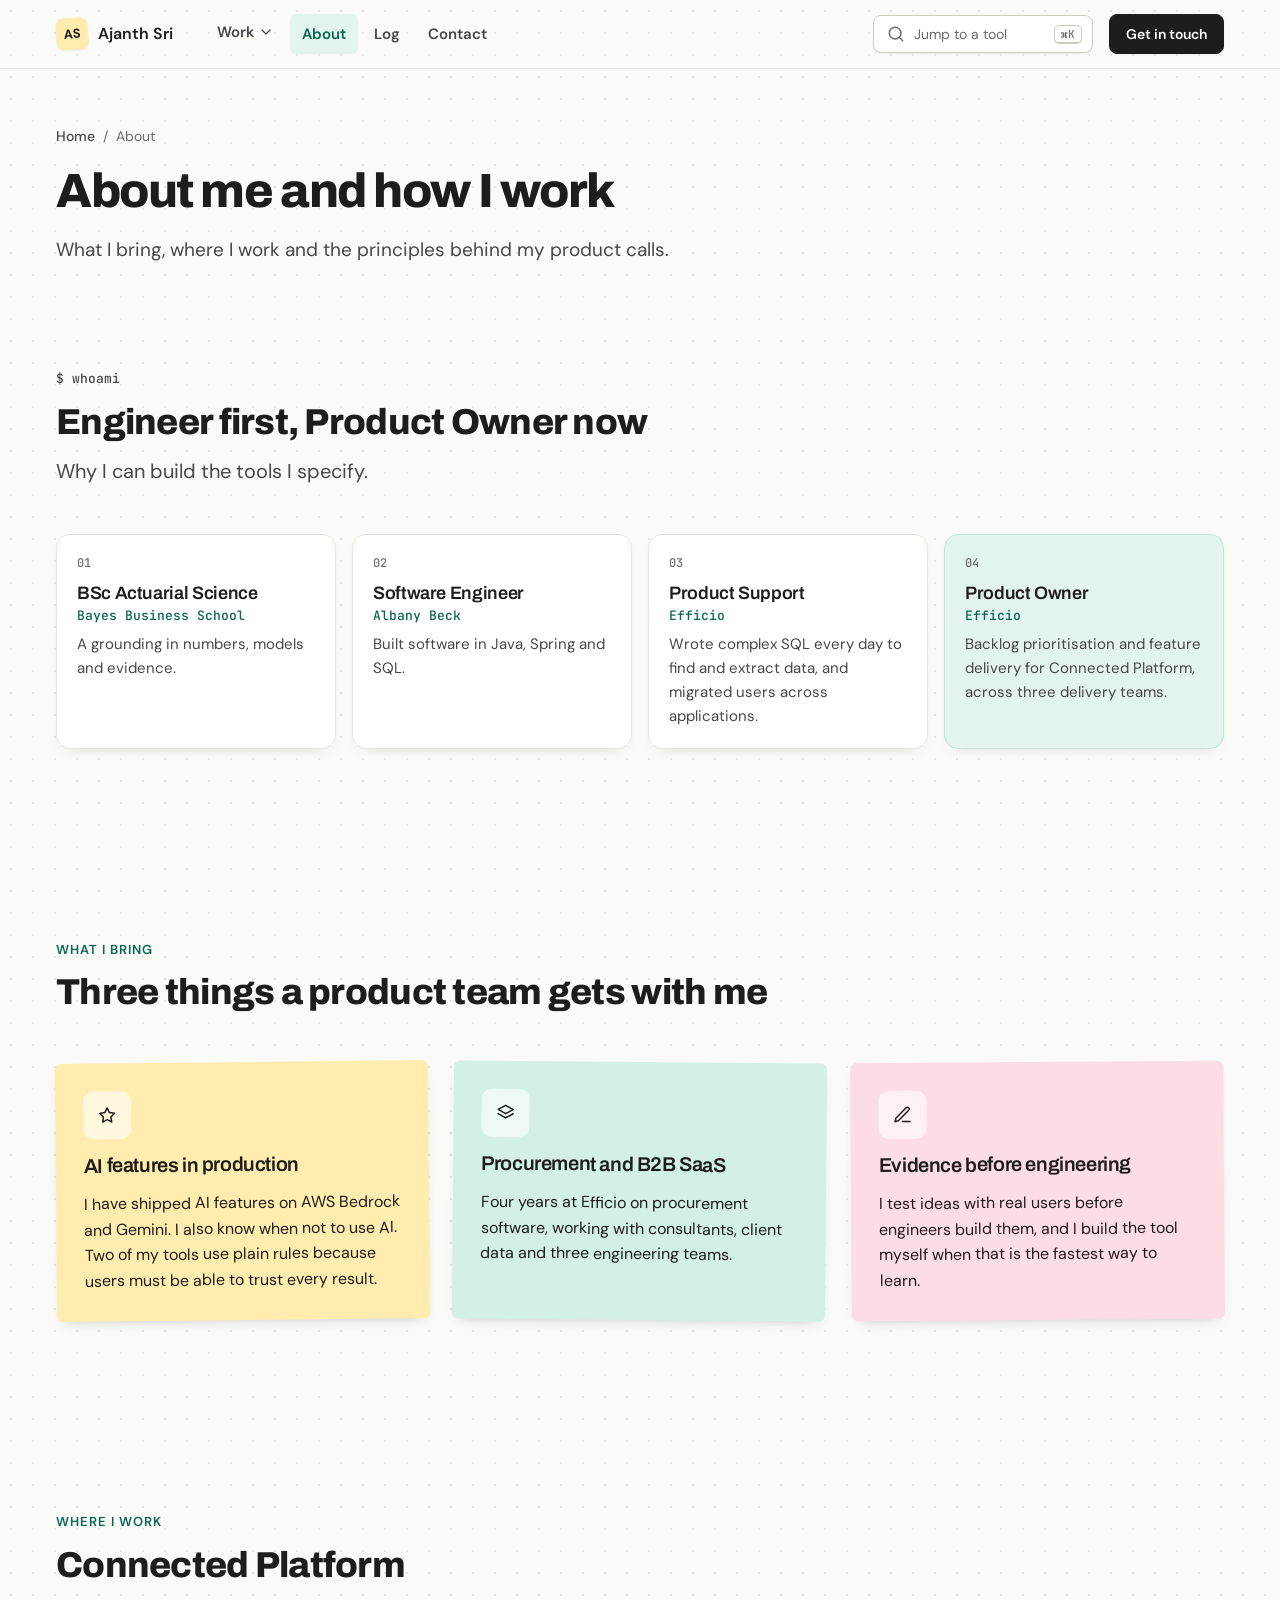
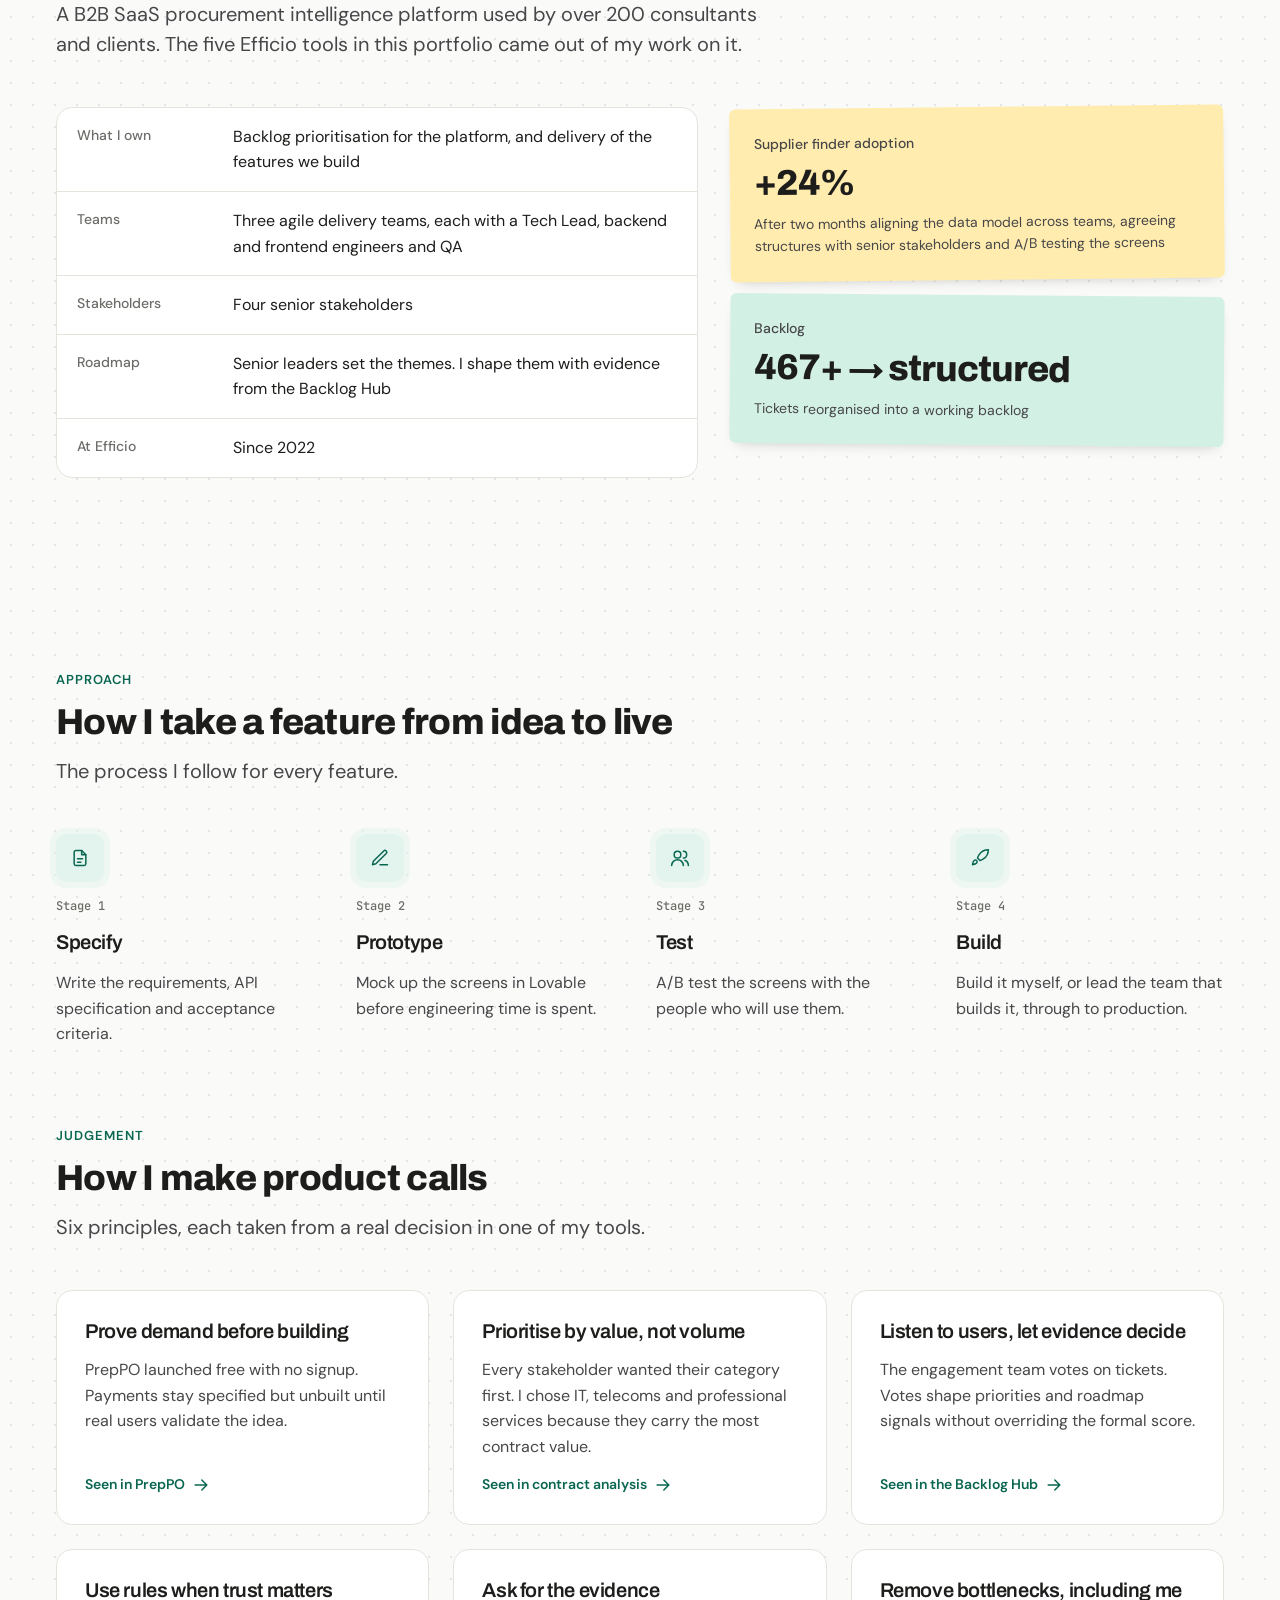
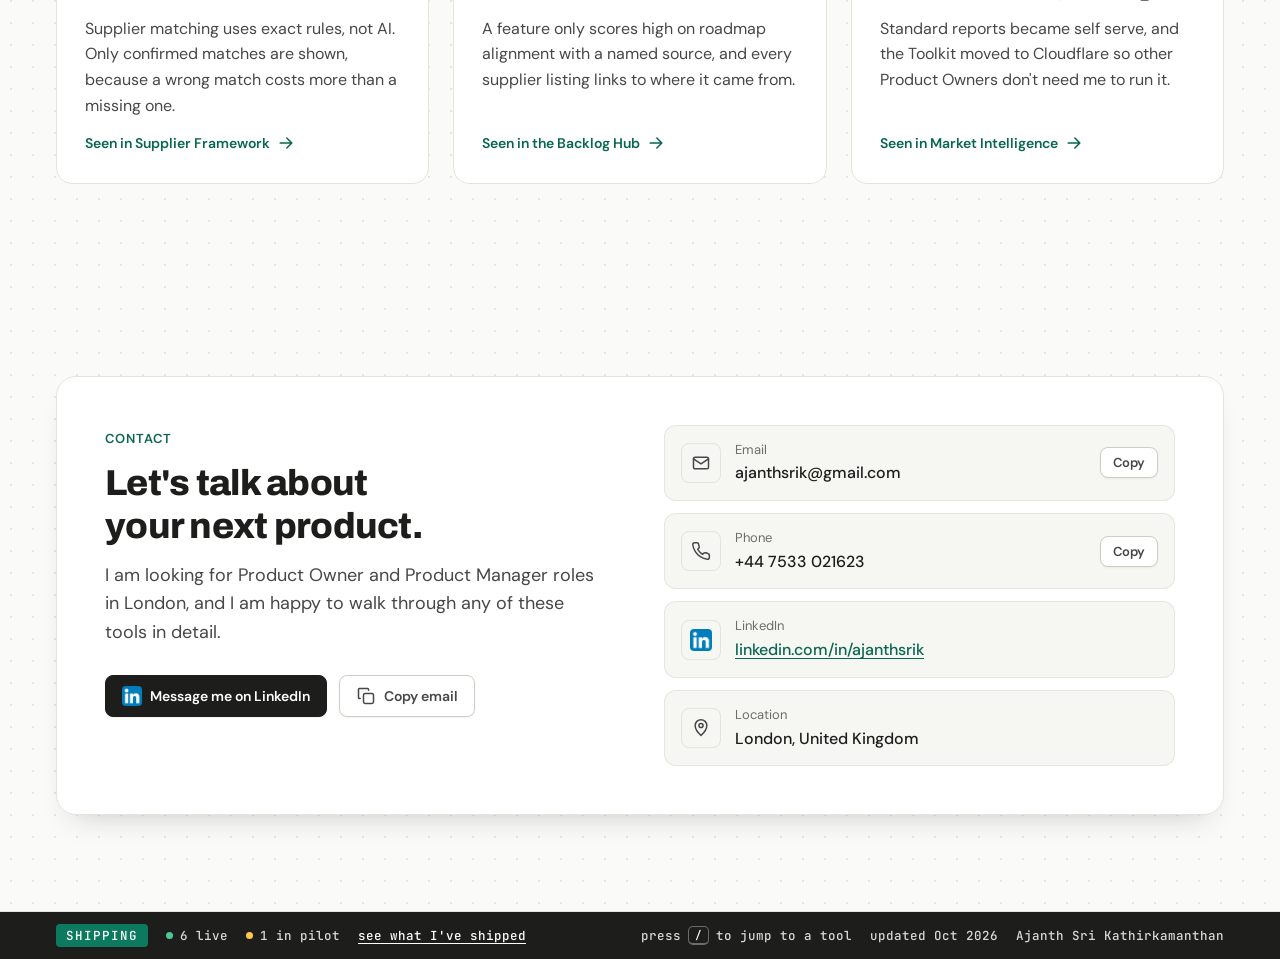
==== commit deb2587e: "Rename status bar link to 'see what I've shipped' Co-Authored-By: Claude Opus 5.5 <noreply@anthropic" ====
--- a/about.html
+++ b/about.html
@@ -226,7 +226,7 @@
     <span class="sb-mode">SHIPPING</span>
     <span class="sb-item"><i class="sb-dot live"></i>6 live</span>
     <span class="sb-item"><i class="sb-dot pilot"></i>1 in pilot</span>
-    <a class="sb-item sb-link" href="log.html">open the log</a>
+    <a class="sb-item sb-link" href="log.html">see what I&#39;ve shipped</a>
     <span class="sb-gap"></span>
     <span class="sb-item sb-hint">press <kbd>/</kbd> to jump to a tool</span>
     <span class="sb-item">updated Oct 2026</span>
--- a/assets/site.css
+++ b/assets/site.css
@@ -520,6 +520,20 @@
 .statusbar kbd { background: transparent; color: #fff; border-color: #6C6C68; }
 @media (max-width: 720px) { .sb-gap, .sb-hint, .sb-name { display: none; } }
 
+/* Home: personal line under the headline */
+.hero .motto { font: 500 clamp(18px, 2vw, 21px)/1.4 var(--sans); color: var(--fg); margin-top: 34px; max-width: 32em; }
+.hero .motto + .lede { margin-top: 12px; }
+
+/* Home: Now strip */
+.nowstrip { padding-block: 8px 0; }
+.nowbar { display: grid; grid-template-columns: 150px minmax(0,1fr) auto; gap: 16px 28px; align-items: start; background: var(--note-yellow); border-radius: 8px; padding: 18px 22px; box-shadow: 0 6px 14px -10px rgba(29,29,27,.3); }
+.nowbar ul { list-style: none; padding: 0; margin: 0; display: flex; flex-direction: column; gap: 6px; }
+.nowbar li { color: var(--fg); font-size: 15px; padding-left: 16px; position: relative; }
+.nowbar li::before { content: ""; position: absolute; left: 0; top: .6em; width: 7px; height: 7px; border-radius: 50%; background: var(--brand); }
+.nowlink { display: inline-flex; align-items: center; gap: 6px; font-weight: 600; font-size: 14px; color: var(--fg); white-space: nowrap; }
+.nowlink svg { width: 16px; height: 16px; }
+@media (max-width: 900px) { .nowbar { grid-template-columns: minmax(0,1fr); } }
+
 /* About: career path */
 .path { list-style: none; padding: 0; margin: 0; display: grid; grid-template-columns: repeat(4, minmax(0,1fr)); gap: 16px; position: relative; }
 .path li { display: flex; flex-direction: column; gap: 12px; background: var(--bg); border: 1px solid var(--line); border-radius: 14px; padding: 20px; box-shadow: 0 6px 14px -10px rgba(29,29,27,.25); }
@@ -557,7 +571,8 @@
 
 /* Hero entrance on load */
 @media (prefers-reduced-motion: no-preference) {
-  .hero .eyebrow, .hero h1, .hero .lede, .hero .actions, .hero .profile { animation: rise .7s cubic-bezier(.2,.7,.2,1) both; }
+  .hero .eyebrow, .hero h1, .hero .motto, .hero .lede, .hero .actions, .hero .profile { animation: rise .7s cubic-bezier(.2,.7,.2,1) both; }
+  .hero .motto { animation-delay: .12s; }
   .hero h1 { animation-delay: .08s; }
   .hero .lede { animation-delay: .16s; }
   .hero .actions { animation-delay: .24s; }
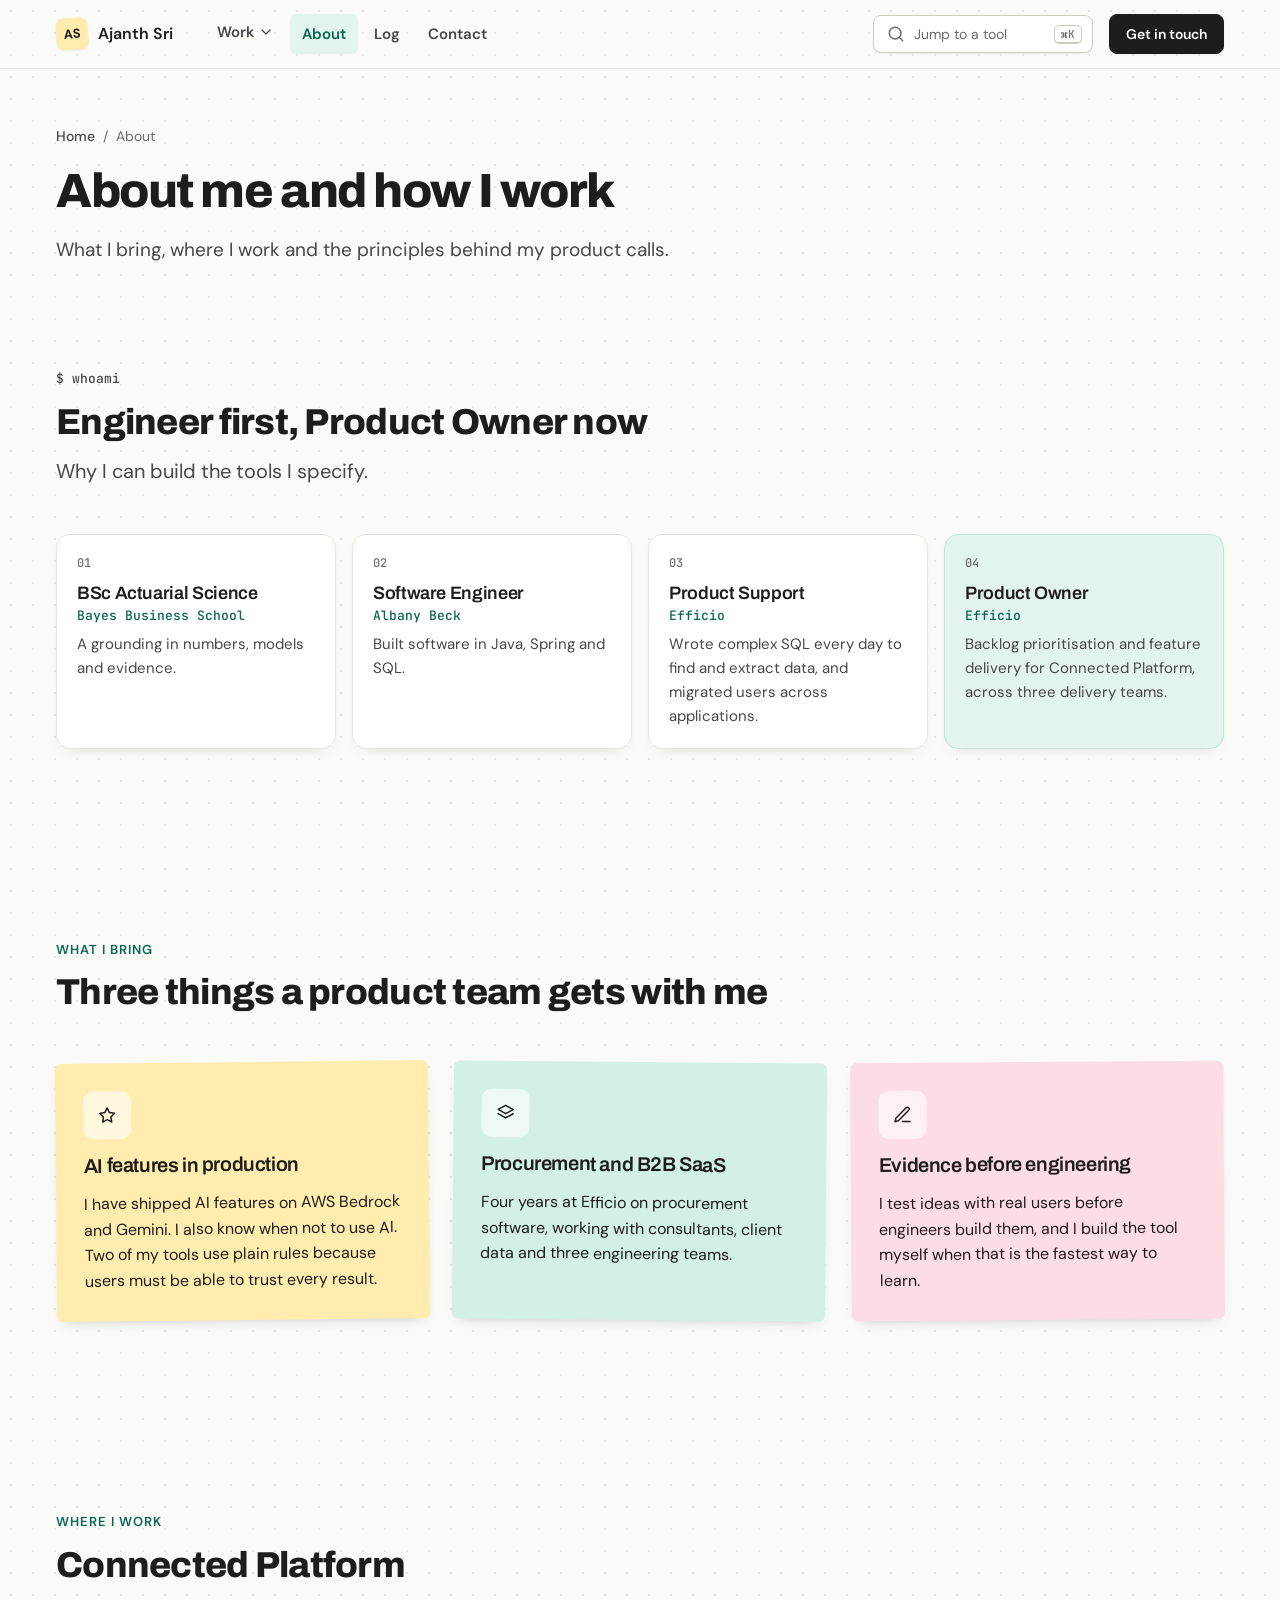
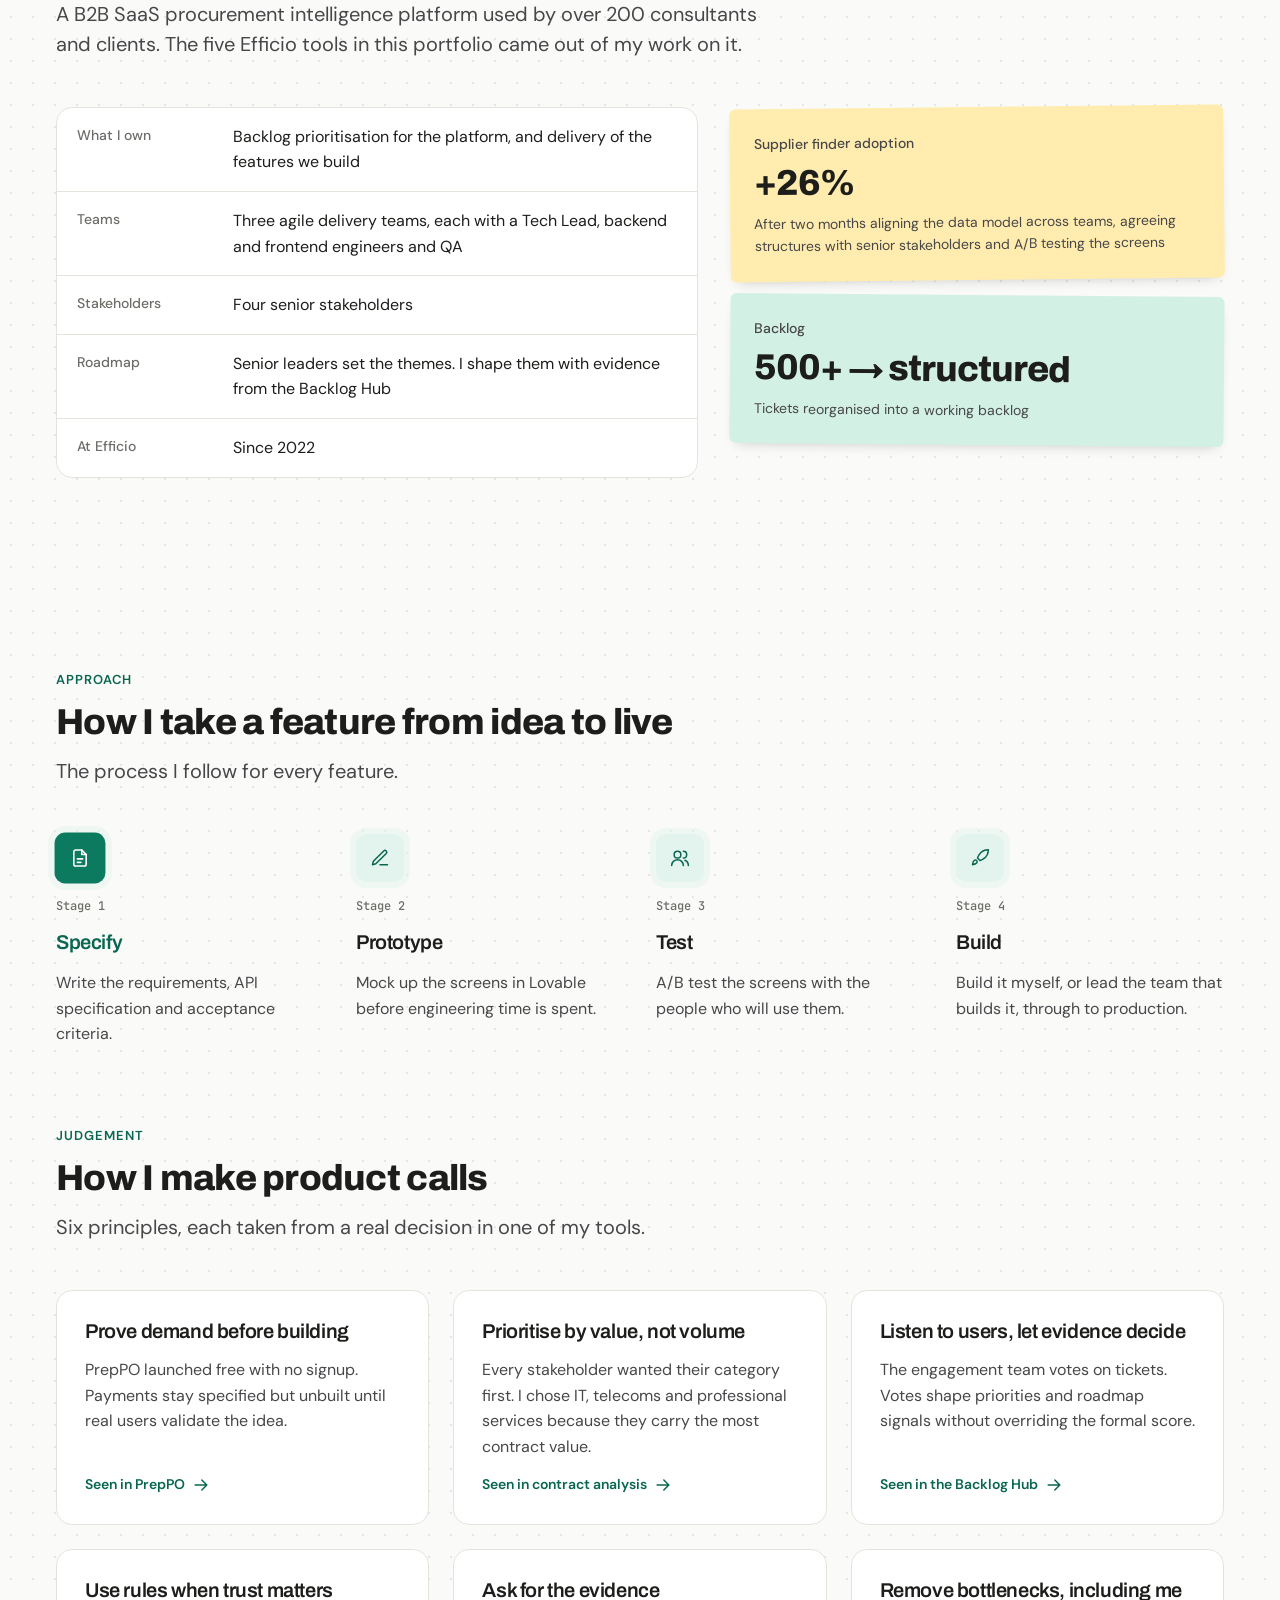
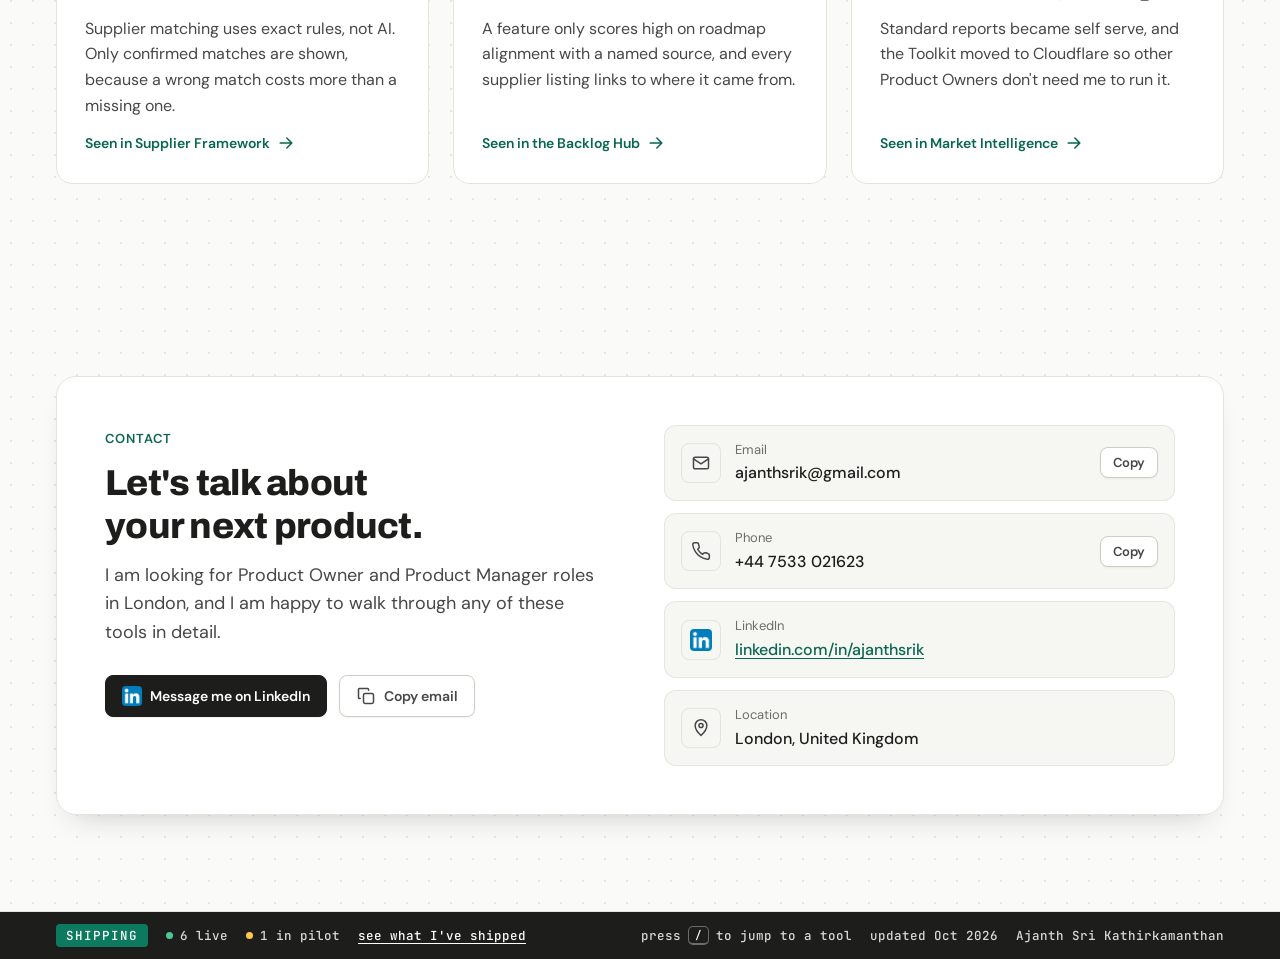
==== commit df2a88f5: "Stage 2 polish: phone layouts, accessibility, 404 page, icons, new tab links, simpler visuals Co-Aut" ====
--- a/about.html
+++ b/about.html
@@ -18,6 +18,8 @@
 <meta name="robots" content="noindex, nofollow">
 <meta name="theme-color" content="#FAFAF8">
 <link rel="icon" href="data:image/svg+xml,%3Csvg xmlns='http://www.w3.org/2000/svg' viewBox='0 0 32 32'%3E%3Crect width='32' height='32' rx='8' fill='%23FFE27A'/%3E%3Ctext x='16' y='21' font-family='Arial,sans-serif' font-size='13' font-weight='700' fill='%231D1D1B' text-anchor='middle'%3EAS%3C/text%3E%3C/svg%3E">
+<link rel="icon" type="image/png" sizes="32x32" href="assets/icon-32.png">
+<link rel="apple-touch-icon" href="assets/apple-touch-icon.png">
 <link rel="preconnect" href="https://fonts.googleapis.com">
 <link rel="preconnect" href="https://fonts.gstatic.com" crossorigin>
 <link rel="stylesheet" href="https://fonts.googleapis.com/css2?family=Archivo:wght@600;700;800&family=DM+Sans:wght@400;500;600;700&family=JetBrains+Mono:wght@500&display=swap">
@@ -207,14 +209,14 @@
           <h2 style="margin-top:12px">Let's talk about your next product.</h2>
           <p class="sub">I am looking for Product Owner and Product Manager roles in London, and I am happy to walk through any of these tools in detail.</p>
           <div class="actions">
-            <a class="btn primary" href="https://www.linkedin.com/in/ajanthsrik/"><img class="li" src="[data-uri]" alt="" width="20" height="20">Message me on LinkedIn</a>
+            <a class="btn primary" href="https://www.linkedin.com/in/ajanthsrik/" target="_blank" rel="noopener"><img class="li" src="[data-uri]" alt="" width="20" height="20">Message me on LinkedIn</a>
             <button class="btn" type="button" data-copy="email"><svg class="i"><use href="#i-copy"/></svg>Copy email</button>
           </div>
         </div>
         <div class="contact-list">
           <div class="citem"><span class="ic"><svg class="i"><use href="#i-mail"/></svg></span><div><p class="k">Email</p><p class="v" id="email">ajanthsrik@gmail.com</p></div><button class="btn sm" type="button" data-copy="email">Copy</button></div>
           <div class="citem"><span class="ic"><svg class="i"><use href="#i-phone"/></svg></span><div><p class="k">Phone</p><p class="v" id="phone">+44 7533 021623</p></div><button class="btn sm" type="button" data-copy="phone">Copy</button></div>
-          <div class="citem"><span class="ic"><img class="li" src="[data-uri]" alt="" width="22" height="22"></span><div><p class="k">LinkedIn</p><p class="v"><a href="https://www.linkedin.com/in/ajanthsrik/">linkedin.com/in/ajanthsrik</a></p></div><span></span></div>
+          <div class="citem"><span class="ic"><img class="li" src="[data-uri]" alt="" width="22" height="22"></span><div><p class="k">LinkedIn</p><p class="v"><a href="https://www.linkedin.com/in/ajanthsrik/" target="_blank" rel="noopener">linkedin.com/in/ajanthsrik</a></p></div><span></span></div>
           <div class="citem"><span class="ic"><svg class="i"><use href="#i-pin"/></svg></span><div><p class="k">Location</p><p class="v">London, United Kingdom</p></div><span></span></div>
         </div>
       </div>
--- a/assets/site.css
+++ b/assets/site.css
@@ -569,6 +569,64 @@
 @media (max-width: 900px) { .log-wrap { grid-template-columns: minmax(0,1fr); gap: 32px; } .now { position: static; } }
 @media (max-width: 560px) { .log-item { grid-template-columns: minmax(0,1fr); gap: 4px; } }
 
+/* ---------- Stage 2 polish ---------- */
+/* Fewer visual ideas: no tape, no red. Sticky notes, ticket keys and the status bar stay. */
+:root { --marker: #0B7A5F; }
+.pinned::before { display: none !important; }
+.scribble path { opacity: .55; }
+
+/* Tool page sub headings, now real h2 and h3 for screen readers, same look as before */
+.case h2.h4 { font-family: var(--display); font-size: 16px; font-weight: 600; letter-spacing: -0.02em; line-height: 1.2; }
+.case .callout h2.h4 { color: var(--brand-strong); font-size: 15px; }
+.case .callout.warn h2.h4 { color: var(--warn); }
+.case h3.h5 { margin: 0; font-family: var(--sans); font-size: 16px; font-weight: 600; letter-spacing: normal; line-height: 1.6; }
+
+/* About steps: the travelling highlight */
+.steps li .icon-tile { transition: background .35s, color .35s, transform .35s; }
+.steps li h3 { transition: color .35s; }
+.steps li.on .icon-tile { background: var(--brand); color: #fff; transform: scale(1.06); }
+.steps li.on h3 { color: var(--brand-strong); }
+
+.pn .pn-t { font-family: var(--display); font-size: 18px; font-weight: 600; letter-spacing: -0.02em; line-height: 1.2; color: var(--fg); }
+
+/* Contact: email no longer breaks mid word */
+.citem .v { overflow-wrap: break-word; }
+
+/* Logo strip focus ring when reached by keyboard */
+.marquee:focus-visible { outline: 2px solid var(--brand); outline-offset: 4px; border-radius: 8px; }
+
+/* Page not found */
+.nf { padding-block: 72px 96px; }
+.nf .sub { margin-bottom: 24px; }
+.nf-actions { display: flex; flex-wrap: wrap; gap: 12px; }
+.nf-h { font-size: 18px; margin: 48px 0 12px; }
+.nf-list { list-style: none; padding: 0; margin: 0; display: grid; grid-template-columns: repeat(2, minmax(0,1fr)); gap: 8px 24px; max-width: 640px; }
+.nf-list a { display: inline-flex; gap: 10px; align-items: baseline; color: var(--fg); font-weight: 600; text-decoration: none; }
+.nf-list a:hover { color: var(--brand-strong); }
+.nf-list .key { display: inline; }
+
+/* Phone */
+@media (max-width: 720px) {
+  .metrics { grid-template-columns: repeat(2, minmax(0,1fr)); gap: 12px; padding-block: 32px; }
+  .metric { padding: 14px; gap: 4px; }
+  .metric .num { font-size: 22px; }
+  .metric .sub, .metric p:first-child { font-size: 12.5px; }
+  .kpis { grid-template-columns: repeat(2, minmax(0,1fr)); gap: 10px; }
+  .kpis > :last-child:nth-child(odd) { grid-column: 1 / -1; }
+  .kpi { padding: 12px 14px; }
+  .kpi .num { font-size: 20px; }
+  .tabbar { flex-wrap: wrap; overflow: visible; }
+  .tabbar button { margin-right: 14px; padding: 10px 2px; }
+  .citem .v { font-size: 15px; overflow-wrap: normal; }
+  .citem > .btn { grid-column: 2; justify-self: start; margin-top: -4px; }
+  .metric .sub { display: block; }
+  .path li { flex-direction: row; align-items: flex-start; gap: 14px; padding: 16px; }
+  .path p:not(.where) { margin-top: 4px; }
+  .pillar { padding: 20px; gap: 10px; }
+  .nf-list { grid-template-columns: minmax(0,1fr); }
+  .hero .profile .cover { height: 56px; }
+}
+
 /* Hero entrance on load */
 @media (prefers-reduced-motion: no-preference) {
   .hero .eyebrow, .hero h1, .hero .motto, .hero .lede, .hero .actions, .hero .profile { animation: rise .7s cubic-bezier(.2,.7,.2,1) both; }
